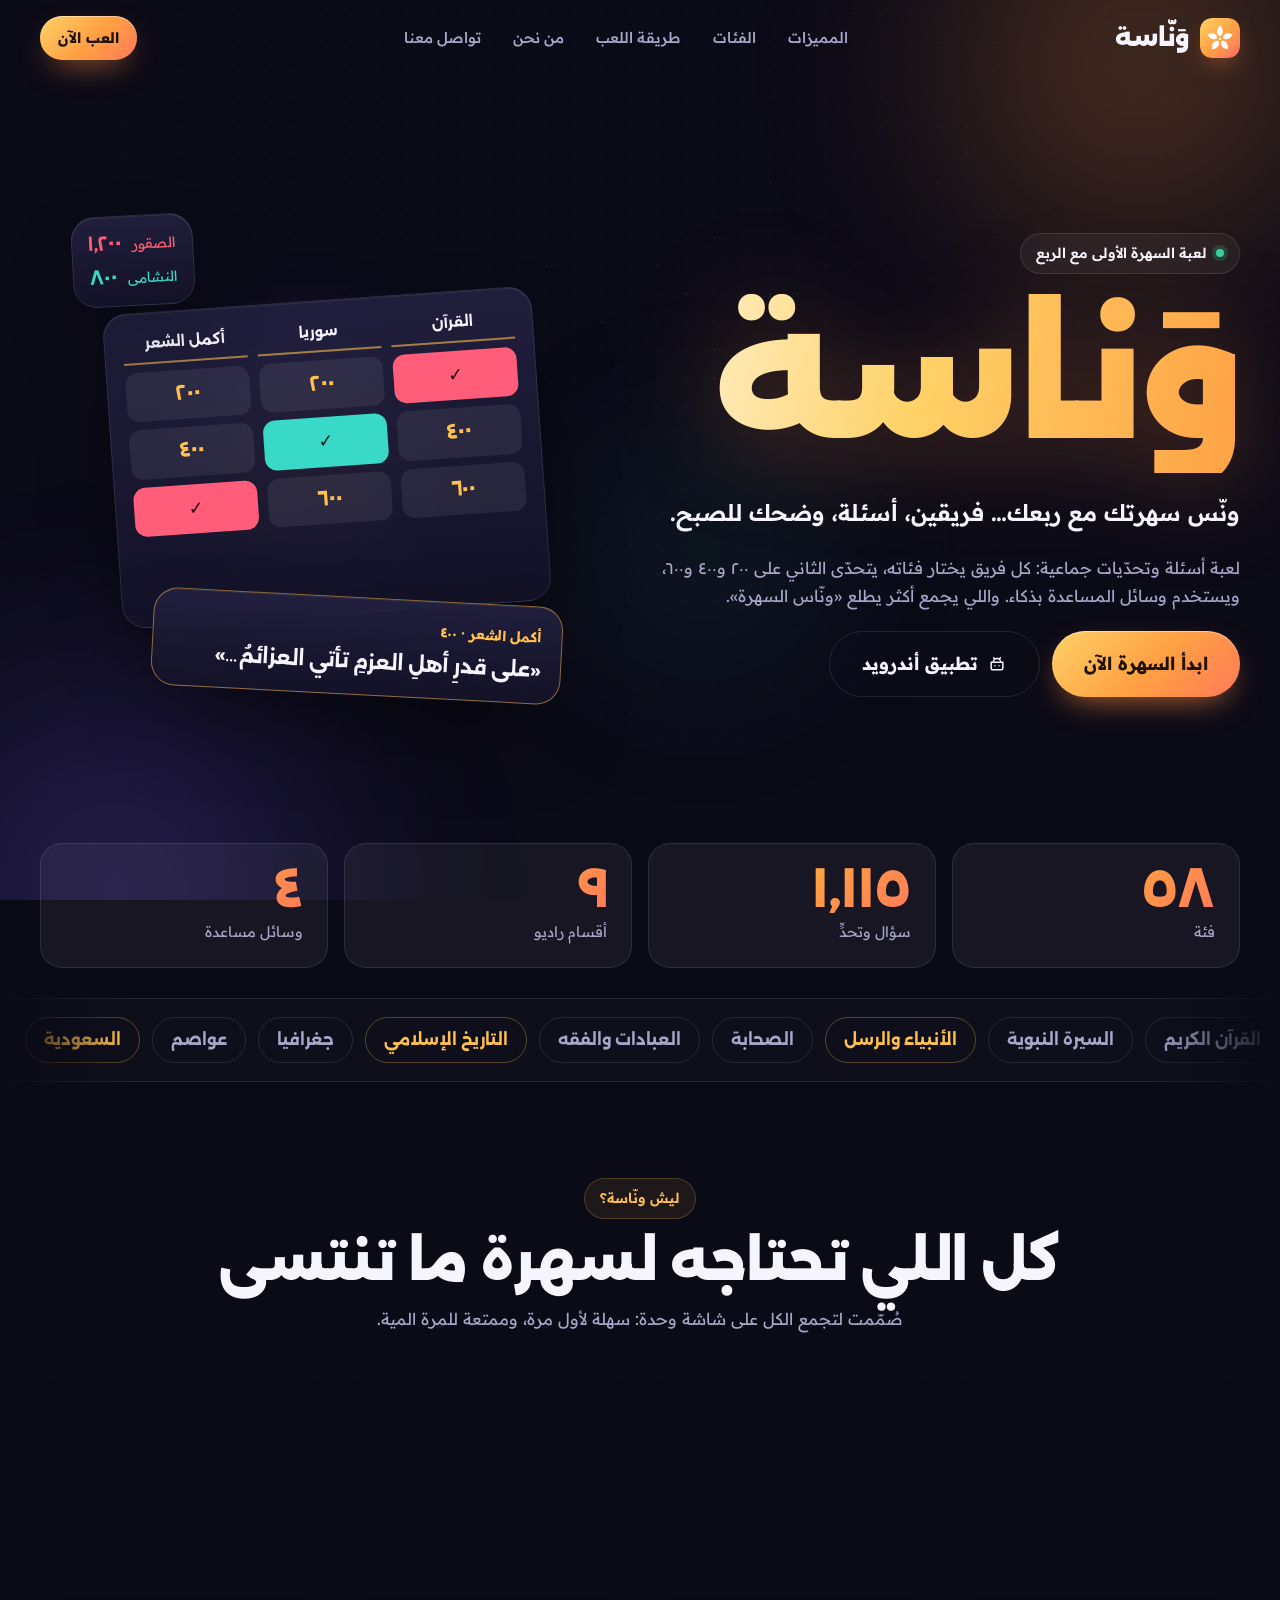
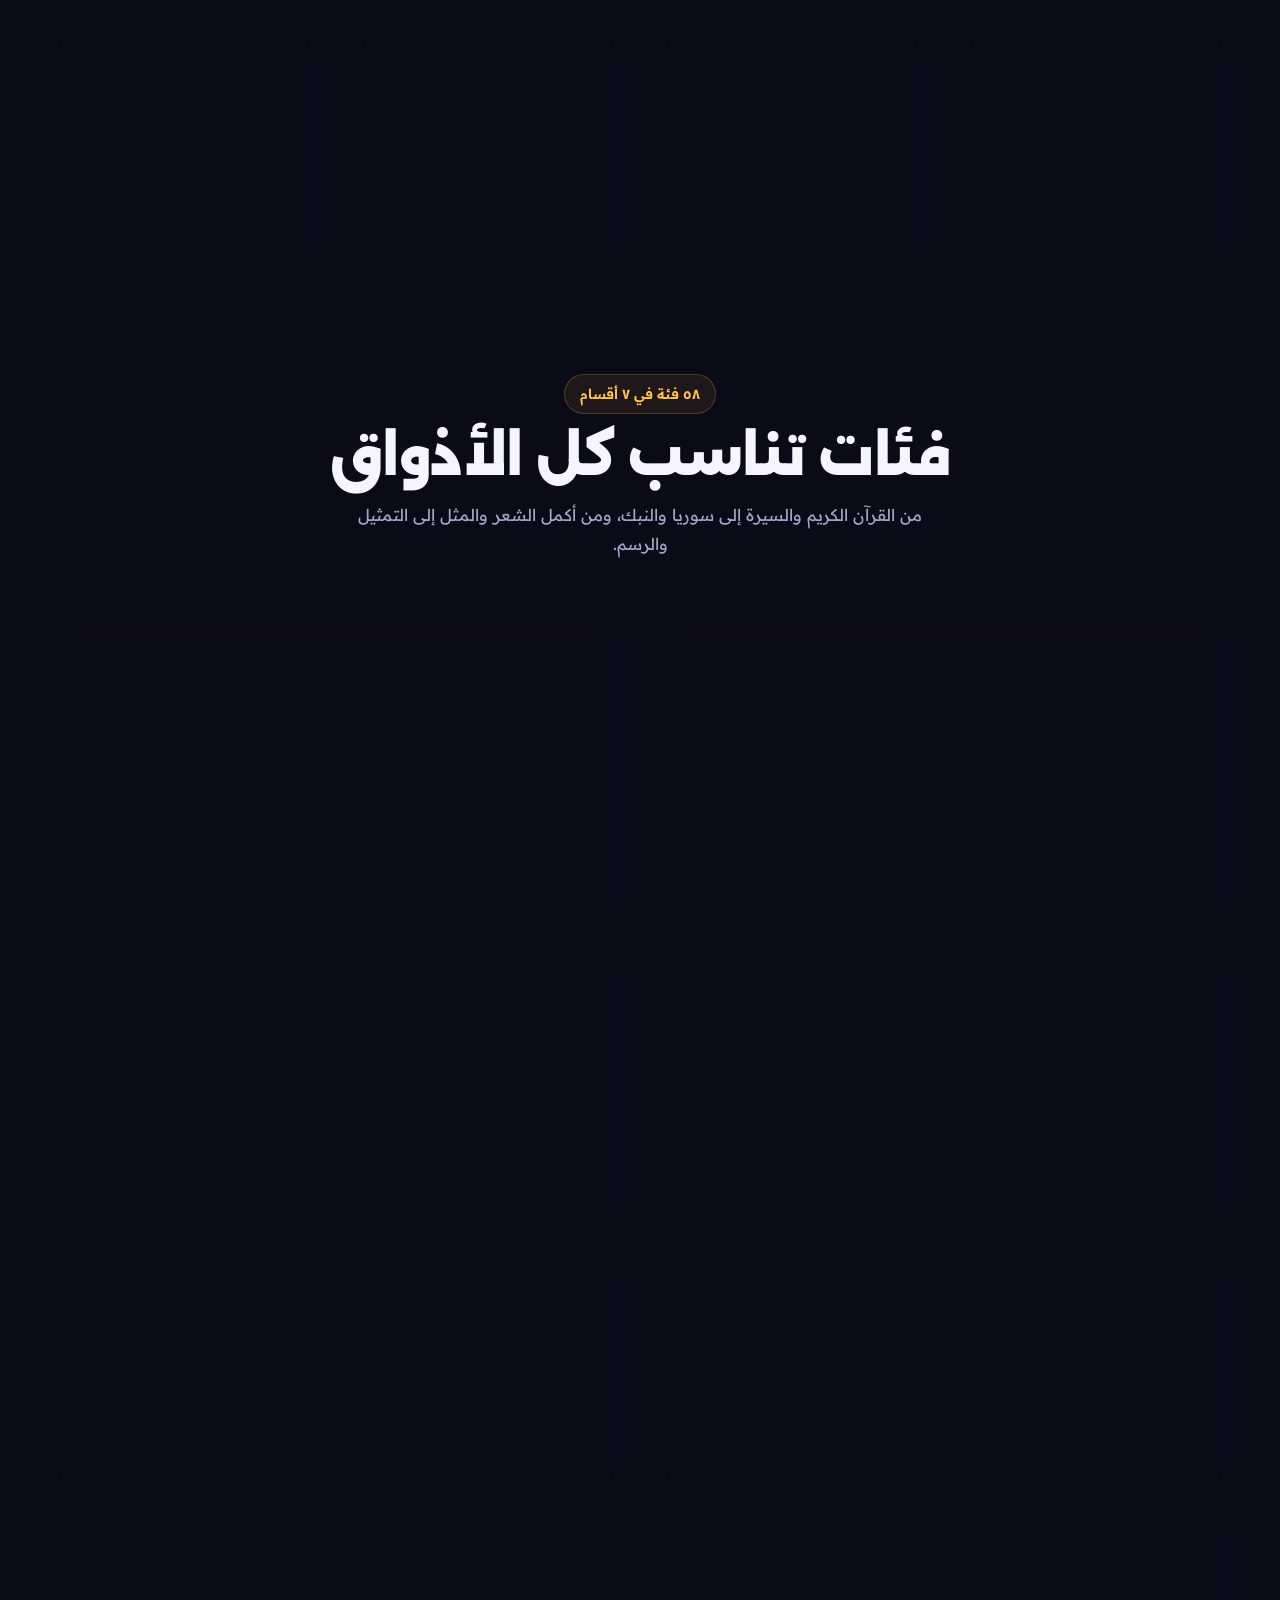
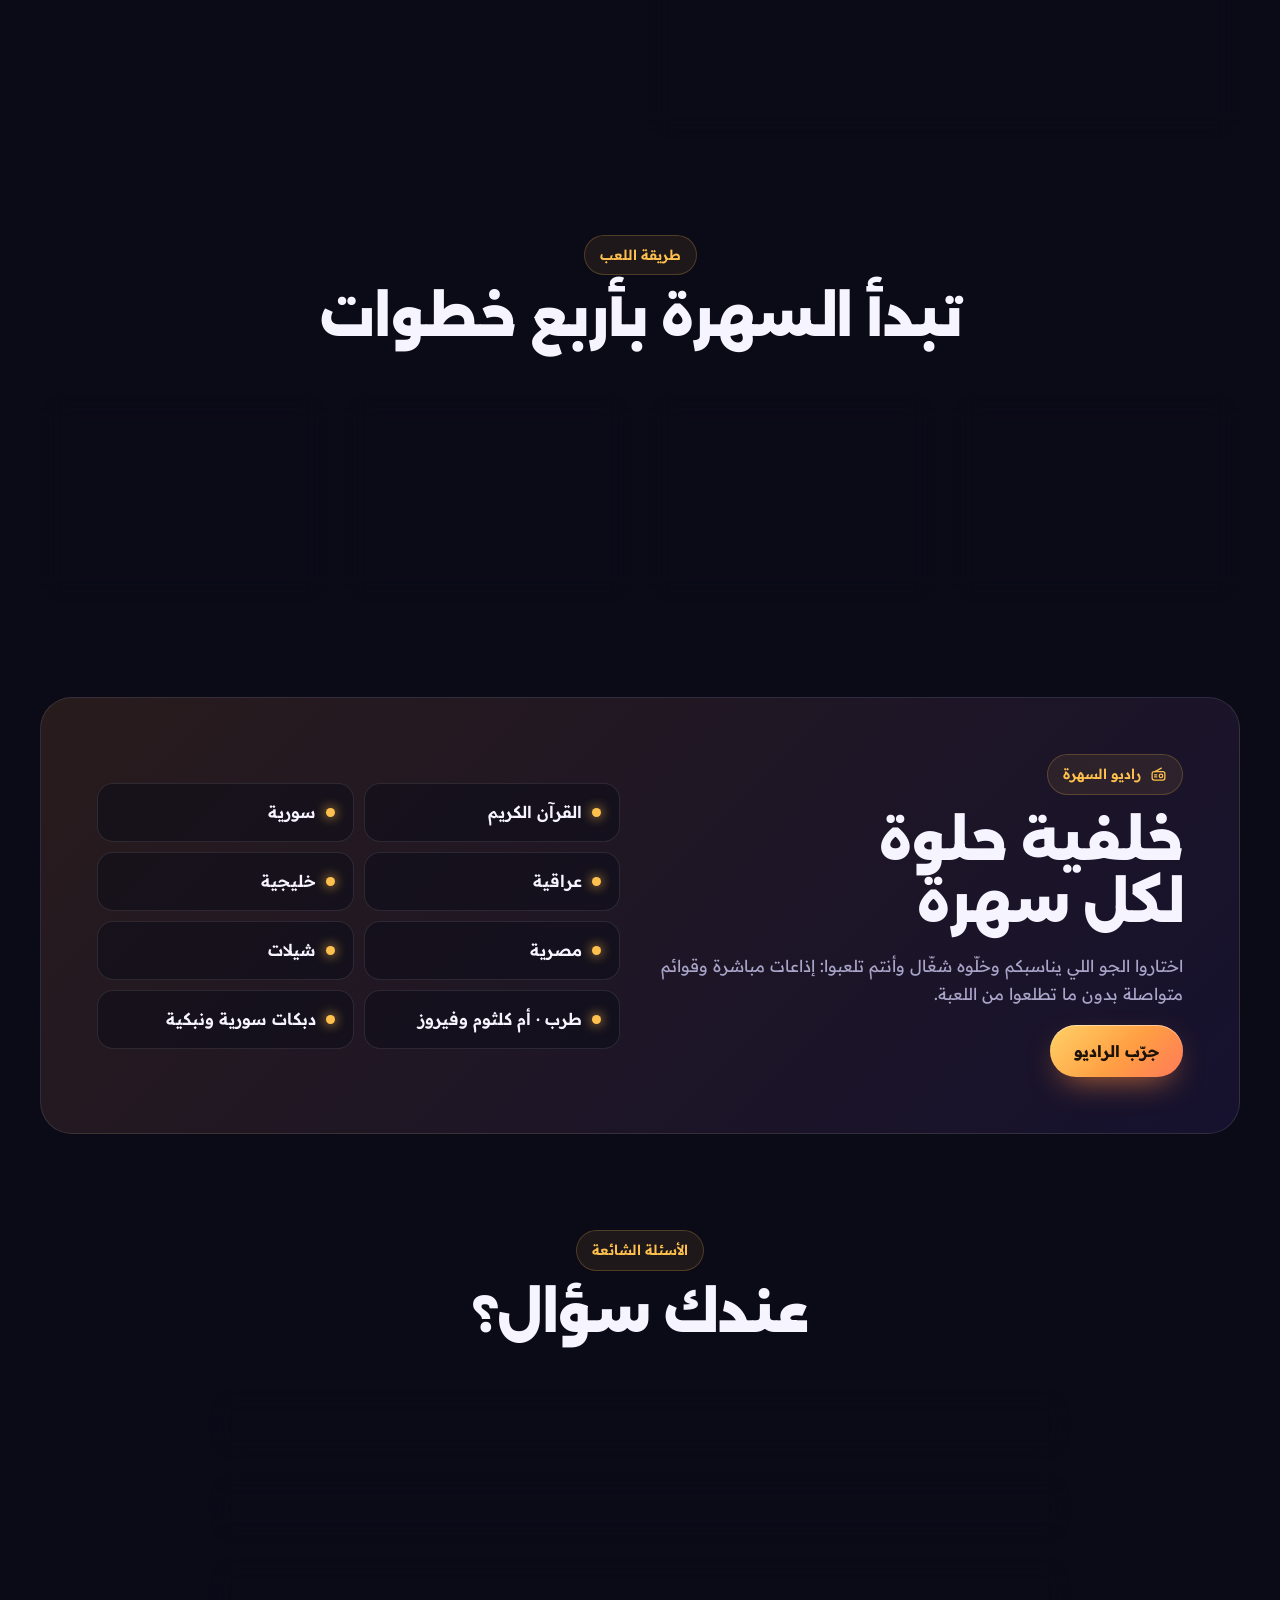
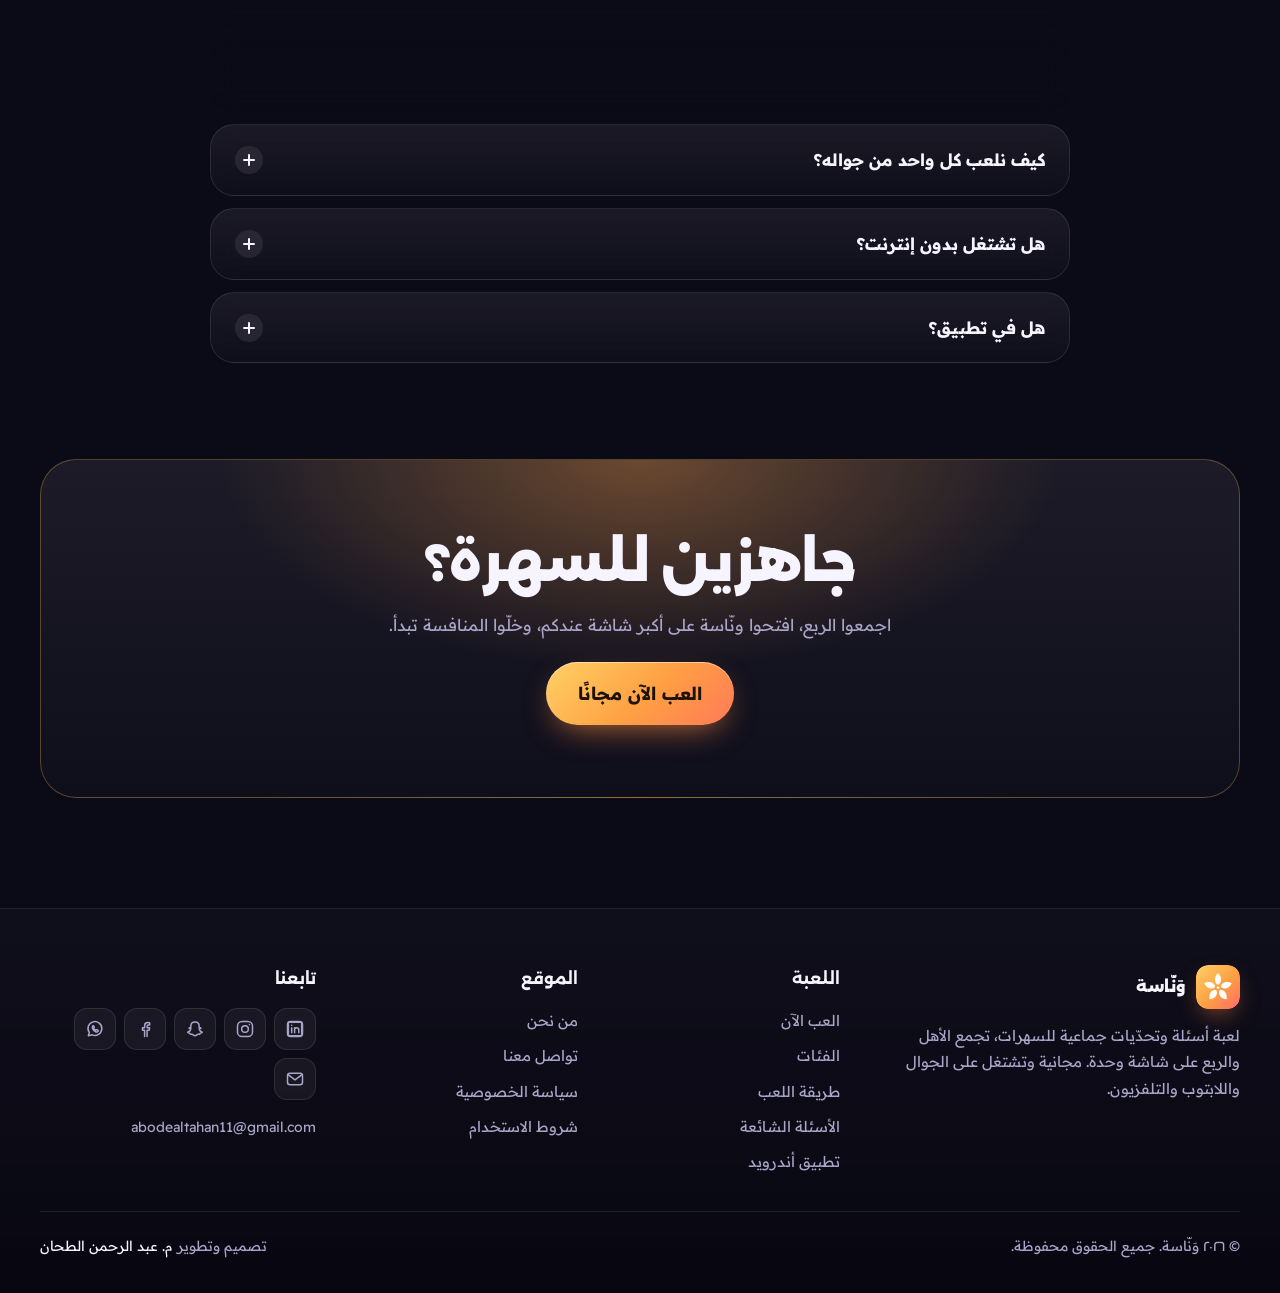
==== index.html @ 2a1fe3f7 "وَنّاسة: غرف اللعب من الجوالات وإزالة سطر «صُنعت في» Co-Authored-By: Claude Opus 5.5 <noreply@anthro" ====
<!doctype html>
<html lang="ar" dir="rtl">
<head>
<meta charset="utf-8">
<meta name="viewport" content="width=device-width,initial-scale=1,viewport-fit=cover">
<title>وَنّاسة | لعبة أسئلة السهرة بين فريقين</title>
<meta name="description" content="ونّاسة لعبة أسئلة وتحدّيات جماعية للسهرات: ٥٨ فئة و١٬١٢٢ سؤال في الدين والثقافة وسوريا والعلوم، مع تمثيل ورسم وراديو السهرة. مجانية وبدون تسجيل.">
<link rel="canonical" href="https://abodetahan.github.io/wanasa/">
<meta name="theme-color" content="#0b0a17">
<meta name="author" content="م. عبد الرحمن الطحان">
<link rel="icon" href="assets/logo.svg" type="image/svg+xml">
<link rel="apple-touch-icon" href="assets/apple-touch-icon.png">
<link rel="manifest" href="manifest.webmanifest">
<meta property="og:type" content="website">
<meta property="og:site_name" content="وَنّاسة">
<meta property="og:locale" content="ar_AR">
<meta property="og:title" content="وَنّاسة | لعبة أسئلة السهرة بين فريقين">
<meta property="og:description" content="ونّاسة لعبة أسئلة وتحدّيات جماعية للسهرات: ٥٨ فئة و١٬١٢٢ سؤال في الدين والثقافة وسوريا والعلوم، مع تمثيل ورسم وراديو السهرة. مجانية وبدون تسجيل.">
<meta property="og:url" content="https://abodetahan.github.io/wanasa/">
<meta property="og:image" content="https://abodetahan.github.io/wanasa/assets/og-image.png">
<meta property="og:image:width" content="1200"><meta property="og:image:height" content="630">
<meta name="twitter:card" content="summary_large_image">
<link rel="preconnect" href="https://fonts.googleapis.com">
<link rel="preconnect" href="https://fonts.gstatic.com" crossorigin>
<link rel="stylesheet" href="https://fonts.googleapis.com/css2?family=Alexandria:wght@500;700;800;900&family=Readex+Pro:wght@300;400;500;600;700&display=swap">
<link rel="stylesheet" href="assets/site.css">
<script type="application/ld+json">{"@context": "https://schema.org", "@graph": [{"@type": "WebSite", "@id": "https://abodetahan.github.io/wanasa/#site", "name": "وَنّاسة", "alternateName": ["ونّاسة", "ونانسة", "Wanasa"], "url": "https://abodetahan.github.io/wanasa/", "inLanguage": "ar"}, {"@type": "Person", "@id": "https://abodetahan.github.io/wanasa/#founder", "name": "عبد الرحمن الطحان", "jobTitle": "مصمم ومطوّر", "homeLocation": {"@type": "Place", "name": "النبك، القلمون، سوريا"}, "sameAs": ["https://www.linkedin.com/in/abdulrahman-tahan-618ba6396", "https://www.instagram.com/a.al.ta", "https://www.snapchat.com/add/t7a_n", "https://www.facebook.com/share/1JiypZWpch/"]}, {"@type": "VideoGame", "name": "وَنّاسة", "url": "https://abodetahan.github.io/wanasa/play.html", "author": {"@id": "https://abodetahan.github.io/wanasa/#founder"}, "description": "لعبة أسئلة وأجوبة جماعية بين فريقين للسهرات، فيها 58 فئة و1122 سؤالًا وتحدّيًا.", "inLanguage": "ar", "genre": ["Trivia", "Party game"], "gamePlatform": ["Web browser", "Android"], "applicationCategory": "Game", "offers": {"@type": "Offer", "price": "0", "priceCurrency": "USD"}}, {"@type": "FAQPage", "mainEntity": [{"@type": "Question", "name": "هل ونّاسة مجانية؟", "acceptedAnswer": {"@type": "Answer", "text": "نعم، مجانية بالكامل وما تحتاج تسجيل. افتح الرابط وابدأ اللعب."}}, {"@type": "Question", "name": "كم شخص يقدر يلعب؟", "acceptedAnswer": {"@type": "Answer", "text": "فريقين بأي عدد من الأشخاص. شاشة وحدة تكفي، والأفضل تلفزيون أو لابتوب يشوفه الكل."}}, {"@type": "Question", "name": "هل الأسئلة تتكرر؟", "acceptedAnswer": {"@type": "Answer", "text": "فيها ١٬١٢٢ سؤال وتحدٍّ في ٥٨ فئة. اللعبة تحفظ الأسئلة اللي انلعبت على جهازك وما ترجعها إلا بعد ما تخلص الفئة."}}, {"@type": "Question", "name": "كم فئة نختار؟", "acceptedAnswer": {"@type": "Answer", "text": "تختاروا فئتين أو ٣ أو ٤ أو ٦، أو تلعبوا بكل الفئات على لوحة وحدة."}}, {"@type": "Question", "name": "كيف نلعب كل واحد من جواله؟", "acceptedAnswer": {"@type": "Answer", "text": "من صفحة اللعبة اضغط «العب من الجوالات»، فيطلعلك كود غرفة ورابط. أصحابك يفتحوا الرابط أو يكتبوا الكود من «ادخل غرفة»، يختاروا فريقهم، ويصير عندهم جرس على الجوال."}}, {"@type": "Question", "name": "هل تشتغل بدون إنترنت؟", "acceptedAnswer": {"@type": "Answer", "text": "بعد أول فتح تشتغل اللعبة بدون إنترنت. الراديو المباشر يحتاج إنترنت."}}, {"@type": "Question", "name": "هل في تطبيق؟", "acceptedAnswer": {"@type": "Answer", "text": "فيه تطبيق أندرويد تحمّله من هنا. على آيفون افتح الموقع من سفاري واختر «إضافة إلى الشاشة الرئيسية»."}}]}]}</script>
</head>
<body>
<div class="bg" aria-hidden="true"><i></i><i></i><i></i></div>
<header class="topbar" id="top">
  <div class="container nav">
    <a class="brand" href="./" aria-label="وَنّاسة، الصفحة الرئيسية"><img src="assets/logo.svg" width="40" height="40" alt=""><span>وَنّاسة</span></a>
    <nav class="menu" id="menu" aria-label="القائمة">
      <a href="./#features">المميزات</a><a href="./#categories">الفئات</a><a href="./#how">طريقة اللعب</a><a href="about.html">من نحن</a><a href="contact.html">تواصل معنا</a>
    </nav>
    <div class="nav-cta"><a class="btn primary sm" href="play.html">العب الآن</a><button class="burger" id="burger" aria-label="القائمة" aria-expanded="false" aria-controls="menu"><i></i><i></i></button></div>
  </div>
</header>

<main>
<section class="container hero">
  <div class="hero-txt">
    <span class="eyebrow live"><i></i>لعبة السهرة الأولى مع الربع</span>
    <h1 class="word">وَنّاسة</h1>
    <p class="lead">ونّس سهرتك مع ربعك… فريقين، أسئلة، وضحك للصبح.</p>
    <p class="sub">لعبة أسئلة وتحدّيات جماعية: كل فريق يختار فئاته، يتحدّى الثاني على ٢٠٠ و٤٠٠ و٦٠٠، ويستخدم وسائل المساعدة بذكاء. واللي يجمع أكثر يطلع «ونّاس السهرة».</p>
    <div class="ctas"><a class="btn primary lg" href="play.html">ابدأ السهرة الآن</a><a class="btn ghost lg" href="https://github.com/AbodeTahan/wanasa/releases/download/app/wanasa.apk"><svg class="ic" viewBox="0 0 24 24" aria-hidden="true"><path d="M5 10h14v7a2 2 0 0 1-2 2H7a2 2 0 0 1-2-2z"/><path d="M7.5 10a4.5 4.5 0 0 1 9 0M8 4.5l1.3 2M16 4.5l-1.3 2M9.5 14v.01M14.5 14v.01"/></svg>تطبيق أندرويد</a></div>
  </div>
  <div class="hero-art" aria-hidden="true">
    <div class="glow"></div>
    <div class="mock board"><div class="mc"><b>القرآن</b><i class="d1">✓</i><i>٤٠٠</i><i>٦٠٠</i></div><div class="mc"><b>سوريا</b><i>٢٠٠</i><i class="d2">✓</i><i class="lv">٦٠٠</i></div><div class="mc"><b>أكمل الشعر</b><i>٢٠٠</i><i>٤٠٠</i><i class="d1">✓</i></div></div>
    <div class="mock q"><small>أكمل الشعر · ٤٠٠</small><strong>«على قدرِ أهلِ العزمِ تأتي العزائمُ…»</strong></div>
    <div class="mock score"><span class="t1">الصقور <b>١٬٢٠٠</b></span><span class="t2">النشامى <b>٨٠٠</b></span></div>
  </div>
</section>

<section class="container stats reveal" aria-label="أرقام اللعبة">
  <div><b data-count="58">٥٨</b><span>فئة</span></div>
  <div><b data-count="1122">١٬١٢٢</b><span>سؤال وتحدٍّ</span></div>
  <div><b data-count="9">٩</b><span>أقسام راديو</span></div>
  <div><b data-count="4">٤</b><span>وسائل مساعدة</span></div>
</section>

<div class="marquee" aria-hidden="true"><div><span>القرآن الكريم</span><span>السيرة النبوية</span><span>الأنبياء والرسل</span><span>الصحابة</span><span>العبادات والفقه</span><span>التاريخ الإسلامي</span><span>جغرافيا</span><span>عواصم</span><span>السعودية</span><span>الخليج والعرب</span><span>لغة عربية</span><span>أكمل المثل</span><span>أكمل الشعر</span><span>ألغاز</span><span>تاريخ العالم</span><span>علوم</span><span>جسم الإنسان</span><span>الفضاء</span><span>تقنية</span><span>حيوانات</span><span>كرة القدم</span><span>أكل وطبخ</span><span>اختراعات وعلماء</span><span>سيارات</span><span>رياضيات سريعة</span><span>سوريا: معالم وجغرافيا</span><span>تاريخ سوريا</span><span>محافظات ومدن سورية</span><span>المطبخ السوري</span><span>عادات وتقاليد شامية</span><span>النبك</span><span>القلمون</span><span>قصص القرآن</span><span>مساجد ومقدسات</span><span>العراق</span><span>مصر</span><span>فلسطين والأردن ولبنان</span><span>أدب وشعر</span><span>معالم العالم</span><span>عملات ولغات</span><span>القرآن الكريم</span><span>السيرة النبوية</span><span>الأنبياء والرسل</span><span>الصحابة</span><span>العبادات والفقه</span><span>التاريخ الإسلامي</span><span>جغرافيا</span><span>عواصم</span><span>السعودية</span><span>الخليج والعرب</span><span>لغة عربية</span><span>أكمل المثل</span><span>أكمل الشعر</span><span>ألغاز</span><span>تاريخ العالم</span><span>علوم</span><span>جسم الإنسان</span><span>الفضاء</span><span>تقنية</span><span>حيوانات</span><span>كرة القدم</span><span>أكل وطبخ</span><span>اختراعات وعلماء</span><span>سيارات</span><span>رياضيات سريعة</span><span>سوريا: معالم وجغرافيا</span><span>تاريخ سوريا</span><span>محافظات ومدن سورية</span><span>المطبخ السوري</span><span>عادات وتقاليد شامية</span><span>النبك</span><span>القلمون</span><span>قصص القرآن</span><span>مساجد ومقدسات</span><span>العراق</span><span>مصر</span><span>فلسطين والأردن ولبنان</span><span>أدب وشعر</span><span>معالم العالم</span><span>عملات ولغات</span></div></div>

<section class="container section" id="features">
  <div class="s-head reveal"><span class="eyebrow">ليش ونّاسة؟</span><h2>كل اللي تحتاجه لسهرة ما تنتسى</h2><p>صُمّمت لتجمع الكل على شاشة وحدة: سهلة لأول مرة، وممتعة للمرة المية.</p></div>
  <div class="feats"><article class="feat card reveal" style="--d:0.00s"><span class="f-ico"><svg class="ic" viewBox="0 0 24 24" aria-hidden="true"><circle cx="8" cy="8" r="3"/><circle cx="16.5" cy="8.5" r="2.5"/><path d="M2.5 19c.6-3.2 3-5 5.5-5s4.9 1.8 5.5 5M13.5 14.6c.9-.4 1.9-.6 3-.6 2.2 0 4.2 1.5 4.7 4.5"/></svg></span><h3>كل واحد من جواله</h3><p>افتحوا غرفة بكود، وكل لاعب يدخل من جواله ويضغط الجرس، وأول واحد يضغط يجاوب.</p></article><article class="feat card reveal" style="--d:0.05s"><span class="f-ico"><svg class="ic" viewBox="0 0 24 24" aria-hidden="true"><circle cx="8" cy="8" r="3"/><circle cx="16.5" cy="8.5" r="2.5"/><path d="M2.5 19c.6-3.2 3-5 5.5-5s4.9 1.8 5.5 5M13.5 14.6c.9-.4 1.9-.6 3-.6 2.2 0 4.2 1.5 4.7 4.5"/></svg></span><h3>فريقين وتحدّي</h3><p>كل فريق يختار فئاته ويتحدّى الثاني على ٢٠٠ و٤٠٠ و٦٠٠ نقطة، والدور يتبدّل تلقائيًا.</p></article><article class="feat card reveal" style="--d:0.10s"><span class="f-ico"><svg class="ic" viewBox="0 0 24 24" aria-hidden="true"><path d="M20 11a8 8 0 1 0-2.3 5.7"/><path d="M20 4v7h-7"/></svg></span><h3>١٬١٢٢ سؤال تتجدّد</h3><p>اللعبة تتذكّر الأسئلة اللي انلعبت وما تعيدها إلا بعد ما تخلص الفئة كلها.</p></article><article class="feat card reveal" style="--d:0.15s"><span class="f-ico"><svg class="ic" viewBox="0 0 24 24" aria-hidden="true"><path d="M12 21a9 9 0 1 0 0-18 9 9 0 0 0 0 18z"/><path d="M8.5 14.5s1.3 2 3.5 2 3.5-2 3.5-2M9 9.5v.01M15 9.5v.01"/></svg></span><h3>تحدّيات تفاعلية</h3><p>تمثيل بدون كلام، رسم على الشاشة، «ممنوع تقول»، دندنة، أعلام وإيموجي.</p></article><article class="feat card reveal" style="--d:0.20s"><span class="f-ico"><svg class="ic" viewBox="0 0 24 24" aria-hidden="true"><rect x="3" y="8" width="18" height="12" rx="3"/><path d="M7 8l9-5"/><circle cx="15.5" cy="14" r="2.5"/><path d="M6.5 12.5h3M6.5 15.5h3"/></svg></span><h3>راديو السهرة</h3><p>قرآن كريم، سوري، عراقي، خليجي، مصري، شيلات، طرب ودبكات، بضغطة وحدة.</p></article><article class="feat card reveal" style="--d:0.25s"><span class="f-ico"><svg class="ic" viewBox="0 0 24 24" aria-hidden="true"><path d="M12 3l2.6 5.6 6.1.7-4.5 4.2 1.2 6L12 16.6 6.6 19.5l1.2-6-4.5-4.2 6.1-.7z"/></svg></span><h3>أربع وسائل مساعدة</h3><p>دبل، الحفرة، جوابين، وتلميح. استخدمها بذكاء لتقلب النتيجة.</p></article><article class="feat card reveal" style="--d:0.30s"><span class="f-ico"><svg class="ic" viewBox="0 0 24 24" aria-hidden="true"><circle cx="12" cy="12" r="9"/><path d="M12 7v5l3.5 2"/></svg></span><h3>سجل السهرات</h3><p>كل لعبة تنحفظ تلقائيًا: الفرق، النتيجة، التاريخ، وترتيب الفرق.</p></article><article class="feat card reveal" style="--d:0.35s"><span class="f-ico"><svg class="ic" viewBox="0 0 24 24" aria-hidden="true"><rect x="2.5" y="4" width="19" height="13" rx="2.5"/><path d="M8 21h8M12 17v4"/></svg></span><h3>على أي شاشة</h3><p>جوال، لابتوب أو تلفزيون، مع ملء الشاشة واختصارات لوحة المفاتيح.</p></article></div>
</section>

<section class="container section" id="categories">
  <div class="s-head reveal"><span class="eyebrow">٥٨ فئة في ٧ أقسام</span><h2>فئات تناسب كل الأذواق</h2><p>من القرآن الكريم والسيرة إلى سوريا والنبك، ومن أكمل الشعر والمثل إلى التمثيل والرسم.</p></div>
  <div class="cats"><article class="cat-group card reveal"><header><h3>دين</h3><span class="pill">٨ فئة</span></header><p>القرآن وقصصه، السيرة والأنبياء والصحابة، العبادات والمساجد</p><ul class="tags"><li>القرآن الكريم</li><li>السيرة النبوية</li><li>الأنبياء والرسل</li><li>الصحابة</li><li>العبادات والفقه</li><li>التاريخ الإسلامي</li><li>قصص القرآن</li><li>مساجد ومقدسات</li></ul></article>
<article class="cat-group card reveal"><header><h3>ثقافة</h3><span class="pill">١٦ فئة</span></header><p>جغرافيا وعواصم، أدب وشعر وأمثال، العراق ومصر والخليج والشام</p><ul class="tags"><li>جغرافيا</li><li>عواصم</li><li>السعودية</li><li>الخليج والعرب</li><li>لغة عربية</li><li class="hot">أكمل المثل<b>مطوّرة</b></li><li class="hot">أكمل الشعر<b>جديد</b></li><li>ألغاز</li><li>تاريخ العالم</li><li>العراق</li><li>مصر</li><li>فلسطين والأردن ولبنان</li><li>أدب وشعر</li><li>معالم العالم</li><li>عملات ولغات</li><li>معلومات عامة</li></ul></article>
<article class="cat-group card reveal"><header><h3>سوريا</h3><span class="pill">١٠ فئة</span></header><p>سوريا ومحافظاتها، دمشق وحلب، الدراما والأعلام، والنبك والقلمون</p><ul class="tags"><li>سوريا: معالم وجغرافيا</li><li>تاريخ سوريا</li><li>محافظات ومدن سورية</li><li>المطبخ السوري</li><li>عادات وتقاليد شامية</li><li>النبك</li><li>القلمون</li><li>دراما سورية</li><li>أعلام سوريون</li><li>دمشق وحلب</li></ul></article>
<article class="cat-group card reveal"><header><h3>تحدّيات</h3><span class="pill">٦ فئة</span></header><p>تمثيل ورسم على الشاشة، أعلام وإيموجي، «ممنوع تقول» ودندنة</p><ul class="tags"><li class="hot">أعلام الدول<b>صور</b></li><li class="hot">خمّن من الإيموجي<b>صور</b></li><li class="hot">مثّلها بدون كلام<b>تمثيل</b></li><li class="hot">ارسمها<b>رسم</b></li><li class="hot">ممنوع تقول<b>وصف</b></li><li class="hot">دندنها<b>لحن</b></li></ul></article>
<article class="cat-group card reveal"><header><h3>علوم</h3><span class="pill">٧ فئة</span></header><p>علوم وطب وجسم الإنسان، الفضاء والطبيعة والتقنية والحيوانات</p><ul class="tags"><li>علوم</li><li>جسم الإنسان</li><li>الفضاء</li><li>تقنية</li><li>حيوانات</li><li>طب وصحة</li><li>طبيعة وبيئة</li></ul></article>
<article class="cat-group card reveal"><header><h3>فن وترفيه</h3><span class="pill">٤ فئة</span></header><p>كرتون وسبيستون، أفلام ومسلسلات، طرب وألعاب فيديو</p><ul class="tags"><li>كرتون وسبيستون</li><li>أفلام ومسلسلات</li><li>طرب وأغاني</li><li>ألعاب فيديو</li></ul></article>
<article class="cat-group card reveal"><header><h3>منوعات</h3><span class="pill">٧ فئة</span></header><p>كرة القدم والرياضات، أكل وسيارات وماركات واختراعات</p><ul class="tags"><li>كرة القدم</li><li>أكل وطبخ</li><li>اختراعات وعلماء</li><li>سيارات</li><li>رياضيات سريعة</li><li>رياضات وأولمبياد</li><li>ماركات وشركات</li></ul></article>
</div>
</section>

<section class="container section" id="how">
  <div class="s-head reveal"><span class="eyebrow">طريقة اللعب</span><h2>تبدأ السهرة بأربع خطوات</h2></div>
  <ol class="steps">
    <li class="card reveal"><b>١</b><h3>سمّوا الفريقين</h3><p>اكتبوا اسم كل فريق، واختاروا وقت الإجابة.</p></li>
    <li class="card reveal"><b>٢</b><h3>اختاروا الفئات</h3><p>فئتين أو ٣ أو ٤ أو ٦، أو كل الفئات على لوحة وحدة.</p></li>
    <li class="card reveal"><b>٣</b><h3>القرعة واللعب</h3><p>قرعة متحركة تحدد مين يبدأ، وبعدها كل فريق يختار سؤاله.</p></li>
    <li class="card reveal"><b>٤</b><h3>ونّاس السهرة</h3><p>اللي يجمع نقاط أكثر يفوز، والنتيجة تنحفظ بسجل السهرات.</p></li>
  </ol>
</section>

<section class="container section split reveal" id="radio">
  <div><span class="eyebrow"><svg class="ic" viewBox="0 0 24 24" aria-hidden="true"><rect x="3" y="8" width="18" height="12" rx="3"/><path d="M7 8l9-5"/><circle cx="15.5" cy="14" r="2.5"/><path d="M6.5 12.5h3M6.5 15.5h3"/></svg>راديو السهرة</span><h2>خلفية حلوة لكل سهرة</h2><p>اختاروا الجو اللي يناسبكم وخلّوه شغّال وأنتم تلعبوا: إذاعات مباشرة وقوائم متواصلة بدون ما تطلعوا من اللعبة.</p><a class="btn primary" href="play.html">جرّب الراديو</a></div>
  <ul class="radio-list"><li>القرآن الكريم</li><li>سورية</li><li>عراقية</li><li>خليجية</li><li>مصرية</li><li>شيلات</li><li>طرب · أم كلثوم وفيروز</li><li>دبكات سورية ونبكية</li></ul>
</section>

<section class="container section" id="faq">
  <div class="s-head reveal"><span class="eyebrow">الأسئلة الشائعة</span><h2>عندك سؤال؟</h2></div>
  <div class="faqs"><details class="faq card reveal"><summary>هل ونّاسة مجانية؟<i></i></summary><div>نعم، مجانية بالكامل وما تحتاج تسجيل. افتح الرابط وابدأ اللعب.</div></details><details class="faq card reveal"><summary>كم شخص يقدر يلعب؟<i></i></summary><div>فريقين بأي عدد من الأشخاص. شاشة وحدة تكفي، والأفضل تلفزيون أو لابتوب يشوفه الكل.</div></details><details class="faq card reveal"><summary>هل الأسئلة تتكرر؟<i></i></summary><div>فيها ١٬١٢٢ سؤال وتحدٍّ في ٥٨ فئة. اللعبة تحفظ الأسئلة اللي انلعبت على جهازك وما ترجعها إلا بعد ما تخلص الفئة.</div></details><details class="faq card reveal"><summary>كم فئة نختار؟<i></i></summary><div>تختاروا فئتين أو ٣ أو ٤ أو ٦، أو تلعبوا بكل الفئات على لوحة وحدة.</div></details><details class="faq card reveal"><summary>كيف نلعب كل واحد من جواله؟<i></i></summary><div>من صفحة اللعبة اضغط «العب من الجوالات»، فيطلعلك كود غرفة ورابط. أصحابك يفتحوا الرابط أو يكتبوا الكود من «ادخل غرفة»، يختاروا فريقهم، ويصير عندهم جرس على الجوال.</div></details><details class="faq card reveal"><summary>هل تشتغل بدون إنترنت؟<i></i></summary><div>بعد أول فتح تشتغل اللعبة بدون إنترنت. الراديو المباشر يحتاج إنترنت.</div></details><details class="faq card reveal"><summary>هل في تطبيق؟<i></i></summary><div>فيه تطبيق أندرويد تحمّله من <a href="https://github.com/AbodeTahan/wanasa/releases/download/app/wanasa.apk">هنا</a>. على آيفون افتح الموقع من سفاري واختر «إضافة إلى الشاشة الرئيسية».</div></details></div>
</section>

<section class="container section">
  <div class="cta-band reveal"><h2>جاهزين للسهرة؟</h2><p>اجمعوا الربع، افتحوا ونّاسة على أكبر شاشة عندكم، وخلّوا المنافسة تبدأ.</p><a class="btn primary lg" href="play.html">العب الآن مجانًا</a></div>
</section>
</main>

<footer class="footer">
  <div class="container">
    <div class="f-grid">
      <div class="f-about">
        <a class="brand" href="./"><img src="assets/logo.svg" width="44" height="44" alt=""><span>وَنّاسة</span></a>
        <p>لعبة أسئلة وتحدّيات جماعية للسهرات، تجمع الأهل والربع على شاشة وحدة. مجانية وتشتغل على الجوال واللابتوب والتلفزيون.</p>
      </div>
      <div><h4>اللعبة</h4><a href="play.html">العب الآن</a><a href="./#categories">الفئات</a><a href="./#how">طريقة اللعب</a><a href="./#faq">الأسئلة الشائعة</a><a href="https://github.com/AbodeTahan/wanasa/releases/download/app/wanasa.apk">تطبيق أندرويد</a></div>
      <div><h4>الموقع</h4><a href="about.html">من نحن</a><a href="contact.html">تواصل معنا</a><a href="privacy.html">سياسة الخصوصية</a><a href="terms.html">شروط الاستخدام</a></div>
      <div><h4>تابعنا</h4><div class="socials"><a class="soc soc-linkedin" href="https://www.linkedin.com/in/abdulrahman-tahan-618ba6396" target="_blank" rel="noopener" aria-label="لينكدإن" title="لينكدإن"><svg class="si" viewBox="0 0 24 24" aria-hidden="true"><path d="M4 4h16v16H4z" fill="none"/><rect x="3" y="3" width="18" height="18" rx="4"/><path d="M8 10.5v6M8 7.5v.01M11.5 16.5v-6M11.5 13a2.5 2.5 0 0 1 5 0v3.5"/></svg></a><a class="soc soc-instagram" href="https://www.instagram.com/a.al.ta" target="_blank" rel="noopener" aria-label="إنستغرام" title="إنستغرام"><svg class="si" viewBox="0 0 24 24" aria-hidden="true"><rect x="3" y="3" width="18" height="18" rx="5.5"/><circle cx="12" cy="12" r="4"/><path d="M17.3 6.7v.01"/></svg></a><a class="soc soc-snapchat" href="https://www.snapchat.com/add/t7a_n" target="_blank" rel="noopener" aria-label="سناب شات" title="سناب شات"><svg class="si" viewBox="0 0 24 24" aria-hidden="true"><path d="M12 3.5c3 0 5 2.2 5 5v2.4l1.5-.5c.6 0 .9.6.4.9l-1.8 1c.5 1.7 1.8 2.9 3.3 3.3.4.1.4.6 0 .8-.9.4-1.8.6-2.3.8-.2.5 0 1.1-.6 1.2-.8.1-1.6-.3-2.6.2-.8.4-1.5 1.4-2.9 1.4s-2.1-1-2.9-1.4c-1-.5-1.8-.1-2.6-.2-.6-.1-.4-.7-.6-1.2-.5-.2-1.4-.4-2.3-.8-.4-.2-.4-.7 0-.8 1.5-.4 2.8-1.6 3.3-3.3l-1.8-1c-.5-.3-.2-.9.4-.9l1.5.5V8.5c0-2.8 2-5 5-5z"/></svg></a><a class="soc soc-facebook" href="https://www.facebook.com/share/1JiypZWpch/" target="_blank" rel="noopener" aria-label="فيسبوك" title="فيسبوك"><svg class="si" viewBox="0 0 24 24" aria-hidden="true"><path d="M14.5 21v-7.5h2.6l.4-3h-3V8.6c0-.9.3-1.5 1.5-1.5h1.6V4.4c-.3 0-1.2-.1-2.3-.1-2.3 0-3.8 1.4-3.8 3.9v2.3H9v3h2.5V21"/></svg></a><a class="soc soc-wa" href="https://wa.me/966598716166" target="_blank" rel="noopener" aria-label="واتساب" title="واتساب"><svg class="si" viewBox="0 0 24 24" aria-hidden="true"><path d="M4 20l1.2-3.7A8.3 8.3 0 1 1 8.6 19z"/><path d="M9.2 8.3c.3-.4.7-.4 1-.1l.9 1.6c.1.3 0 .6-.2.8l-.5.5c.4 1 1.3 1.9 2.4 2.4l.5-.5c.2-.2.5-.3.8-.2l1.6.9c.3.2.3.6 0 1-.6.8-1.6 1.1-2.5.8-2.1-.7-3.6-2.2-4.3-4.3-.3-.9 0-1.9.3-2.9z"/></svg></a><a class="soc soc-mail" href="mailto:abodealtahan11@gmail.com" aria-label="البريد الإلكتروني" title="البريد الإلكتروني"><svg class="si" viewBox="0 0 24 24" aria-hidden="true"><rect x="3" y="5" width="18" height="14" rx="3"/><path d="M4 7l8 6 8-6"/></svg></a></div><a class="f-mail" href="mailto:abodealtahan11@gmail.com">abodealtahan11@gmail.com</a></div>
    </div>
    <div class="f-bottom"><span>© ٢٠٢٦ وَنّاسة. جميع الحقوق محفوظة.</span><span>تصميم وتطوير <a href="about.html#founder">م. عبد الرحمن الطحان</a></span></div>
  </div>
</footer>
<script src="assets/site.js" defer></script>
</body>
</html>
---- assets/site.css ----
/* وَنّاسة · نظام تصميم الموقع */
:root{
  --bg:#0b0a17;--surface:rgba(255,255,255,.05);--surface-2:rgba(255,255,255,.08);--line:rgba(255,255,255,.1);
  --text:#f6f4ff;--muted:#a9a5c8;--gold:#ffc04d;--orange:#ff9f43;--coral:#ff6b6b;--t1:#ff5d7a;--t2:#38d9c6;
  --grad:linear-gradient(135deg,#ffd166,#ff9f43 55%,#ff7a59);
  --display:'Alexandria','Readex Pro',system-ui,sans-serif;--body:'Readex Pro',system-ui,-apple-system,'Segoe UI',Tahoma,sans-serif;
  --ease:cubic-bezier(.2,.8,.2,1);--r:24px;color-scheme:dark}
*{box-sizing:border-box}
html{scroll-behavior:smooth;scroll-padding-top:90px}
html,body{background:var(--bg);color:var(--text);direction:rtl}
body{margin:0;font-family:var(--body);font-size:16.5px;line-height:1.75;overflow-x:hidden;-webkit-font-smoothing:antialiased}
img{max-width:100%;display:block}
a{color:var(--gold)}
::selection{background:rgba(255,192,77,.35);color:#fff}
:focus-visible{outline:3px solid var(--gold);outline-offset:3px;border-radius:8px}
.container{width:min(1200px,100% - 32px);margin-inline:auto}
main{position:relative;z-index:1}

/* background */
.bg{position:fixed;inset:0;z-index:0;pointer-events:none;overflow:hidden}
.bg i{position:absolute;border-radius:50%;filter:blur(80px);opacity:.55;animation:drift 24s ease-in-out infinite alternate}
.bg i:nth-child(1){width:46vmax;height:46vmax;top:-18vmax;right:-12vmax;background:radial-gradient(closest-side,rgba(255,150,60,.55),transparent)}
.bg i:nth-child(2){width:50vmax;height:50vmax;bottom:-24vmax;left:-16vmax;background:radial-gradient(closest-side,rgba(124,92,255,.5),transparent);animation-delay:-8s}
.bg i:nth-child(3){width:30vmax;height:30vmax;top:40%;left:40%;background:radial-gradient(closest-side,rgba(56,217,198,.18),transparent);animation-delay:-14s}
.bg::after{content:"";position:absolute;inset:0;background-image:radial-gradient(rgba(255,255,255,.06) 1px,transparent 1px);background-size:28px 28px;-webkit-mask-image:radial-gradient(ellipse at 50% 0%,#000 25%,transparent 70%);mask-image:radial-gradient(ellipse at 50% 0%,#000 25%,transparent 70%)}
@keyframes drift{to{transform:translate3d(-6%,5%,0) scale(1.08)}}

/* topbar */
.topbar{position:sticky;top:0;z-index:50;transition:background .3s,border-color .3s,backdrop-filter .3s;border-bottom:1px solid transparent}
.topbar.scrolled{background:rgba(11,10,23,.72);backdrop-filter:blur(18px) saturate(140%);-webkit-backdrop-filter:blur(18px) saturate(140%);border-bottom-color:var(--line)}
.nav{display:flex;align-items:center;justify-content:space-between;gap:20px;height:76px}
.brand{display:inline-flex;align-items:center;gap:11px;color:var(--text);text-decoration:none;font-family:var(--display);font-weight:900;font-size:23px}
.brand img{border-radius:12px;box-shadow:0 10px 26px -10px rgba(255,138,61,.8);transition:transform .35s var(--ease)}
.brand:hover img{transform:rotate(-10deg) scale(1.06)}
.menu{display:flex;gap:4px}
.menu a{color:var(--muted);text-decoration:none;font-weight:500;font-size:15px;padding:8px 14px;border-radius:999px;transition:color .2s,background .2s}
.menu a:hover{color:var(--text);background:var(--surface)}
.nav-cta{display:flex;align-items:center;gap:10px}
.burger{display:none;width:44px;height:44px;border-radius:14px;border:1px solid var(--line);background:var(--surface);cursor:pointer;position:relative}
.burger i{position:absolute;left:12px;right:12px;height:2px;border-radius:2px;background:var(--text);transition:transform .3s var(--ease),top .3s}
.burger i:first-child{top:17px}.burger i:last-child{top:25px}
.burger[aria-expanded="true"] i:first-child{top:21px;transform:rotate(45deg)}.burger[aria-expanded="true"] i:last-child{top:21px;transform:rotate(-45deg)}

/* buttons */
.btn{position:relative;overflow:hidden;display:inline-flex;align-items:center;justify-content:center;gap:9px;font-family:var(--body);font-weight:700;font-size:16px;padding:12px 24px;border-radius:999px;text-decoration:none;color:var(--text);background:var(--surface-2);border:1px solid var(--line);cursor:pointer;transition:transform .2s var(--ease),box-shadow .3s,background .2s,border-color .2s}
.btn:hover{transform:translateY(-2px);border-color:rgba(255,255,255,.25)}
.btn.primary{background:var(--grad);color:#1d1206;border:0;box-shadow:0 12px 32px -12px rgba(255,138,61,.8),inset 0 1px 0 rgba(255,255,255,.45)}
.btn.primary:hover{box-shadow:0 18px 44px -12px rgba(255,138,61,1),inset 0 1px 0 rgba(255,255,255,.5)}
.btn.primary::after{content:"";position:absolute;inset:0;background:linear-gradient(105deg,transparent 35%,rgba(255,255,255,.5) 50%,transparent 65%);transform:translateX(120%);animation:gleam 4s ease-in-out infinite}
@keyframes gleam{0%,65%{transform:translateX(120%)}100%{transform:translateX(-120%)}}
.btn.ghost{background:transparent}
.btn.lg{font-size:18px;padding:16px 32px}
.btn.sm{font-size:14.5px;padding:9px 18px}
.btn .ic{width:20px;height:20px}
.ic{width:22px;height:22px;fill:none;stroke:currentColor;stroke-width:1.8;stroke-linecap:round;stroke-linejoin:round;flex:none}
.ripple{position:absolute;border-radius:50%;pointer-events:none;background:rgba(255,255,255,.45);transform:scale(0);animation:ripple .6s ease-out forwards}
@keyframes ripple{to{transform:scale(1);opacity:0}}

/* shared */
.card{position:relative;isolation:isolate;background:linear-gradient(180deg,rgba(255,255,255,.065),rgba(255,255,255,.02));border:1px solid var(--line);border-radius:var(--r);backdrop-filter:blur(14px);-webkit-backdrop-filter:blur(14px)}
.card::before{content:"";position:absolute;inset:0;border-radius:inherit;z-index:-1;pointer-events:none;opacity:0;transition:opacity .35s;background:radial-gradient(320px circle at var(--mx,50%) var(--my,50%),rgba(255,192,77,.12),transparent 65%)}
.card:hover::before{opacity:1}
.eyebrow{display:inline-flex;align-items:center;gap:9px;font-size:14px;font-weight:600;color:var(--gold);padding:7px 15px;border-radius:999px;background:rgba(255,192,77,.08);border:1px solid rgba(255,192,77,.22);width:fit-content}
.eyebrow .ic{width:17px;height:17px}
.eyebrow.live{color:var(--text);background:var(--surface);border-color:var(--line)}
.eyebrow.live i{width:8px;height:8px;border-radius:50%;background:#34d399;box-shadow:0 0 0 4px rgba(52,211,153,.18);animation:pulse 1.6s infinite}
@keyframes pulse{50%{box-shadow:0 0 0 8px rgba(52,211,153,0)}}
.lead{font-size:clamp(19px,2.2vw,23px);font-weight:600;margin:0;text-wrap:balance}
.sub,.muted{color:var(--muted);margin:0}
.made{display:inline-flex;align-items:center;gap:10px;font-size:14px;color:var(--muted);padding:7px 15px 7px 9px;border-radius:999px;background:var(--surface);border:1px solid var(--line);width:fit-content}
.made b{color:var(--text)}
.flag{width:28px;height:19px;border-radius:4px;box-shadow:0 0 0 1px rgba(255,255,255,.2);flex:none}
.pill{font-size:13px;font-weight:700;padding:4px 12px;border-radius:999px;background:var(--surface-2);color:var(--muted)}
.reveal{opacity:0;transform:translateY(26px);transition:opacity .8s var(--ease),transform .8s var(--ease);transition-delay:var(--d,0s)}
.reveal.in{opacity:1;transform:none}

/* hero */
.hero{display:grid;grid-template-columns:1.05fr .95fr;gap:56px;align-items:center;padding:56px 0 40px;min-height:min(760px,calc(100svh - 76px))}
.hero-txt{display:flex;flex-direction:column;gap:20px}
.hero-txt>*{animation:rise .9s var(--ease) both}
.hero-txt>*:nth-child(2){animation-delay:.08s}.hero-txt>*:nth-child(3){animation-delay:.16s}.hero-txt>*:nth-child(4){animation-delay:.24s}.hero-txt>*:nth-child(5){animation-delay:.32s}.hero-txt>*:nth-child(6){animation-delay:.4s}
@keyframes rise{from{opacity:0;transform:translateY(24px);filter:blur(6px)}}
.word{font-family:var(--display);font-weight:900;font-size:clamp(84px,13vw,170px);line-height:1.02;margin:0;padding-bottom:.06em;letter-spacing:-.02em;
  background:linear-gradient(100deg,#fff4d6 0%,#ffd166 22%,#ff9f43 48%,#ff6b6b 72%,#ffd166 100%);background-size:220% 100%;-webkit-background-clip:text;background-clip:text;color:transparent;
  filter:drop-shadow(0 12px 50px rgba(255,138,61,.3));animation:rise .9s var(--ease) .05s both,shine 7s ease-in-out 1.2s infinite}
@keyframes shine{0%,100%{background-position:100% 0}50%{background-position:0 0}}
.ctas{display:flex;flex-wrap:wrap;gap:12px}
.hero-art{position:relative;aspect-ratio:1/1;max-width:500px;width:100%;justify-self:center;perspective:1200px}
.hero-art .glow{position:absolute;inset:8%;border-radius:50%;background:radial-gradient(closest-side,rgba(255,159,67,.45),rgba(124,92,255,.22) 55%,transparent 75%);filter:blur(34px);animation:breathe 6s ease-in-out infinite}
@keyframes breathe{50%{transform:scale(1.1);opacity:.75}}
.mock{position:absolute;background:linear-gradient(180deg,rgba(35,33,64,.92),rgba(20,19,40,.92));border:1px solid var(--line);border-radius:24px;box-shadow:0 40px 90px -30px rgba(0,0,0,.85),inset 0 1px 0 rgba(255,255,255,.08);transition:transform .6s var(--ease)}
.mock.board{inset:17% 4% 20% 10%;padding:18px;display:grid;grid-template-columns:repeat(3,1fr);gap:10px;transform:rotate(-4deg);animation:float 7s ease-in-out infinite}
@keyframes float{50%{translate:0 -10px}}
.mc{display:flex;flex-direction:column;gap:8px}
.mc b{font-family:var(--display);font-size:14px;text-align:center;padding-bottom:6px;border-bottom:2px solid rgba(255,192,77,.6);white-space:nowrap;overflow:hidden;text-overflow:ellipsis}
.mc i{font-style:normal;font-family:var(--display);font-weight:800;text-align:center;font-size:18px;padding:9px 0;border-radius:12px;background:rgba(255,255,255,.07);color:var(--gold)}
.mc i.d1{background:var(--t1);color:#2a0710}.mc i.d2{background:var(--t2);color:#05201d}
.mc i.lv{animation:glow 1.8s ease-in-out infinite}
@keyframes glow{50%{background:var(--gold);color:#1d1206;box-shadow:0 0 28px rgba(255,192,77,.6)}}
.mock.q{inset:auto 0 4% 18%;padding:18px 20px;display:flex;flex-direction:column;gap:6px;border-color:rgba(255,192,77,.5);transform:rotate(3deg);animation:float 6s ease-in-out -2s infinite}
.mock.q small{color:var(--gold);font-weight:700}
.mock.q strong{font-family:var(--display);font-size:clamp(16px,1.6vw,20px);line-height:1.5}
.mock.score{top:0;left:2%;z-index:2;padding:12px 16px;display:flex;flex-direction:column;gap:2px;font-size:14px;transform:rotate(-3deg);animation:float 8s ease-in-out -4s infinite}
.mock.score b{font-family:var(--display);font-size:18px;margin-inline-start:6px}
.mock.score .t1{color:var(--t1)}.mock.score .t2{color:var(--t2)}

/* stats */
.stats{display:grid;grid-template-columns:repeat(4,1fr);gap:16px;padding:6px 0 30px}
.stats div{padding:22px 24px;border-radius:22px;background:var(--surface);border:1px solid var(--line)}
.stats b{display:block;font-family:var(--display);font-weight:900;font-size:clamp(32px,4vw,46px);line-height:1.1;background:var(--grad);-webkit-background-clip:text;background-clip:text;color:transparent}
.stats span{color:var(--muted);font-size:14.5px}

/* marquee */
.marquee{position:relative;z-index:1;overflow:hidden;padding:18px 0;border-block:1px solid var(--line);background:rgba(255,255,255,.02);-webkit-mask-image:linear-gradient(90deg,transparent,#000 10%,#000 90%,transparent);mask-image:linear-gradient(90deg,transparent,#000 10%,#000 90%,transparent)}
.marquee div{display:flex;gap:12px;width:max-content;animation:marq 70s linear infinite}
.marquee span{font-family:var(--display);font-weight:700;font-size:16px;color:var(--muted);padding:8px 18px;border-radius:999px;border:1px solid var(--line);white-space:nowrap}
.marquee span:nth-child(3n){color:var(--gold);border-color:rgba(255,192,77,.3)}
@keyframes marq{to{transform:translateX(50%)}}

/* sections */
.section{padding:96px 0 0}
.s-head{display:flex;flex-direction:column;align-items:center;text-align:center;gap:12px;margin-bottom:44px}
.s-head h2,.split h2,.cta-band h2{font-family:var(--display);font-weight:900;font-size:clamp(32px,4.4vw,52px);line-height:1.2;margin:0;letter-spacing:-.01em;text-wrap:balance}
.s-head p{color:var(--muted);margin:0;max-width:58ch}
.feats{display:grid;grid-template-columns:repeat(4,1fr);gap:16px}
.feat{padding:26px;display:flex;flex-direction:column;gap:10px;transition:transform .4s var(--ease),border-color .3s}
.feat:hover{transform:translateY(-6px);border-color:rgba(255,192,77,.4)}
.feat h3,.cat-group h3,.steps h3{font-family:var(--display);font-weight:800;font-size:20px;margin:4px 0 0}
.feat p,.cat-group p,.steps p{color:var(--muted);margin:0;font-size:15px}
.f-ico{width:50px;height:50px;border-radius:15px;display:grid;place-items:center;flex:none;color:var(--gold);background:linear-gradient(135deg,rgba(255,209,102,.2),rgba(255,107,107,.12));border:1px solid rgba(255,192,77,.28)}
.f-ico.wa{color:#25d366;background:rgba(37,211,102,.12);border-color:rgba(37,211,102,.3)}
.cats{display:grid;grid-template-columns:repeat(2,1fr);gap:16px}
.cat-group{padding:26px;display:flex;flex-direction:column;gap:12px}
.cat-group header{display:flex;align-items:center;justify-content:space-between;gap:10px}
.cat-group h3{font-size:24px;margin:0}
.tags{list-style:none;margin:6px 0 0;padding:0;display:flex;flex-wrap:wrap;gap:8px}
.tags li{font-size:14px;padding:6px 13px;border-radius:999px;background:var(--surface);border:1px solid var(--line);transition:border-color .2s,color .2s}
.tags li:hover{border-color:rgba(255,192,77,.5);color:var(--gold)}
.tags li.hot{border-color:rgba(255,192,77,.45)}
.tags li b{font-size:11px;margin-inline-start:6px;padding:1px 7px;border-radius:999px;background:var(--grad);color:#1d1206}
.steps{list-style:none;margin:0;padding:0;display:grid;grid-template-columns:repeat(4,1fr);gap:16px;counter-reset:s}
.steps li{padding:26px;display:flex;flex-direction:column;gap:8px}
.steps li>b{width:46px;height:46px;border-radius:14px;display:grid;place-items:center;font-family:var(--display);font-size:22px;background:var(--grad);color:#1d1206}
.split{display:grid;grid-template-columns:1fr 1fr;gap:40px;align-items:center;padding:56px;margin-top:96px;border-radius:32px;background:linear-gradient(135deg,rgba(255,159,67,.12),rgba(124,92,255,.1));border:1px solid var(--line)}
.split>div{display:flex;flex-direction:column;gap:16px;align-items:flex-start}
.split p{color:var(--muted);margin:0}
.radio-list{list-style:none;margin:0;padding:0;display:grid;grid-template-columns:1fr 1fr;gap:10px}
.radio-list li{padding:14px 18px;border-radius:16px;background:rgba(11,10,23,.5);border:1px solid var(--line);font-weight:600;display:flex;align-items:center;gap:10px}
.radio-list li::before{content:"";width:9px;height:9px;border-radius:50%;background:var(--gold);box-shadow:0 0 12px var(--gold)}
.faqs{display:grid;gap:12px;max-width:860px;margin-inline:auto}
.faq{padding:0}
.faq summary{list-style:none;cursor:pointer;padding:20px 24px;font-weight:700;font-size:17px;display:flex;align-items:center;justify-content:space-between;gap:12px}
.faq summary::-webkit-details-marker{display:none}
.faq summary i{width:28px;height:28px;border-radius:50%;flex:none;position:relative;background:var(--surface-2)}
.faq summary i::before,.faq summary i::after{content:"";position:absolute;inset:13px 8px;background:var(--text);border-radius:2px;transition:transform .3s var(--ease)}
.faq summary i::after{transform:rotate(90deg)}
.faq[open] summary i::after{transform:rotate(0)}
.faq div{padding:0 24px 20px;color:var(--muted)}
.cta-band{text-align:center;padding:72px 32px;border-radius:36px;display:flex;flex-direction:column;align-items:center;gap:16px;background:radial-gradient(600px 300px at 50% 0%,rgba(255,159,67,.35),transparent 70%),linear-gradient(180deg,rgba(255,255,255,.07),rgba(255,255,255,.02));border:1px solid rgba(255,192,77,.3)}
.cta-band p{color:var(--muted);margin:0 0 6px;max-width:52ch}

/* inner pages */
.page-hero{display:flex;flex-direction:column;align-items:center;text-align:center;gap:14px;padding:72px 0 44px}
.page-hero h1{font-family:var(--display);font-weight:900;font-size:clamp(38px,6vw,68px);line-height:1.15;margin:0;letter-spacing:-.01em;background:linear-gradient(180deg,#fff,#d6d1f5);-webkit-background-clip:text;background-clip:text;color:transparent;text-wrap:balance}
.page-hero .lead{color:var(--muted);font-weight:400;max-width:60ch}
.prose-grid{display:grid;grid-template-columns:1.5fr 1fr;gap:20px;align-items:start}
.prose{padding:36px}
.prose h2{font-family:var(--display);font-weight:800;font-size:24px;margin:28px 0 10px;display:flex;align-items:center;gap:12px}
.prose h2:first-child,.prose section:first-child h2{margin-top:0}
.prose h2 span{width:34px;height:34px;border-radius:11px;display:grid;place-items:center;font-size:16px;background:var(--grad);color:#1d1206;flex:none}
.prose p,.prose li{color:#d9d6ee}
.prose ul{padding-inline-start:20px}
.prose li{margin-bottom:8px}
.checks{list-style:none;padding:0!important}
.checks li{position:relative;padding-inline-start:30px}
.checks li::before{content:"";position:absolute;inset-inline-start:0;top:8px;width:18px;height:18px;border-radius:6px;background:var(--grad);-webkit-mask:url("data:image/svg+xml,%3Csvg xmlns='http://www.w3.org/2000/svg' viewBox='0 0 24 24'%3E%3Cpath d='M5 12l4.5 4.5L19 7' stroke='black' stroke-width='3' fill='none' stroke-linecap='round'/%3E%3C/svg%3E") center/100% no-repeat;mask:url("data:image/svg+xml,%3Csvg xmlns='http://www.w3.org/2000/svg' viewBox='0 0 24 24'%3E%3Cpath d='M5 12l4.5 4.5L19 7' stroke='black' stroke-width='3' fill='none' stroke-linecap='round'/%3E%3C/svg%3E") center/100% no-repeat}
.mini-stats{display:grid;grid-template-columns:repeat(3,1fr);gap:12px}
.mini-stats div{padding:16px;border-radius:18px;background:var(--surface);border:1px solid var(--line);text-align:center}
.mini-stats b{display:block;font-family:var(--display);font-size:30px;background:var(--grad);-webkit-background-clip:text;background-clip:text;color:transparent}
.mini-stats span{color:var(--muted);font-size:14px}
.founder{padding:32px;display:flex;flex-direction:column;align-items:center;text-align:center;gap:10px;position:sticky;top:100px}
.avatar{width:96px;height:96px;border-radius:30px;display:grid;place-items:center;font-family:var(--display);font-weight:900;font-size:44px;background:var(--grad);color:#1d1206;box-shadow:0 20px 50px -18px rgba(255,138,61,.9)}
.founder h2{font-family:var(--display);font-size:24px;margin:6px 0 0}
.founder .role{color:var(--gold);font-weight:600;margin:0}
.founder .loc{display:inline-flex;align-items:center;gap:6px;color:var(--muted);margin:0;font-size:14.5px}
.founder .loc .ic{width:18px;height:18px}
.founder p{margin:0;color:var(--muted)}
.contact-grid{display:grid;grid-template-columns:1fr 1.1fr;gap:20px;align-items:start}
.c-cards{display:grid;grid-template-columns:1fr 1fr;gap:14px}
.c-card{display:flex;align-items:center;gap:14px;padding:20px;text-decoration:none;color:var(--text);transition:transform .35s var(--ease),border-color .3s}
a.c-card:hover{transform:translateY(-4px);border-color:rgba(255,192,77,.45)}
.c-card>span:last-child{display:flex;flex-direction:column;min-width:0}
.c-card small{color:var(--muted);font-size:13px}
.c-card b{font-size:15.5px;overflow-wrap:anywhere}
.c-card.wide,.follow{grid-column:1/-1}
.follow{padding:24px;display:flex;flex-direction:column;gap:10px}
.follow h3{font-family:var(--display);margin:0;font-size:20px}
.follow p{margin:0;color:var(--muted)}
.c-form{padding:32px;display:flex;flex-direction:column;gap:16px}
.c-form h2{font-family:var(--display);font-size:26px;margin:0}
.c-form label{display:flex;flex-direction:column;gap:8px;font-weight:600;font-size:15px}
.c-form input,.c-form select,.c-form textarea{font:inherit;font-weight:400;color:var(--text);background:rgba(0,0,0,.25);border:1px solid var(--line);border-radius:16px;padding:13px 16px;transition:border-color .2s,box-shadow .2s;resize:vertical}
.c-form input:focus,.c-form select:focus,.c-form textarea:focus{outline:none;border-color:rgba(255,192,77,.7);box-shadow:0 0 0 4px rgba(255,192,77,.15)}
.c-form select option{background:#17162d}
.form-note{margin:0;color:var(--gold);min-height:1.5em;font-size:14.5px}
.legal{display:grid;grid-template-columns:260px 1fr;gap:20px;align-items:start}
.toc{padding:22px;position:sticky;top:100px;display:flex;flex-direction:column;gap:2px}
.toc h3{margin:0 0 8px;font-family:var(--display);font-size:16px}
.toc a{color:var(--muted);text-decoration:none;padding:7px 12px;border-radius:12px;font-size:14.5px;transition:background .2s,color .2s}
.toc a:hover,.toc a.on{background:var(--surface);color:var(--text)}
.legal section+section{margin-top:26px;padding-top:26px;border-top:1px solid var(--line)}
.nf{min-height:60vh;display:flex;flex-direction:column;align-items:center;justify-content:center;text-align:center;gap:14px;padding:60px 0}
.nf .big{font-family:var(--display);font-weight:900;font-size:clamp(110px,22vw,220px);line-height:1;background:var(--grad);-webkit-background-clip:text;background-clip:text;color:transparent}
.nf h1{font-family:var(--display);font-size:clamp(28px,4vw,42px);margin:0}
.nf .lead{color:var(--muted);font-weight:400}

/* socials + footer */
.socials{display:flex;flex-wrap:wrap;gap:8px}
.soc{width:42px;height:42px;border-radius:13px;display:grid;place-items:center;background:var(--surface);border:1px solid var(--line);color:var(--text);transition:transform .25s var(--ease),background .25s,border-color .25s,color .25s}
.socials.big .soc{width:48px;height:48px;border-radius:15px}
.soc .si{width:20px;height:20px;fill:none;stroke:currentColor;stroke-width:1.8;stroke-linecap:round;stroke-linejoin:round}
.soc:hover{transform:translateY(-3px);color:#fff;border-color:transparent}
.soc-linkedin:hover{background:#0a66c2}.soc-instagram:hover{background:linear-gradient(45deg,#f9a825,#e1306c,#833ab4)}.soc-snapchat:hover{background:#fffc00;color:#111}.soc-facebook:hover{background:#1877f2}.soc-wa:hover{background:#25d366}.soc-mail:hover{background:#ff9f43;color:#1d1206}
.footer{position:relative;z-index:1;margin-top:110px;border-top:1px solid var(--line);background:linear-gradient(180deg,rgba(255,255,255,.02),rgba(0,0,0,.25))}
.f-grid{display:grid;grid-template-columns:1.6fr 1fr 1fr 1.2fr;gap:32px;padding:56px 0 36px}
.f-grid>div{display:flex;flex-direction:column;gap:9px}
.f-grid h4{margin:0 0 6px;font-family:var(--display);font-size:16px}
.f-grid a{color:var(--muted);text-decoration:none;font-size:15px;transition:color .2s;width:fit-content}
.f-grid a:hover{color:var(--gold)}
.f-about{gap:14px!important}
.f-about p{color:var(--muted);margin:0;font-size:15px;max-width:40ch}
.f-grid .brand{color:var(--text)}
.f-grid .soc{width:42px}
.f-mail{direction:ltr;text-align:right;margin-top:6px;font-size:14px!important}
.f-bottom{display:flex;justify-content:space-between;gap:12px;flex-wrap:wrap;padding:22px 0 34px;border-top:1px solid var(--line);color:var(--muted);font-size:14px}
.f-bottom a{color:var(--text);text-decoration:none}
.f-bottom a:hover{color:var(--gold)}

/* responsive */
@media (max-width:1040px){
  .feats{grid-template-columns:repeat(2,1fr)}.steps{grid-template-columns:repeat(2,1fr)}
  .f-grid{grid-template-columns:1fr 1fr}
  .prose-grid,.contact-grid{grid-template-columns:1fr}.founder{position:static}
  .legal{grid-template-columns:1fr}.toc{position:static;flex-direction:row;flex-wrap:wrap}.toc h3{width:100%}
}
@media (max-width:880px){
  .menu{position:fixed;top:76px;inset-inline:16px;flex-direction:column;padding:12px;border-radius:22px;background:rgba(20,19,40,.96);border:1px solid var(--line);backdrop-filter:blur(18px);opacity:0;transform:translateY(-10px);pointer-events:none;transition:opacity .25s,transform .3s var(--ease)}
  .menu.open{opacity:1;transform:none;pointer-events:auto}
  .menu a{padding:13px 16px;font-size:16px}
  .burger{display:block}
  .hero{grid-template-columns:1fr;padding-top:28px;min-height:0;gap:20px}
  .hero-art{max-width:420px;order:-1}
  .cats{grid-template-columns:1fr}
  .split{grid-template-columns:1fr;padding:32px}
  .stats{grid-template-columns:repeat(2,1fr)}
}
@media (max-width:560px){
  body{font-size:16px}
  .feats,.steps,.c-cards,.radio-list{grid-template-columns:1fr}
  .f-grid{grid-template-columns:1fr}
  .section{padding-top:72px}
  .prose,.c-form,.founder{padding:24px}
  .ctas .btn{flex:1}
  .nav-cta .btn{display:none}
  .mock.score{display:none}
  .mock.board{inset:4% 4% 30% 8%}.mock.q{inset:auto 2% 2% 10%}
}
@media (prefers-reduced-motion:reduce){*,*::before,*::after{animation:none!important;transition:none!important}.reveal{opacity:1;transform:none}}
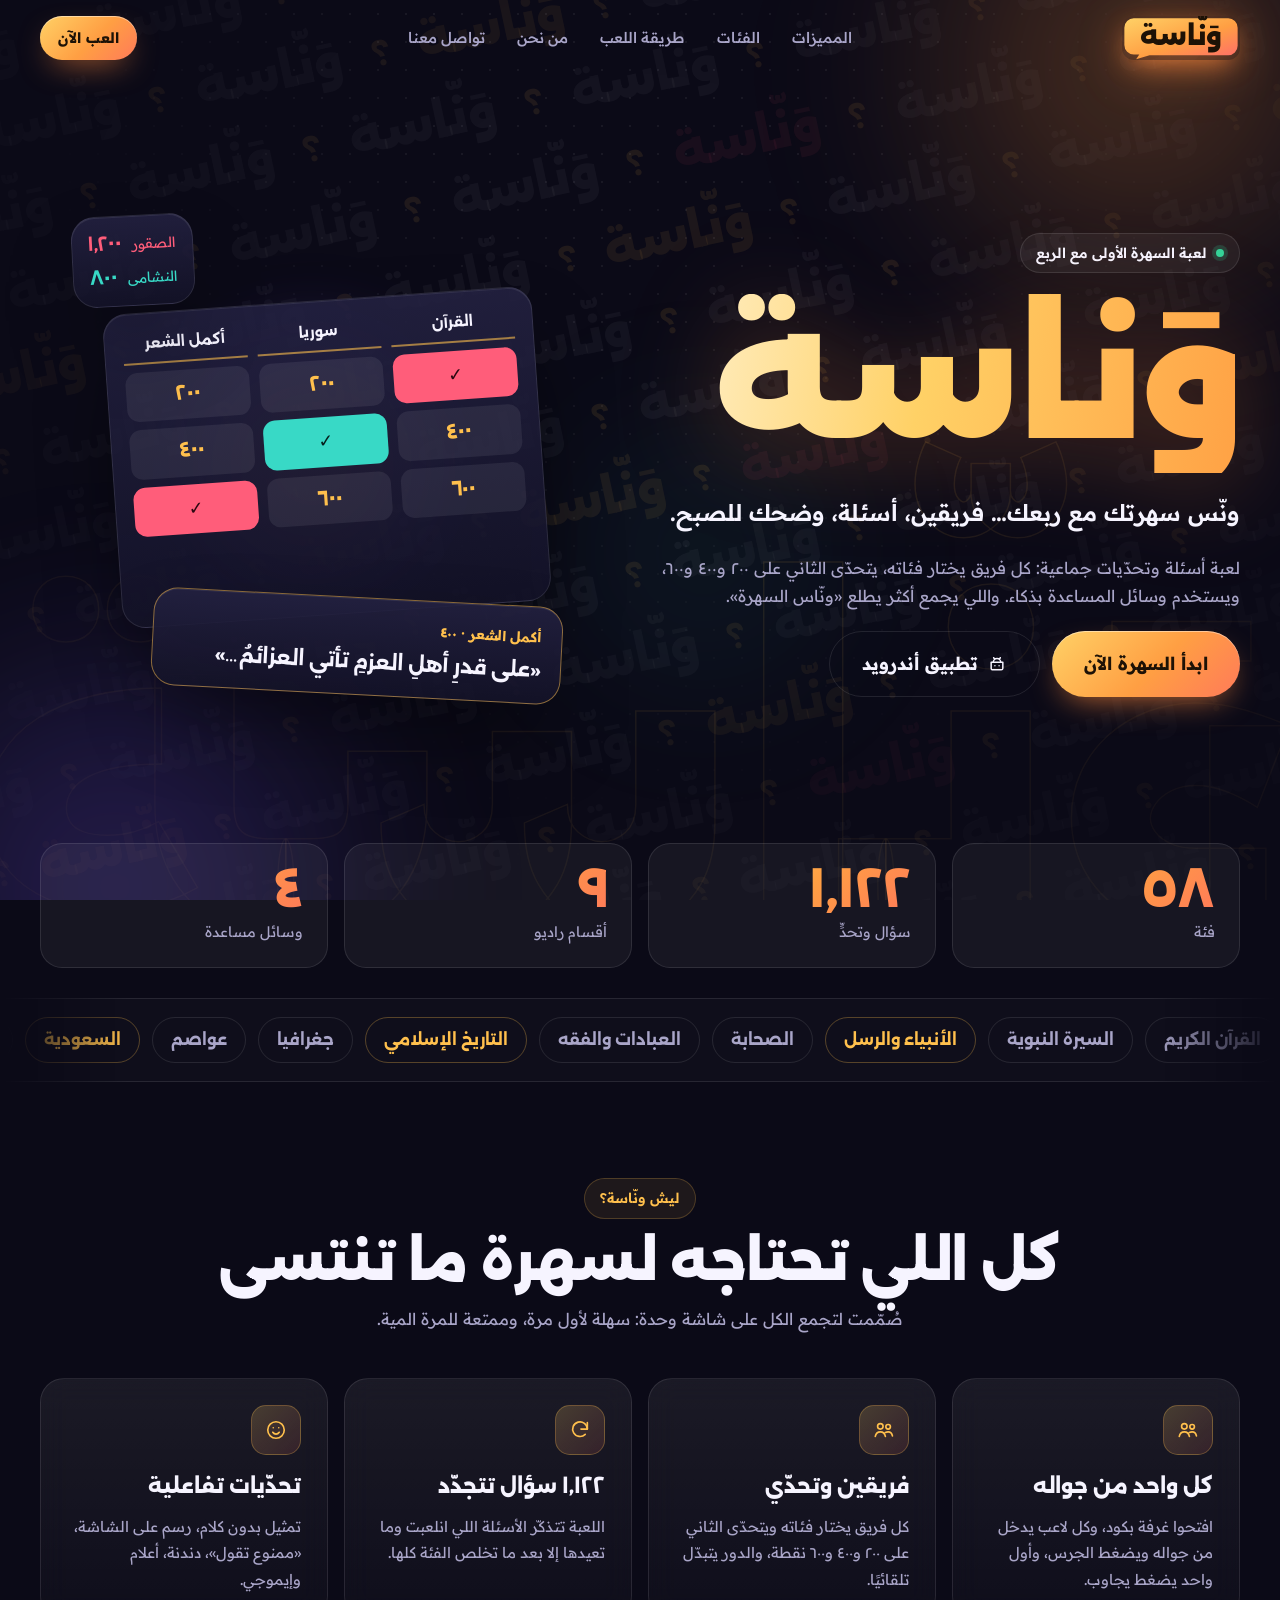
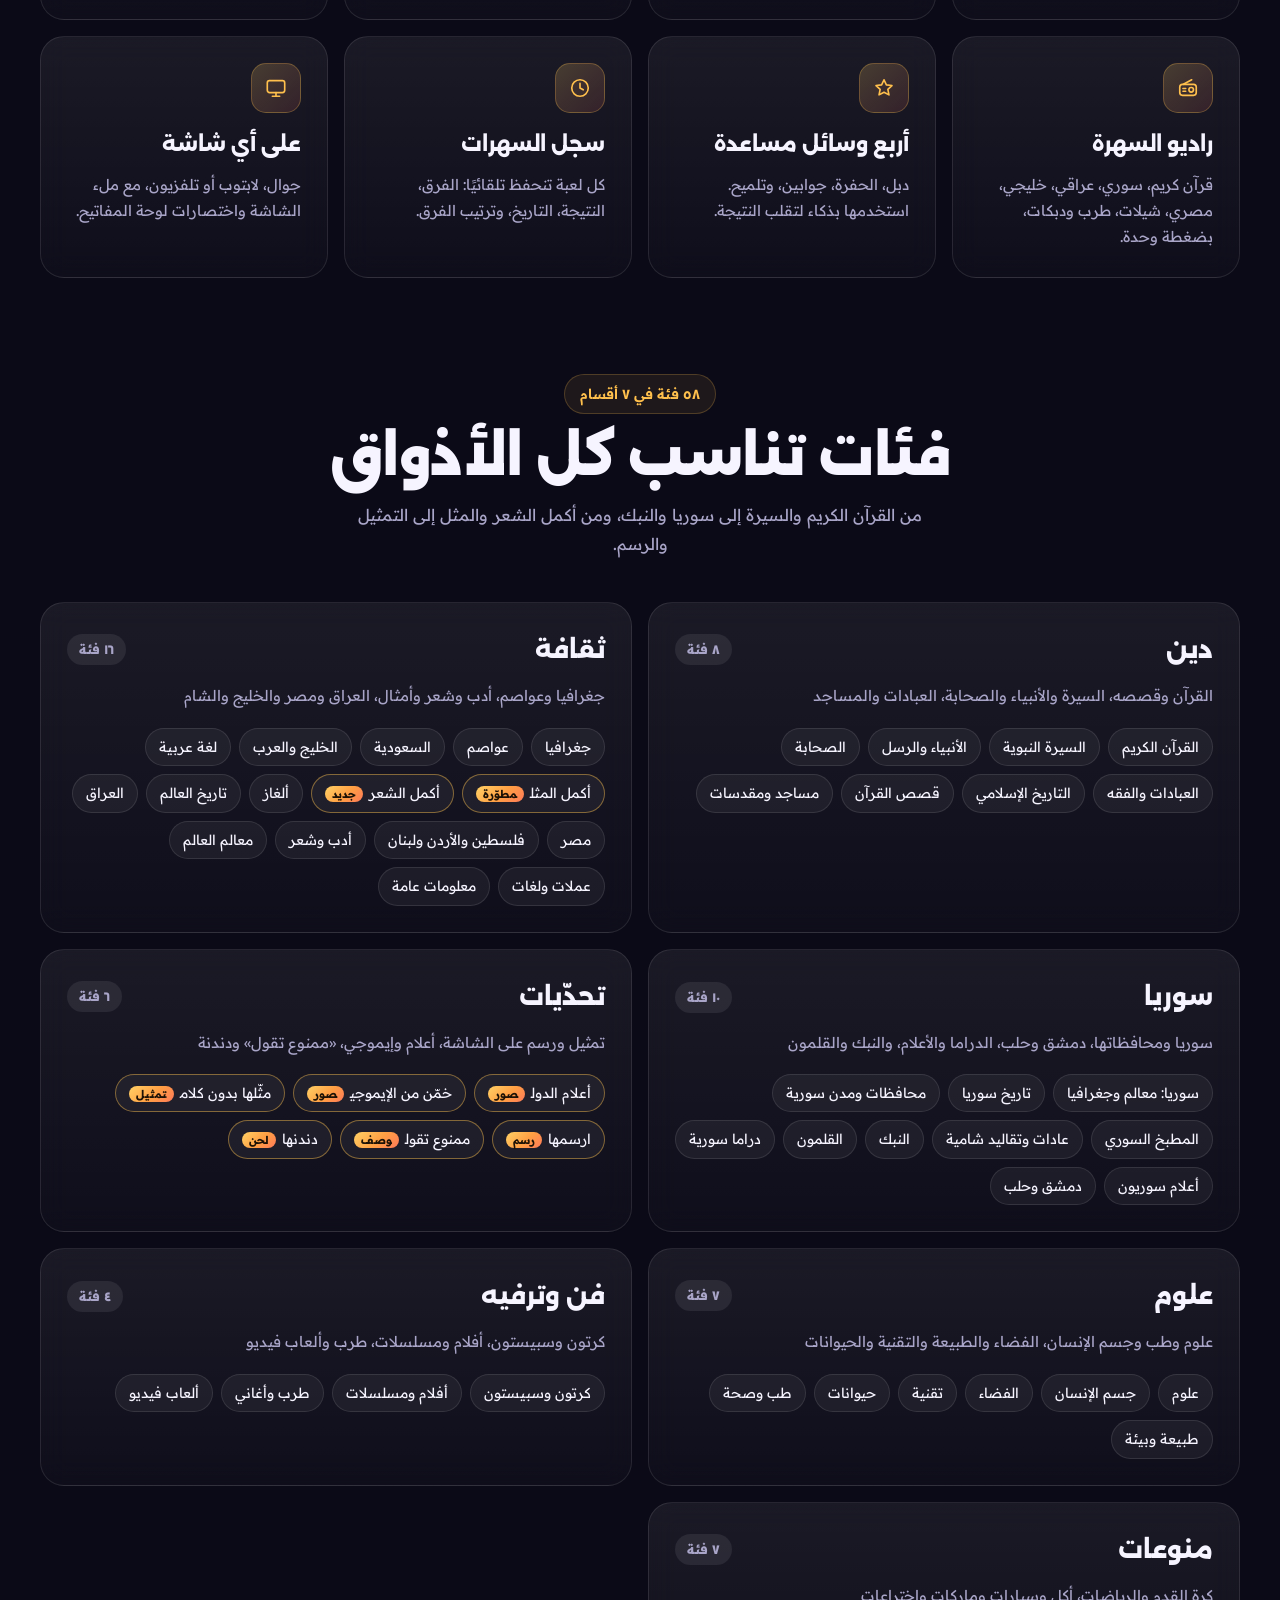
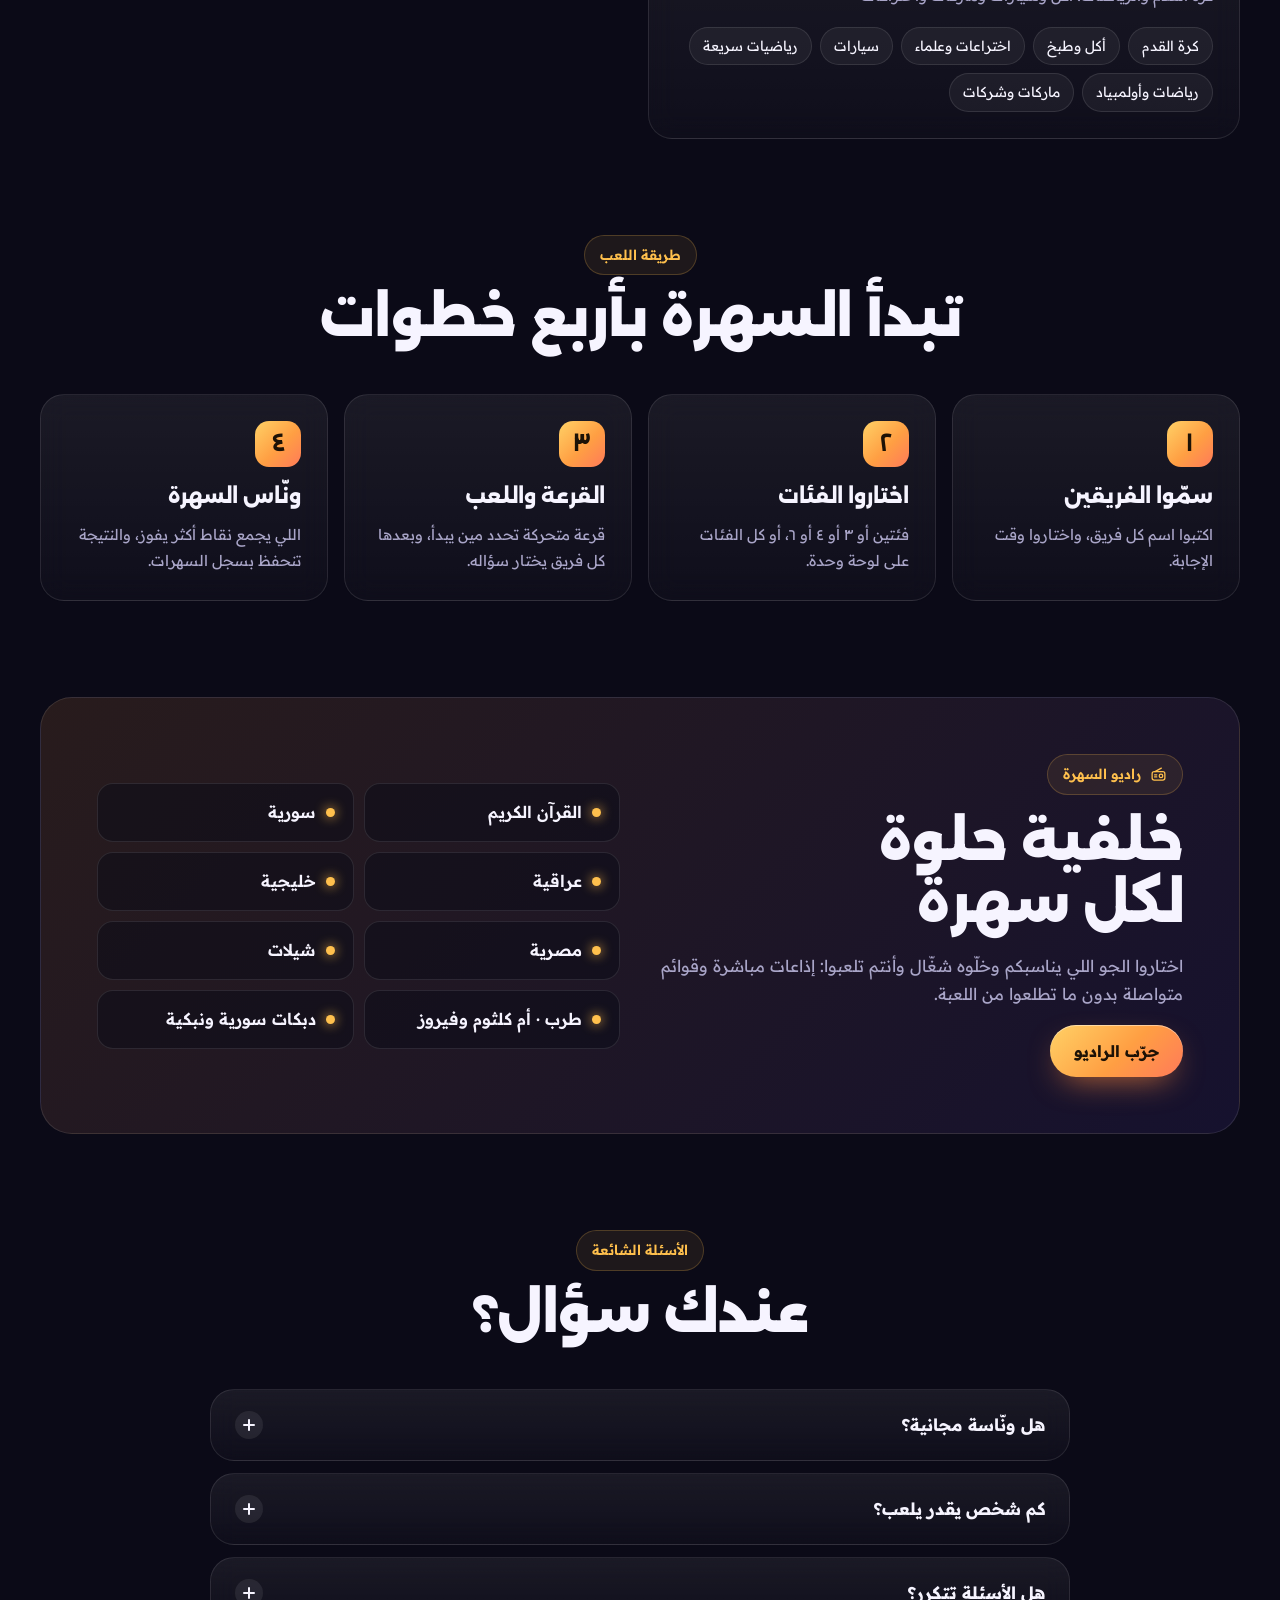
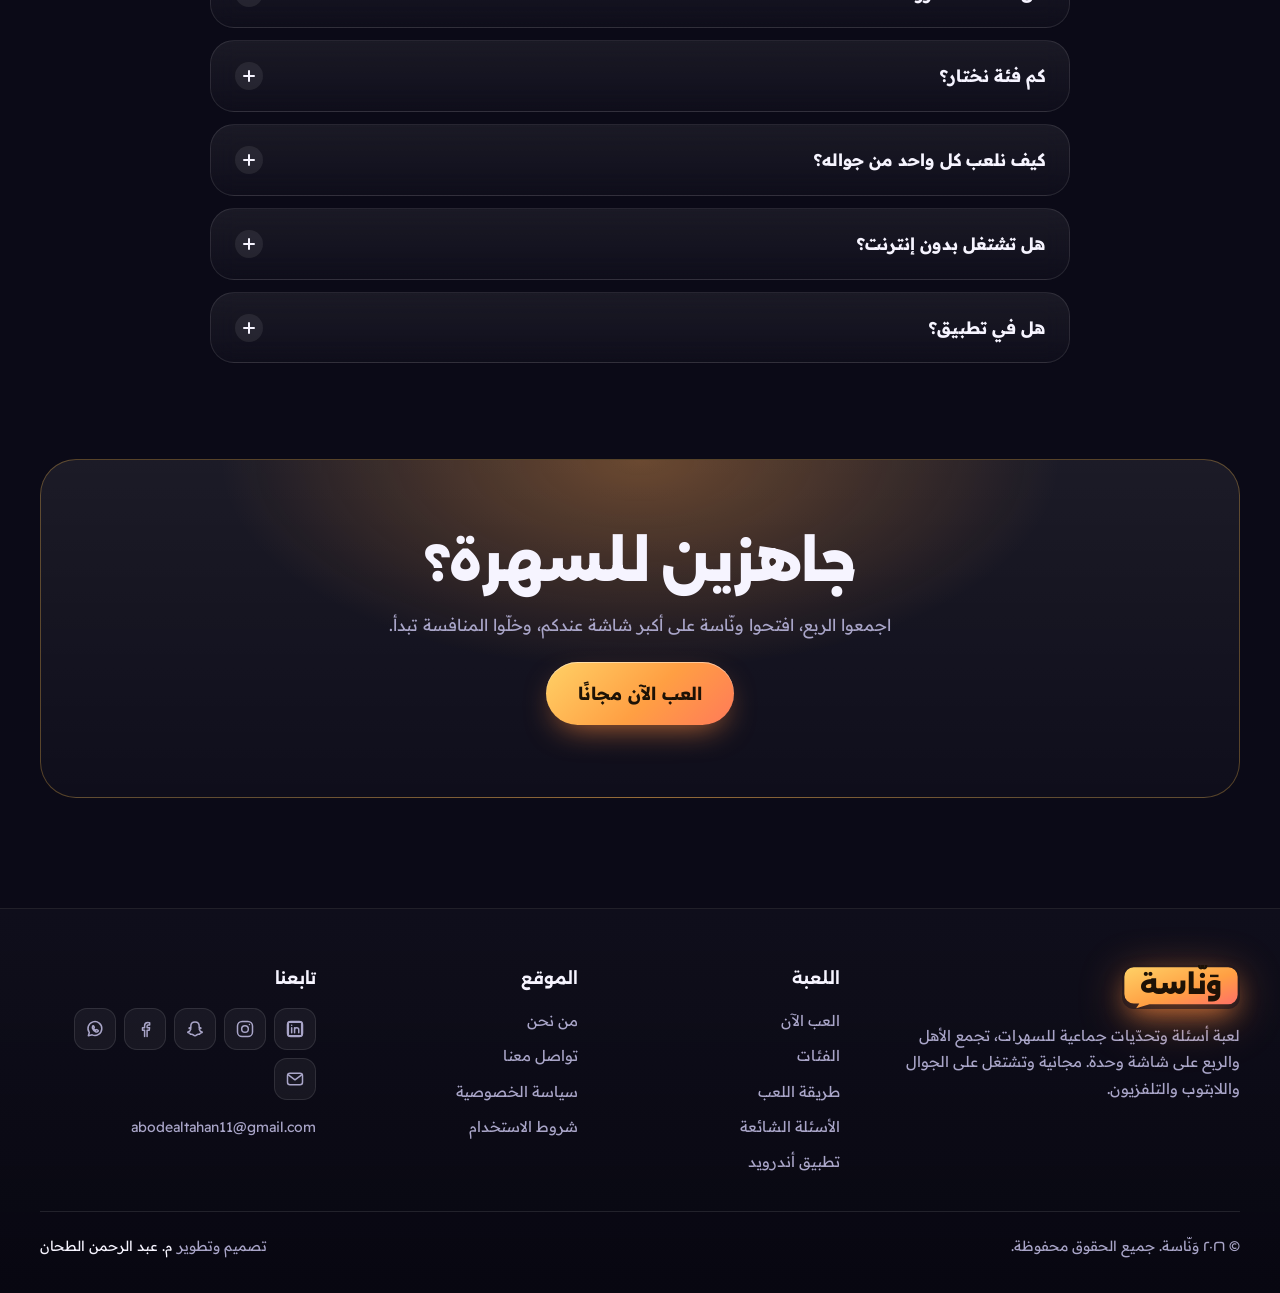
==== commit f17deee1: "شعار وخلفية باسم اللعبة Co-Authored-By: Claude Opus 5.5 <noreply@anthropic.com> Claude-Session: http" ====
--- a/index.html
+++ b/index.html
@@ -30,7 +30,7 @@
 <div class="bg" aria-hidden="true"><i></i><i></i><i></i></div>
 <header class="topbar" id="top">
   <div class="container nav">
-    <a class="brand" href="./" aria-label="وَنّاسة، الصفحة الرئيسية"><img src="assets/logo.svg" width="40" height="40" alt=""><span>وَنّاسة</span></a>
+    <a class="brand" href="./" aria-label="وَنّاسة، الصفحة الرئيسية"><img class="mark-wide" src="assets/logo-wide.svg" width="118" height="44" alt="وَنّاسة"></a>
     <nav class="menu" id="menu" aria-label="القائمة">
       <a href="./#features">المميزات</a><a href="./#categories">الفئات</a><a href="./#how">طريقة اللعب</a><a href="about.html">من نحن</a><a href="contact.html">تواصل معنا</a>
     </nav>
@@ -110,7 +110,7 @@
   <div class="container">
     <div class="f-grid">
       <div class="f-about">
-        <a class="brand" href="./"><img src="assets/logo.svg" width="44" height="44" alt=""><span>وَنّاسة</span></a>
+        <a class="brand" href="./"><img class="mark-wide" src="assets/logo-wide.svg" width="118" height="44" alt="وَنّاسة"></a>
         <p>لعبة أسئلة وتحدّيات جماعية للسهرات، تجمع الأهل والربع على شاشة وحدة. مجانية وتشتغل على الجوال واللابتوب والتلفزيون.</p>
       </div>
       <div><h4>اللعبة</h4><a href="play.html">العب الآن</a><a href="./#categories">الفئات</a><a href="./#how">طريقة اللعب</a><a href="./#faq">الأسئلة الشائعة</a><a href="https://github.com/AbodeTahan/wanasa/releases/download/app/wanasa.apk">تطبيق أندرويد</a></div>
--- a/assets/site.css
+++ b/assets/site.css
@@ -266,3 +266,18 @@
   .mock.board{inset:4% 4% 30% 8%}.mock.q{inset:auto 2% 2% 10%}
 }
 @media (prefers-reduced-motion:reduce){*,*::before,*::after{animation:none!important;transition:none!important}.reveal{opacity:1;transform:none}}
+
+/* الخلفية: اسم اللعبة منسوج بخطوط مائلة تتحرك ببطء، واسم كبير مفرّغ */
+.namebg{position:fixed;inset:0;z-index:0;pointer-events:none;overflow:hidden;-webkit-mask-image:radial-gradient(ellipse at 50% 35%,#000 25%,rgba(0,0,0,.35) 80%);mask-image:radial-gradient(ellipse at 50% 35%,#000 25%,rgba(0,0,0,.35) 80%)}
+.nrows{position:absolute;inset:-40%;transform:rotate(-12deg);display:flex;flex-direction:column;justify-content:center;gap:30px}
+.nr{display:flex;align-items:center;gap:30px;white-space:nowrap;width:max-content;font-family:var(--display);font-weight:900;font-size:46px;line-height:1.1;color:rgba(255,255,255,.04);animation:nslide var(--dur) linear infinite}
+.nr.rev{animation-direction:reverse;margin-inline-start:-140px}
+.nr b{color:rgba(255,192,77,.09);font-size:.8em}
+.nr:nth-child(3n) span:nth-of-type(3n){color:rgba(255,192,77,.075)}
+.nr:nth-child(4n+1) span:nth-of-type(5n){color:rgba(255,93,122,.06)}
+@keyframes nslide{to{transform:translateX(33%)}}
+.nbig{position:absolute;left:50%;bottom:-7vw;transform:translateX(-50%);font-family:var(--display);font-weight:900;font-size:32vw;line-height:1;white-space:nowrap;color:transparent;-webkit-text-stroke:1.5px rgba(255,192,77,.11)}
+@media (max-width:640px){.nr{font-size:30px;gap:20px}.nrows{gap:22px}}
+@media (prefers-reduced-motion:reduce){.nr{animation:none}}
+.mark-wide{height:44px;width:auto;display:block;filter:drop-shadow(0 8px 22px rgba(255,138,61,.45));transition:transform .35s var(--ease)}
+.brand:hover .mark-wide,a:hover>.mark-wide{transform:rotate(-3deg) scale(1.04)}
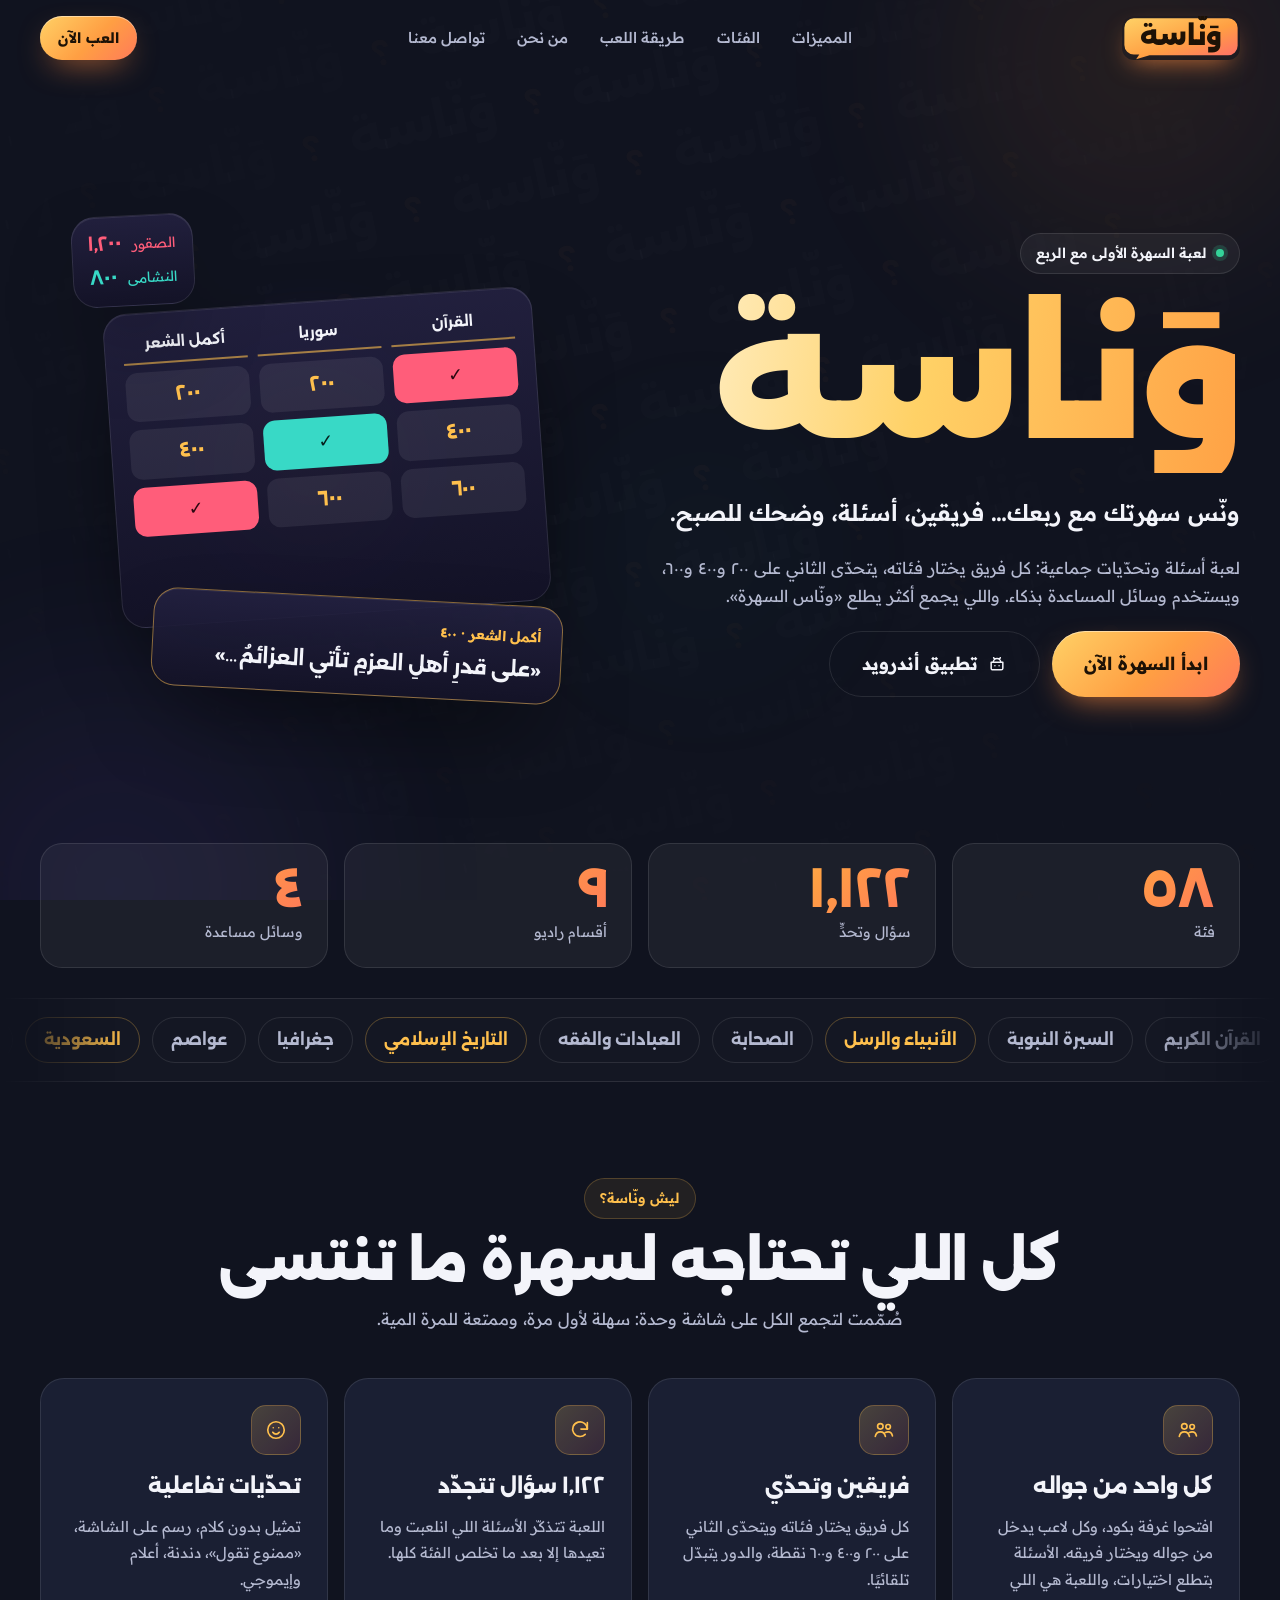
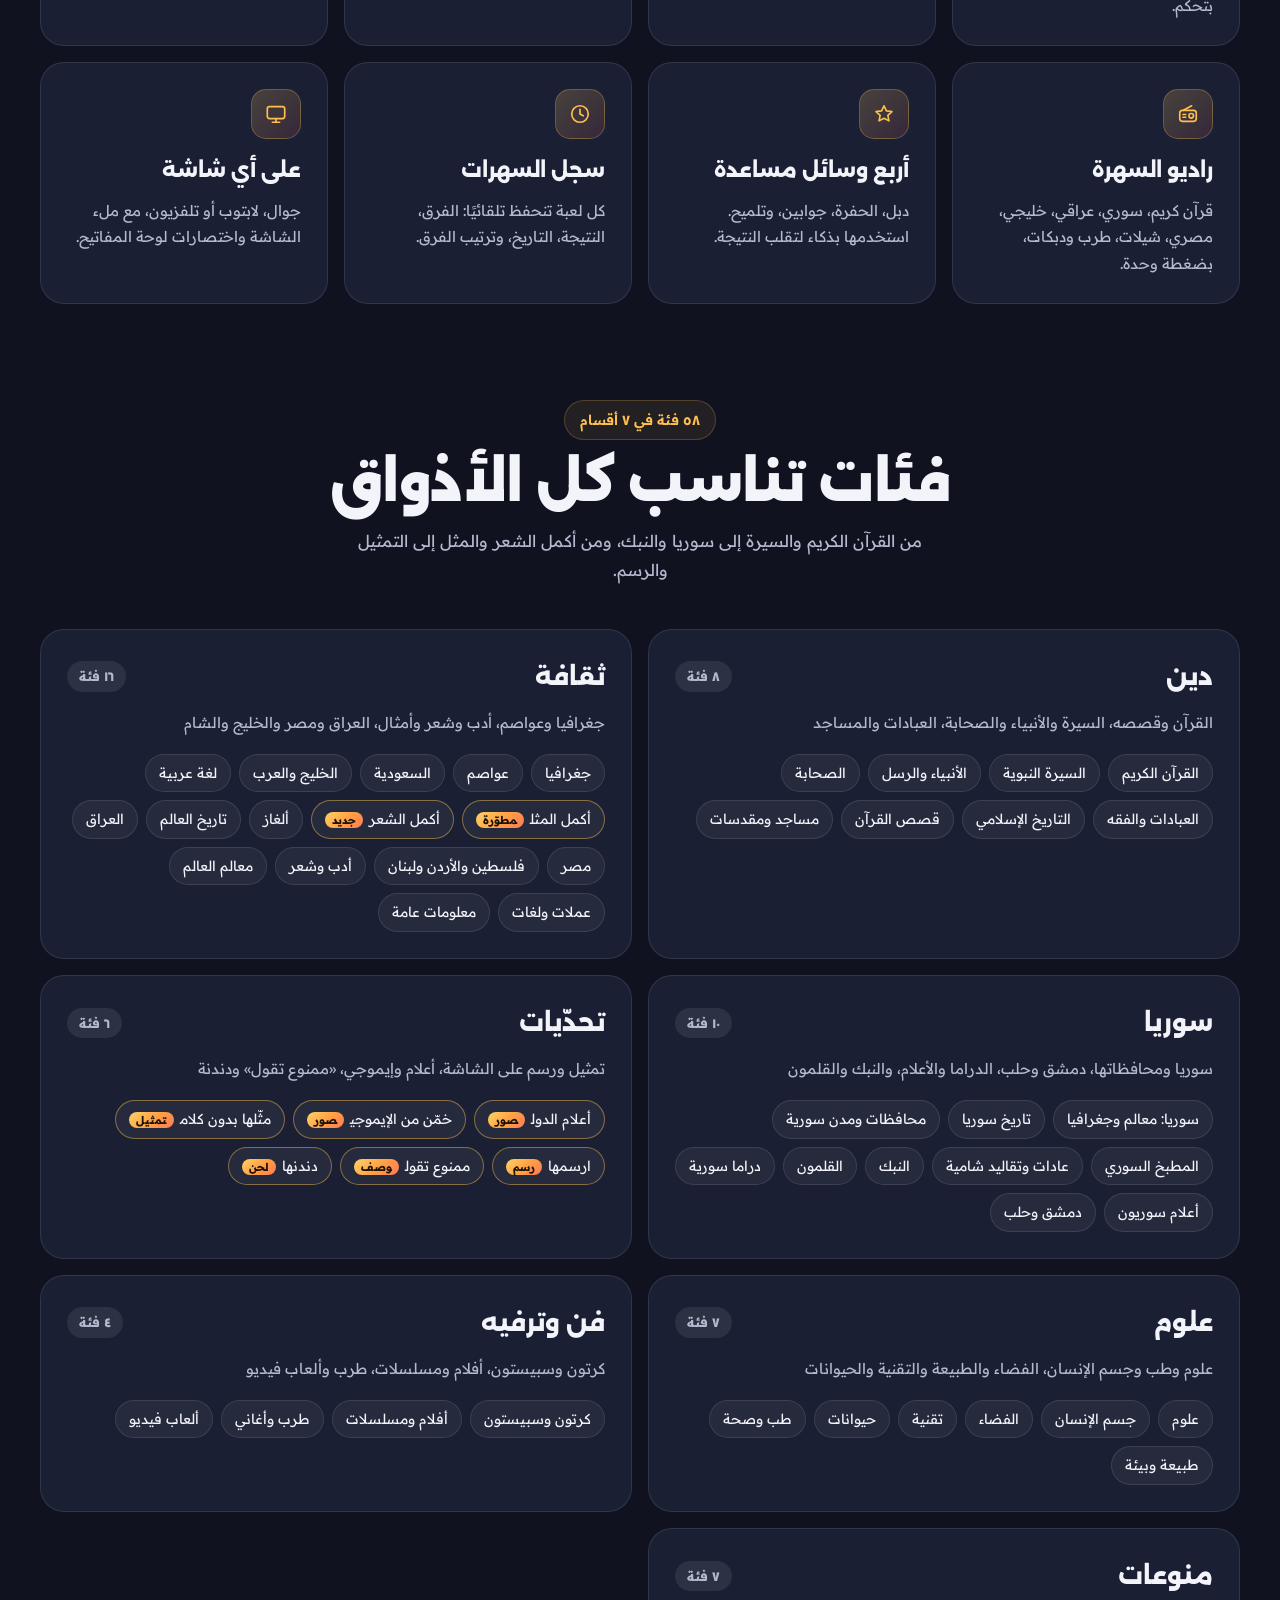
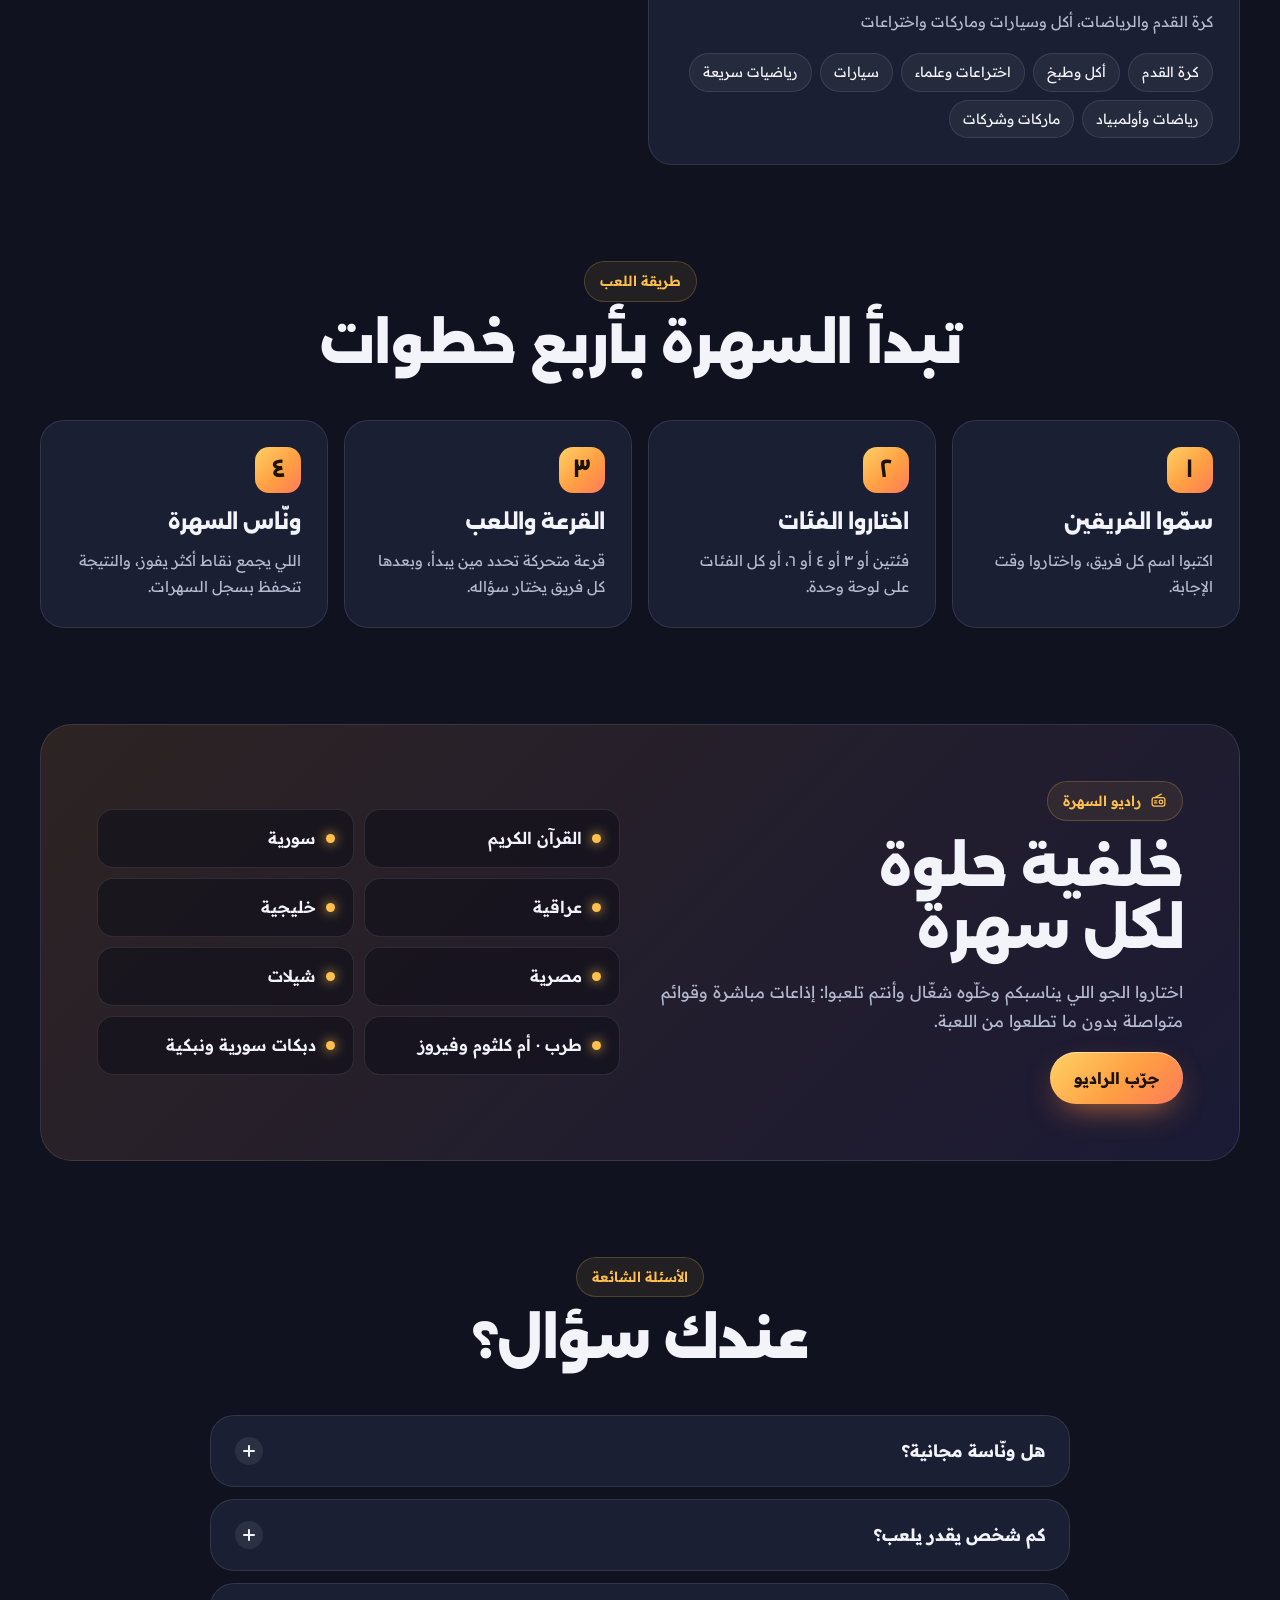
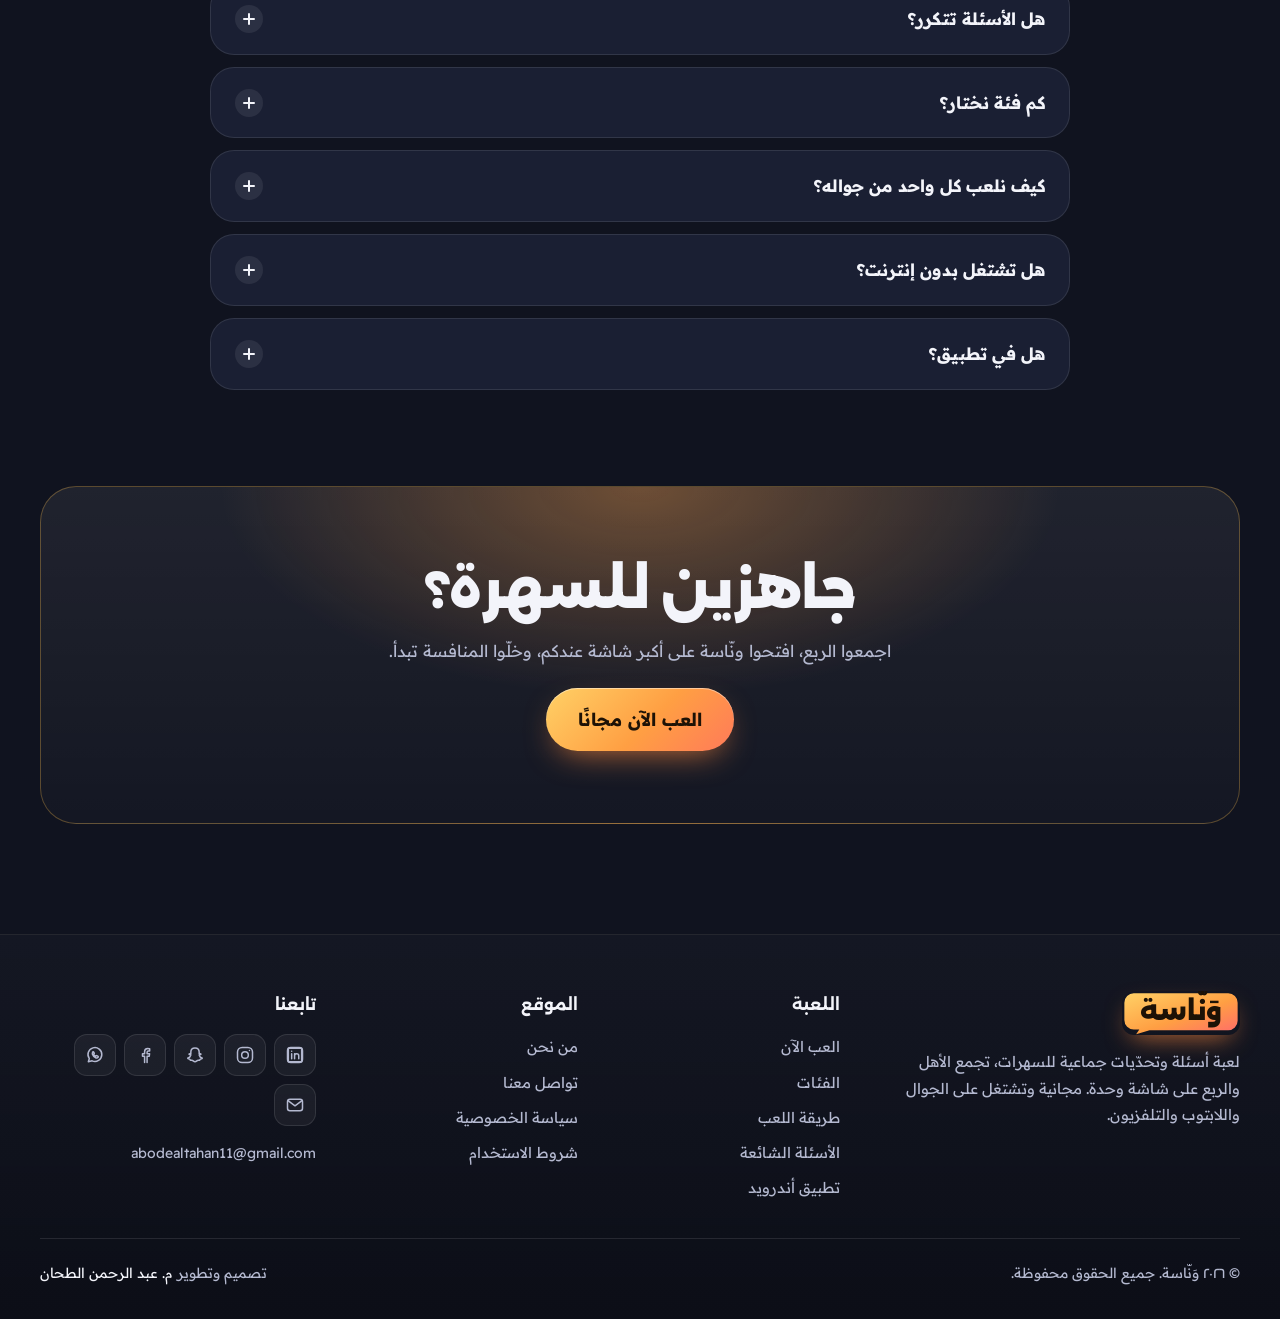
==== commit 8d1aa98f: "غرف لعب جديدة باختيارات وتحكيم تلقائي، تسجيل بالإيميل، وتصميم أهدأ Co-Authored-By: Claude Fable 5.2 " ====
--- a/index.html
+++ b/index.html
@@ -4,9 +4,9 @@
 <meta charset="utf-8">
 <meta name="viewport" content="width=device-width,initial-scale=1,viewport-fit=cover">
 <title>وَنّاسة | لعبة أسئلة السهرة بين فريقين</title>
-<meta name="description" content="ونّاسة لعبة أسئلة وتحدّيات جماعية للسهرات: ٥٨ فئة و١٬١٢٢ سؤال في الدين والثقافة وسوريا والعلوم، مع تمثيل ورسم وراديو السهرة. مجانية وبدون تسجيل.">
+<meta name="description" content="ونّاسة لعبة أسئلة وتحدّيات جماعية للسهرات: ٥٨ فئة و١٬١٢٢ سؤال في الدين والثقافة وسوريا والعلوم، مع تمثيل ورسم وراديو السهرة. مجانية.">
 <link rel="canonical" href="https://abodetahan.github.io/wanasa/">
-<meta name="theme-color" content="#0b0a17">
+<meta name="theme-color" content="#10131f">
 <meta name="author" content="م. عبد الرحمن الطحان">
 <link rel="icon" href="assets/logo.svg" type="image/svg+xml">
 <link rel="apple-touch-icon" href="assets/apple-touch-icon.png">
@@ -15,7 +15,7 @@
 <meta property="og:site_name" content="وَنّاسة">
 <meta property="og:locale" content="ar_AR">
 <meta property="og:title" content="وَنّاسة | لعبة أسئلة السهرة بين فريقين">
-<meta property="og:description" content="ونّاسة لعبة أسئلة وتحدّيات جماعية للسهرات: ٥٨ فئة و١٬١٢٢ سؤال في الدين والثقافة وسوريا والعلوم، مع تمثيل ورسم وراديو السهرة. مجانية وبدون تسجيل.">
+<meta property="og:description" content="ونّاسة لعبة أسئلة وتحدّيات جماعية للسهرات: ٥٨ فئة و١٬١٢٢ سؤال في الدين والثقافة وسوريا والعلوم، مع تمثيل ورسم وراديو السهرة. مجانية.">
 <meta property="og:url" content="https://abodetahan.github.io/wanasa/">
 <meta property="og:image" content="https://abodetahan.github.io/wanasa/assets/og-image.png">
 <meta property="og:image:width" content="1200"><meta property="og:image:height" content="630">
@@ -24,7 +24,7 @@
 <link rel="preconnect" href="https://fonts.gstatic.com" crossorigin>
 <link rel="stylesheet" href="https://fonts.googleapis.com/css2?family=Alexandria:wght@500;700;800;900&family=Readex+Pro:wght@300;400;500;600;700&display=swap">
 <link rel="stylesheet" href="assets/site.css">
-<script type="application/ld+json">{"@context": "https://schema.org", "@graph": [{"@type": "WebSite", "@id": "https://abodetahan.github.io/wanasa/#site", "name": "وَنّاسة", "alternateName": ["ونّاسة", "ونانسة", "Wanasa"], "url": "https://abodetahan.github.io/wanasa/", "inLanguage": "ar"}, {"@type": "Person", "@id": "https://abodetahan.github.io/wanasa/#founder", "name": "عبد الرحمن الطحان", "jobTitle": "مصمم ومطوّر", "homeLocation": {"@type": "Place", "name": "النبك، القلمون، سوريا"}, "sameAs": ["https://www.linkedin.com/in/abdulrahman-tahan-618ba6396", "https://www.instagram.com/a.al.ta", "https://www.snapchat.com/add/t7a_n", "https://www.facebook.com/share/1JiypZWpch/"]}, {"@type": "VideoGame", "name": "وَنّاسة", "url": "https://abodetahan.github.io/wanasa/play.html", "author": {"@id": "https://abodetahan.github.io/wanasa/#founder"}, "description": "لعبة أسئلة وأجوبة جماعية بين فريقين للسهرات، فيها 58 فئة و1122 سؤالًا وتحدّيًا.", "inLanguage": "ar", "genre": ["Trivia", "Party game"], "gamePlatform": ["Web browser", "Android"], "applicationCategory": "Game", "offers": {"@type": "Offer", "price": "0", "priceCurrency": "USD"}}, {"@type": "FAQPage", "mainEntity": [{"@type": "Question", "name": "هل ونّاسة مجانية؟", "acceptedAnswer": {"@type": "Answer", "text": "نعم، مجانية بالكامل وما تحتاج تسجيل. افتح الرابط وابدأ اللعب."}}, {"@type": "Question", "name": "كم شخص يقدر يلعب؟", "acceptedAnswer": {"@type": "Answer", "text": "فريقين بأي عدد من الأشخاص. شاشة وحدة تكفي، والأفضل تلفزيون أو لابتوب يشوفه الكل."}}, {"@type": "Question", "name": "هل الأسئلة تتكرر؟", "acceptedAnswer": {"@type": "Answer", "text": "فيها ١٬١٢٢ سؤال وتحدٍّ في ٥٨ فئة. اللعبة تحفظ الأسئلة اللي انلعبت على جهازك وما ترجعها إلا بعد ما تخلص الفئة."}}, {"@type": "Question", "name": "كم فئة نختار؟", "acceptedAnswer": {"@type": "Answer", "text": "تختاروا فئتين أو ٣ أو ٤ أو ٦، أو تلعبوا بكل الفئات على لوحة وحدة."}}, {"@type": "Question", "name": "كيف نلعب كل واحد من جواله؟", "acceptedAnswer": {"@type": "Answer", "text": "من صفحة اللعبة اضغط «العب من الجوالات»، فيطلعلك كود غرفة ورابط. أصحابك يفتحوا الرابط أو يكتبوا الكود من «ادخل غرفة»، يختاروا فريقهم، ويصير عندهم جرس على الجوال."}}, {"@type": "Question", "name": "هل تشتغل بدون إنترنت؟", "acceptedAnswer": {"@type": "Answer", "text": "بعد أول فتح تشتغل اللعبة بدون إنترنت. الراديو المباشر يحتاج إنترنت."}}, {"@type": "Question", "name": "هل في تطبيق؟", "acceptedAnswer": {"@type": "Answer", "text": "فيه تطبيق أندرويد تحمّله من هنا. على آيفون افتح الموقع من سفاري واختر «إضافة إلى الشاشة الرئيسية»."}}]}]}</script>
+<script type="application/ld+json">{"@context": "https://schema.org", "@graph": [{"@type": "WebSite", "@id": "https://abodetahan.github.io/wanasa/#site", "name": "وَنّاسة", "alternateName": ["ونّاسة", "ونانسة", "Wanasa"], "url": "https://abodetahan.github.io/wanasa/", "inLanguage": "ar"}, {"@type": "Person", "@id": "https://abodetahan.github.io/wanasa/#founder", "name": "عبد الرحمن الطحان", "jobTitle": "مصمم ومطوّر", "homeLocation": {"@type": "Place", "name": "النبك، القلمون، سوريا"}, "sameAs": ["https://www.linkedin.com/in/abdulrahman-tahan-618ba6396", "https://www.instagram.com/a.al.ta", "https://www.snapchat.com/add/t7a_n", "https://www.facebook.com/share/1JiypZWpch/"]}, {"@type": "VideoGame", "name": "وَنّاسة", "url": "https://abodetahan.github.io/wanasa/play.html", "author": {"@id": "https://abodetahan.github.io/wanasa/#founder"}, "description": "لعبة أسئلة وأجوبة جماعية بين فريقين للسهرات، فيها 58 فئة و1122 سؤالًا وتحدّيًا.", "inLanguage": "ar", "genre": ["Trivia", "Party game"], "gamePlatform": ["Web browser", "Android"], "applicationCategory": "Game", "offers": {"@type": "Offer", "price": "0", "priceCurrency": "USD"}}, {"@type": "FAQPage", "mainEntity": [{"@type": "Question", "name": "هل ونّاسة مجانية؟", "acceptedAnswer": {"@type": "Answer", "text": "نعم، مجانية بالكامل. بتسجّل اسمك وإيميلك مرة وحدة على جهازك وبتبدأ اللعب."}}, {"@type": "Question", "name": "كم شخص يقدر يلعب؟", "acceptedAnswer": {"@type": "Answer", "text": "فريقين بأي عدد من الأشخاص. شاشة وحدة تكفي، والأفضل تلفزيون أو لابتوب يشوفه الكل."}}, {"@type": "Question", "name": "هل الأسئلة تتكرر؟", "acceptedAnswer": {"@type": "Answer", "text": "فيها ١٬١٢٢ سؤال وتحدٍّ في ٥٨ فئة. اللعبة تحفظ الأسئلة اللي انلعبت على جهازك وما ترجعها إلا بعد ما تخلص الفئة."}}, {"@type": "Question", "name": "كم فئة نختار؟", "acceptedAnswer": {"@type": "Answer", "text": "تختاروا فئتين أو ٣ أو ٤ أو ٦، أو تلعبوا بكل الفئات على لوحة وحدة."}}, {"@type": "Question", "name": "كيف نلعب كل واحد من جواله؟", "acceptedAnswer": {"@type": "Answer", "text": "من صفحة اللعبة اضغط «أنشئ غرفة»، فيطلعلك كود ورابط دعوة. أصحابك يفتحوا الرابط أو يكتبوا الكود من «ادخل غرفة»، وكل واحد يختار فريقه (لحد ٦ بالفريق). الأسئلة بتطلع اختيارات، واللعبة بتحسب الصح والغلط لحالها."}}, {"@type": "Question", "name": "هل تشتغل بدون إنترنت؟", "acceptedAnswer": {"@type": "Answer", "text": "بعد أول فتح تشتغل اللعبة بدون إنترنت. الراديو المباشر يحتاج إنترنت."}}, {"@type": "Question", "name": "هل في تطبيق؟", "acceptedAnswer": {"@type": "Answer", "text": "فيه تطبيق أندرويد تحمّله من هنا. على آيفون افتح الموقع من سفاري واختر «إضافة إلى الشاشة الرئيسية»."}}]}]}</script>
 </head>
 <body>
 <div class="bg" aria-hidden="true"><i></i><i></i><i></i></div>
@@ -66,7 +66,7 @@
 
 <section class="container section" id="features">
   <div class="s-head reveal"><span class="eyebrow">ليش ونّاسة؟</span><h2>كل اللي تحتاجه لسهرة ما تنتسى</h2><p>صُمّمت لتجمع الكل على شاشة وحدة: سهلة لأول مرة، وممتعة للمرة المية.</p></div>
-  <div class="feats"><article class="feat card reveal" style="--d:0.00s"><span class="f-ico"><svg class="ic" viewBox="0 0 24 24" aria-hidden="true"><circle cx="8" cy="8" r="3"/><circle cx="16.5" cy="8.5" r="2.5"/><path d="M2.5 19c.6-3.2 3-5 5.5-5s4.9 1.8 5.5 5M13.5 14.6c.9-.4 1.9-.6 3-.6 2.2 0 4.2 1.5 4.7 4.5"/></svg></span><h3>كل واحد من جواله</h3><p>افتحوا غرفة بكود، وكل لاعب يدخل من جواله ويضغط الجرس، وأول واحد يضغط يجاوب.</p></article><article class="feat card reveal" style="--d:0.05s"><span class="f-ico"><svg class="ic" viewBox="0 0 24 24" aria-hidden="true"><circle cx="8" cy="8" r="3"/><circle cx="16.5" cy="8.5" r="2.5"/><path d="M2.5 19c.6-3.2 3-5 5.5-5s4.9 1.8 5.5 5M13.5 14.6c.9-.4 1.9-.6 3-.6 2.2 0 4.2 1.5 4.7 4.5"/></svg></span><h3>فريقين وتحدّي</h3><p>كل فريق يختار فئاته ويتحدّى الثاني على ٢٠٠ و٤٠٠ و٦٠٠ نقطة، والدور يتبدّل تلقائيًا.</p></article><article class="feat card reveal" style="--d:0.10s"><span class="f-ico"><svg class="ic" viewBox="0 0 24 24" aria-hidden="true"><path d="M20 11a8 8 0 1 0-2.3 5.7"/><path d="M20 4v7h-7"/></svg></span><h3>١٬١٢٢ سؤال تتجدّد</h3><p>اللعبة تتذكّر الأسئلة اللي انلعبت وما تعيدها إلا بعد ما تخلص الفئة كلها.</p></article><article class="feat card reveal" style="--d:0.15s"><span class="f-ico"><svg class="ic" viewBox="0 0 24 24" aria-hidden="true"><path d="M12 21a9 9 0 1 0 0-18 9 9 0 0 0 0 18z"/><path d="M8.5 14.5s1.3 2 3.5 2 3.5-2 3.5-2M9 9.5v.01M15 9.5v.01"/></svg></span><h3>تحدّيات تفاعلية</h3><p>تمثيل بدون كلام، رسم على الشاشة، «ممنوع تقول»، دندنة، أعلام وإيموجي.</p></article><article class="feat card reveal" style="--d:0.20s"><span class="f-ico"><svg class="ic" viewBox="0 0 24 24" aria-hidden="true"><rect x="3" y="8" width="18" height="12" rx="3"/><path d="M7 8l9-5"/><circle cx="15.5" cy="14" r="2.5"/><path d="M6.5 12.5h3M6.5 15.5h3"/></svg></span><h3>راديو السهرة</h3><p>قرآن كريم، سوري، عراقي، خليجي، مصري، شيلات، طرب ودبكات، بضغطة وحدة.</p></article><article class="feat card reveal" style="--d:0.25s"><span class="f-ico"><svg class="ic" viewBox="0 0 24 24" aria-hidden="true"><path d="M12 3l2.6 5.6 6.1.7-4.5 4.2 1.2 6L12 16.6 6.6 19.5l1.2-6-4.5-4.2 6.1-.7z"/></svg></span><h3>أربع وسائل مساعدة</h3><p>دبل، الحفرة، جوابين، وتلميح. استخدمها بذكاء لتقلب النتيجة.</p></article><article class="feat card reveal" style="--d:0.30s"><span class="f-ico"><svg class="ic" viewBox="0 0 24 24" aria-hidden="true"><circle cx="12" cy="12" r="9"/><path d="M12 7v5l3.5 2"/></svg></span><h3>سجل السهرات</h3><p>كل لعبة تنحفظ تلقائيًا: الفرق، النتيجة، التاريخ، وترتيب الفرق.</p></article><article class="feat card reveal" style="--d:0.35s"><span class="f-ico"><svg class="ic" viewBox="0 0 24 24" aria-hidden="true"><rect x="2.5" y="4" width="19" height="13" rx="2.5"/><path d="M8 21h8M12 17v4"/></svg></span><h3>على أي شاشة</h3><p>جوال، لابتوب أو تلفزيون، مع ملء الشاشة واختصارات لوحة المفاتيح.</p></article></div>
+  <div class="feats"><article class="feat card reveal" style="--d:0.00s"><span class="f-ico"><svg class="ic" viewBox="0 0 24 24" aria-hidden="true"><circle cx="8" cy="8" r="3"/><circle cx="16.5" cy="8.5" r="2.5"/><path d="M2.5 19c.6-3.2 3-5 5.5-5s4.9 1.8 5.5 5M13.5 14.6c.9-.4 1.9-.6 3-.6 2.2 0 4.2 1.5 4.7 4.5"/></svg></span><h3>كل واحد من جواله</h3><p>افتحوا غرفة بكود، وكل لاعب يدخل من جواله ويختار فريقه. الأسئلة بتطلع اختيارات، واللعبة هي اللي بتحكم.</p></article><article class="feat card reveal" style="--d:0.05s"><span class="f-ico"><svg class="ic" viewBox="0 0 24 24" aria-hidden="true"><circle cx="8" cy="8" r="3"/><circle cx="16.5" cy="8.5" r="2.5"/><path d="M2.5 19c.6-3.2 3-5 5.5-5s4.9 1.8 5.5 5M13.5 14.6c.9-.4 1.9-.6 3-.6 2.2 0 4.2 1.5 4.7 4.5"/></svg></span><h3>فريقين وتحدّي</h3><p>كل فريق يختار فئاته ويتحدّى الثاني على ٢٠٠ و٤٠٠ و٦٠٠ نقطة، والدور يتبدّل تلقائيًا.</p></article><article class="feat card reveal" style="--d:0.10s"><span class="f-ico"><svg class="ic" viewBox="0 0 24 24" aria-hidden="true"><path d="M20 11a8 8 0 1 0-2.3 5.7"/><path d="M20 4v7h-7"/></svg></span><h3>١٬١٢٢ سؤال تتجدّد</h3><p>اللعبة تتذكّر الأسئلة اللي انلعبت وما تعيدها إلا بعد ما تخلص الفئة كلها.</p></article><article class="feat card reveal" style="--d:0.15s"><span class="f-ico"><svg class="ic" viewBox="0 0 24 24" aria-hidden="true"><path d="M12 21a9 9 0 1 0 0-18 9 9 0 0 0 0 18z"/><path d="M8.5 14.5s1.3 2 3.5 2 3.5-2 3.5-2M9 9.5v.01M15 9.5v.01"/></svg></span><h3>تحدّيات تفاعلية</h3><p>تمثيل بدون كلام، رسم على الشاشة، «ممنوع تقول»، دندنة، أعلام وإيموجي.</p></article><article class="feat card reveal" style="--d:0.20s"><span class="f-ico"><svg class="ic" viewBox="0 0 24 24" aria-hidden="true"><rect x="3" y="8" width="18" height="12" rx="3"/><path d="M7 8l9-5"/><circle cx="15.5" cy="14" r="2.5"/><path d="M6.5 12.5h3M6.5 15.5h3"/></svg></span><h3>راديو السهرة</h3><p>قرآن كريم، سوري، عراقي، خليجي، مصري، شيلات، طرب ودبكات، بضغطة وحدة.</p></article><article class="feat card reveal" style="--d:0.25s"><span class="f-ico"><svg class="ic" viewBox="0 0 24 24" aria-hidden="true"><path d="M12 3l2.6 5.6 6.1.7-4.5 4.2 1.2 6L12 16.6 6.6 19.5l1.2-6-4.5-4.2 6.1-.7z"/></svg></span><h3>أربع وسائل مساعدة</h3><p>دبل، الحفرة، جوابين، وتلميح. استخدمها بذكاء لتقلب النتيجة.</p></article><article class="feat card reveal" style="--d:0.30s"><span class="f-ico"><svg class="ic" viewBox="0 0 24 24" aria-hidden="true"><circle cx="12" cy="12" r="9"/><path d="M12 7v5l3.5 2"/></svg></span><h3>سجل السهرات</h3><p>كل لعبة تنحفظ تلقائيًا: الفرق، النتيجة، التاريخ، وترتيب الفرق.</p></article><article class="feat card reveal" style="--d:0.35s"><span class="f-ico"><svg class="ic" viewBox="0 0 24 24" aria-hidden="true"><rect x="2.5" y="4" width="19" height="13" rx="2.5"/><path d="M8 21h8M12 17v4"/></svg></span><h3>على أي شاشة</h3><p>جوال، لابتوب أو تلفزيون، مع ملء الشاشة واختصارات لوحة المفاتيح.</p></article></div>
 </section>
 
 <section class="container section" id="categories">
@@ -98,7 +98,7 @@
 
 <section class="container section" id="faq">
   <div class="s-head reveal"><span class="eyebrow">الأسئلة الشائعة</span><h2>عندك سؤال؟</h2></div>
-  <div class="faqs"><details class="faq card reveal"><summary>هل ونّاسة مجانية؟<i></i></summary><div>نعم، مجانية بالكامل وما تحتاج تسجيل. افتح الرابط وابدأ اللعب.</div></details><details class="faq card reveal"><summary>كم شخص يقدر يلعب؟<i></i></summary><div>فريقين بأي عدد من الأشخاص. شاشة وحدة تكفي، والأفضل تلفزيون أو لابتوب يشوفه الكل.</div></details><details class="faq card reveal"><summary>هل الأسئلة تتكرر؟<i></i></summary><div>فيها ١٬١٢٢ سؤال وتحدٍّ في ٥٨ فئة. اللعبة تحفظ الأسئلة اللي انلعبت على جهازك وما ترجعها إلا بعد ما تخلص الفئة.</div></details><details class="faq card reveal"><summary>كم فئة نختار؟<i></i></summary><div>تختاروا فئتين أو ٣ أو ٤ أو ٦، أو تلعبوا بكل الفئات على لوحة وحدة.</div></details><details class="faq card reveal"><summary>كيف نلعب كل واحد من جواله؟<i></i></summary><div>من صفحة اللعبة اضغط «العب من الجوالات»، فيطلعلك كود غرفة ورابط. أصحابك يفتحوا الرابط أو يكتبوا الكود من «ادخل غرفة»، يختاروا فريقهم، ويصير عندهم جرس على الجوال.</div></details><details class="faq card reveal"><summary>هل تشتغل بدون إنترنت؟<i></i></summary><div>بعد أول فتح تشتغل اللعبة بدون إنترنت. الراديو المباشر يحتاج إنترنت.</div></details><details class="faq card reveal"><summary>هل في تطبيق؟<i></i></summary><div>فيه تطبيق أندرويد تحمّله من <a href="https://github.com/AbodeTahan/wanasa/releases/download/app/wanasa.apk">هنا</a>. على آيفون افتح الموقع من سفاري واختر «إضافة إلى الشاشة الرئيسية».</div></details></div>
+  <div class="faqs"><details class="faq card reveal"><summary>هل ونّاسة مجانية؟<i></i></summary><div>نعم، مجانية بالكامل. بتسجّل اسمك وإيميلك مرة وحدة على جهازك وبتبدأ اللعب.</div></details><details class="faq card reveal"><summary>كم شخص يقدر يلعب؟<i></i></summary><div>فريقين بأي عدد من الأشخاص. شاشة وحدة تكفي، والأفضل تلفزيون أو لابتوب يشوفه الكل.</div></details><details class="faq card reveal"><summary>هل الأسئلة تتكرر؟<i></i></summary><div>فيها ١٬١٢٢ سؤال وتحدٍّ في ٥٨ فئة. اللعبة تحفظ الأسئلة اللي انلعبت على جهازك وما ترجعها إلا بعد ما تخلص الفئة.</div></details><details class="faq card reveal"><summary>كم فئة نختار؟<i></i></summary><div>تختاروا فئتين أو ٣ أو ٤ أو ٦، أو تلعبوا بكل الفئات على لوحة وحدة.</div></details><details class="faq card reveal"><summary>كيف نلعب كل واحد من جواله؟<i></i></summary><div>من صفحة اللعبة اضغط «أنشئ غرفة»، فيطلعلك كود ورابط دعوة. أصحابك يفتحوا الرابط أو يكتبوا الكود من «ادخل غرفة»، وكل واحد يختار فريقه (لحد ٦ بالفريق). الأسئلة بتطلع اختيارات، واللعبة بتحسب الصح والغلط لحالها.</div></details><details class="faq card reveal"><summary>هل تشتغل بدون إنترنت؟<i></i></summary><div>بعد أول فتح تشتغل اللعبة بدون إنترنت. الراديو المباشر يحتاج إنترنت.</div></details><details class="faq card reveal"><summary>هل في تطبيق؟<i></i></summary><div>فيه تطبيق أندرويد تحمّله من <a href="https://github.com/AbodeTahan/wanasa/releases/download/app/wanasa.apk">هنا</a>. على آيفون افتح الموقع من سفاري واختر «إضافة إلى الشاشة الرئيسية».</div></details></div>
 </section>
 
 <section class="container section">
--- a/assets/site.css
+++ b/assets/site.css
@@ -281,3 +281,13 @@
 @media (prefers-reduced-motion:reduce){.nr{animation:none}}
 .mark-wide{height:44px;width:auto;display:block;filter:drop-shadow(0 8px 22px rgba(255,138,61,.45));transition:transform .35s var(--ease)}
 .brand:hover .mark-wide,a:hover>.mark-wide{transform:rotate(-3deg) scale(1.04)}
+
+/* v15 calm */
+:root{--bg:#10131f;--text:#f3f4fa;--muted:#b4b9d0}
+.bg i{opacity:.22;animation:none}.bg::after{display:none}
+.namebg{opacity:.55}.nr{animation:none!important;color:rgba(255,255,255,.028)}.nr b{color:rgba(255,184,77,.05)}.nr span{color:inherit!important}.nbig{display:none}
+.card{background:#1a1f33;backdrop-filter:none;-webkit-backdrop-filter:none}.card::before{display:none}
+.word{animation:rise .9s var(--ease) .05s both;filter:none}
+.hero-art .glow{opacity:.5;animation:none}
+.topbar.scrolled{background:rgba(16,19,31,.95);backdrop-filter:none;-webkit-backdrop-filter:none}
+.btn.primary::after{display:none}.mark-wide{filter:none}
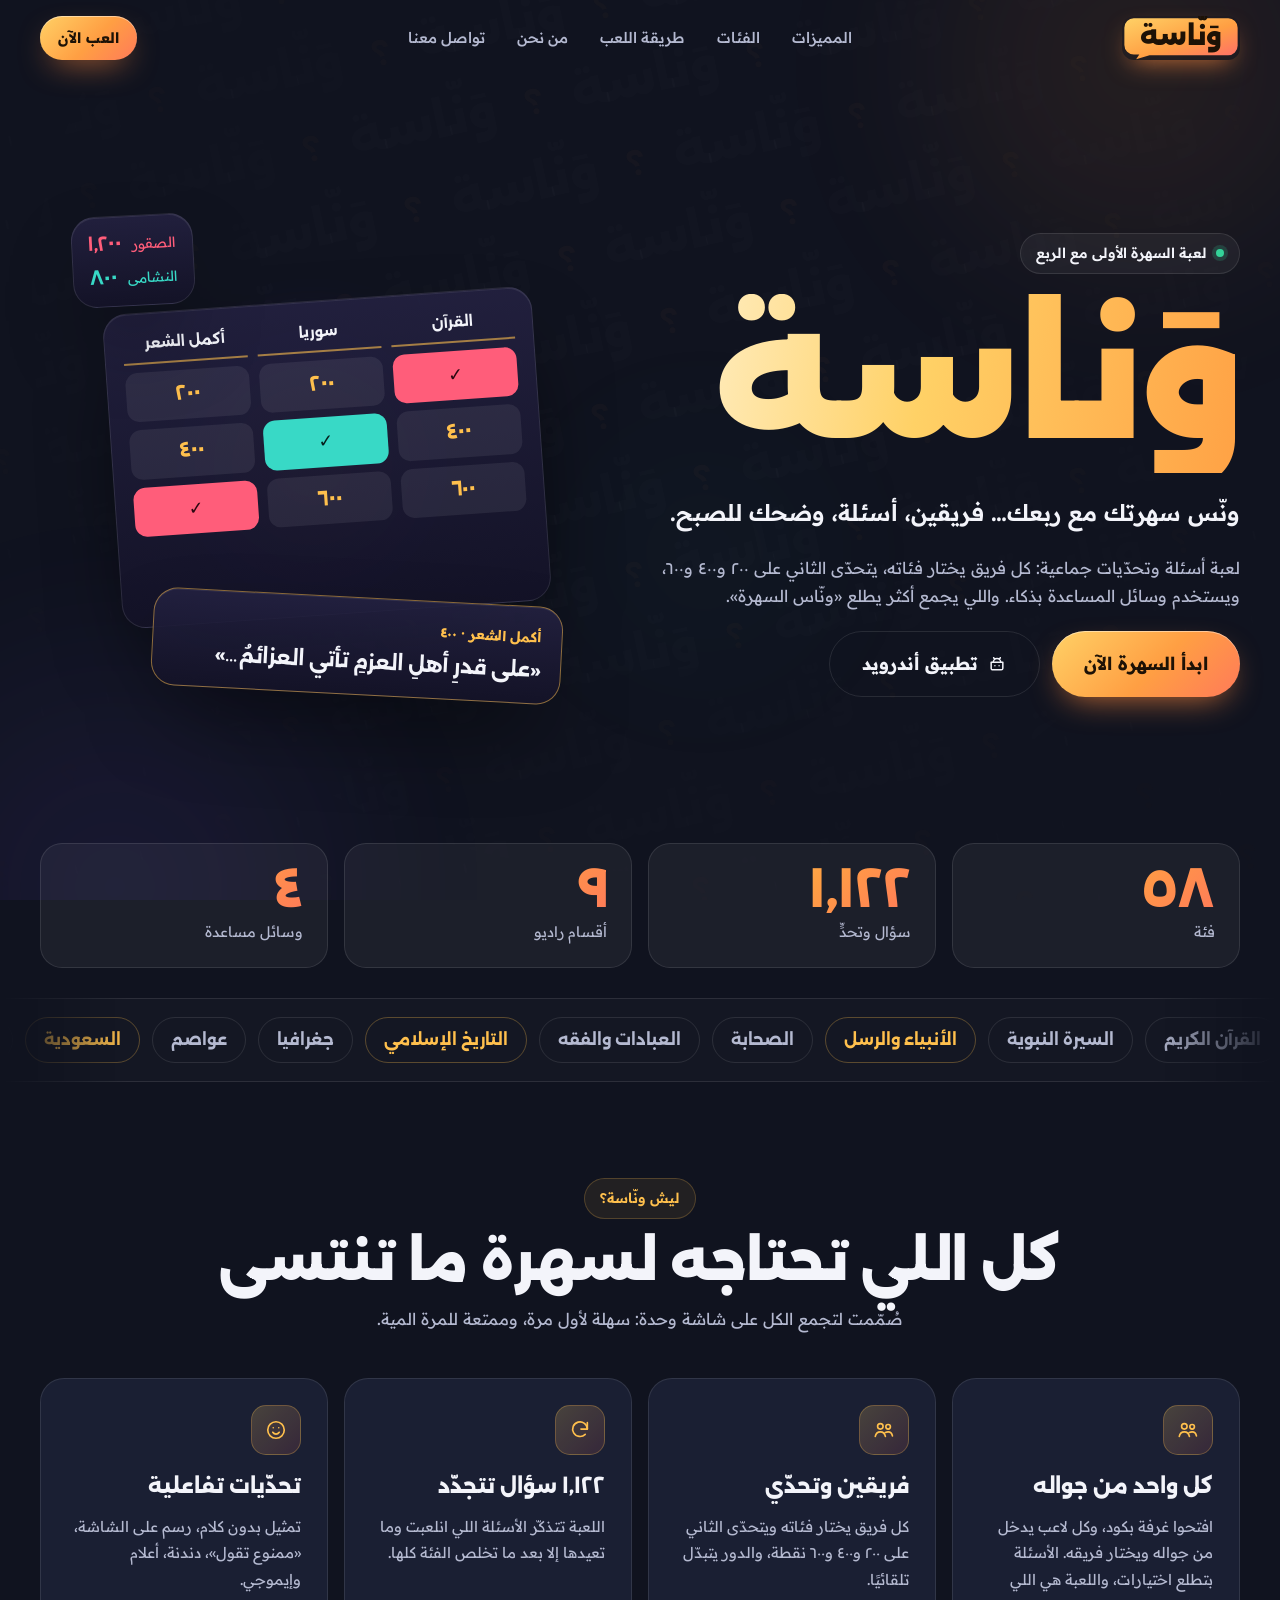
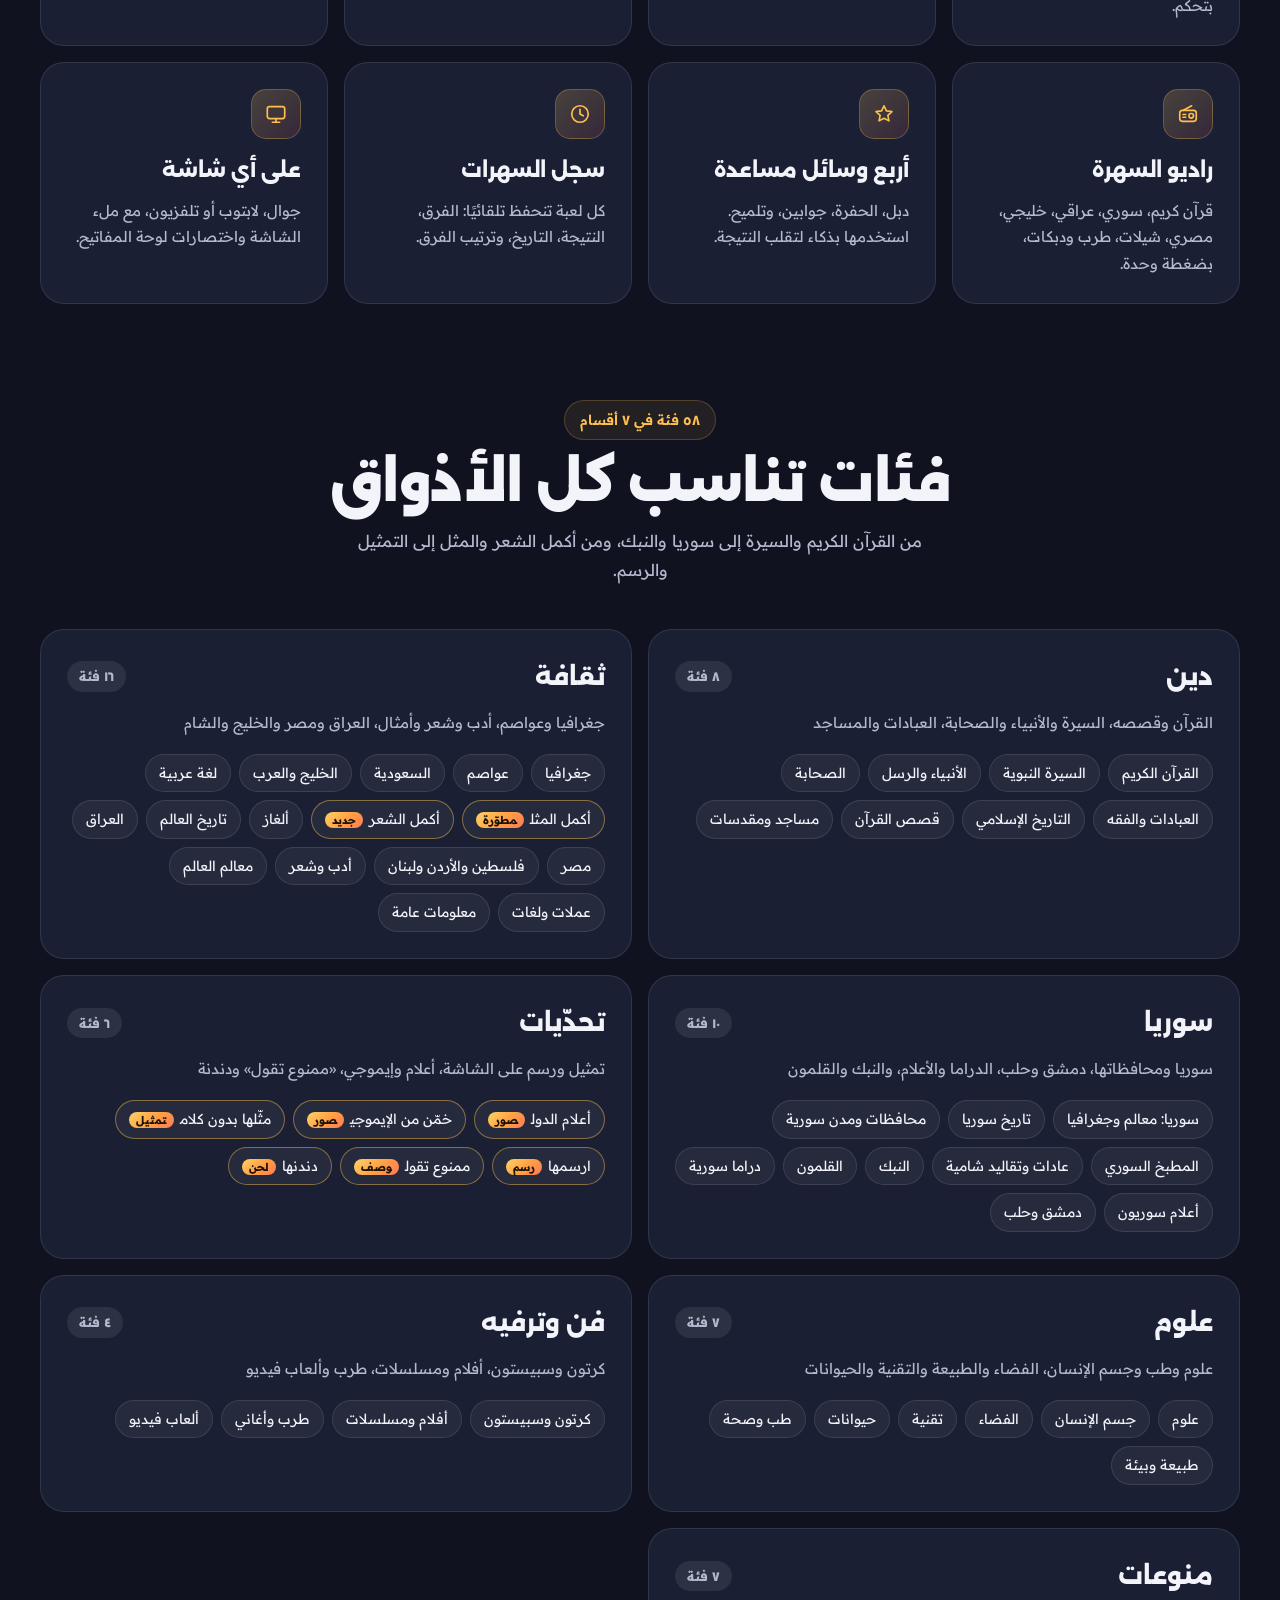
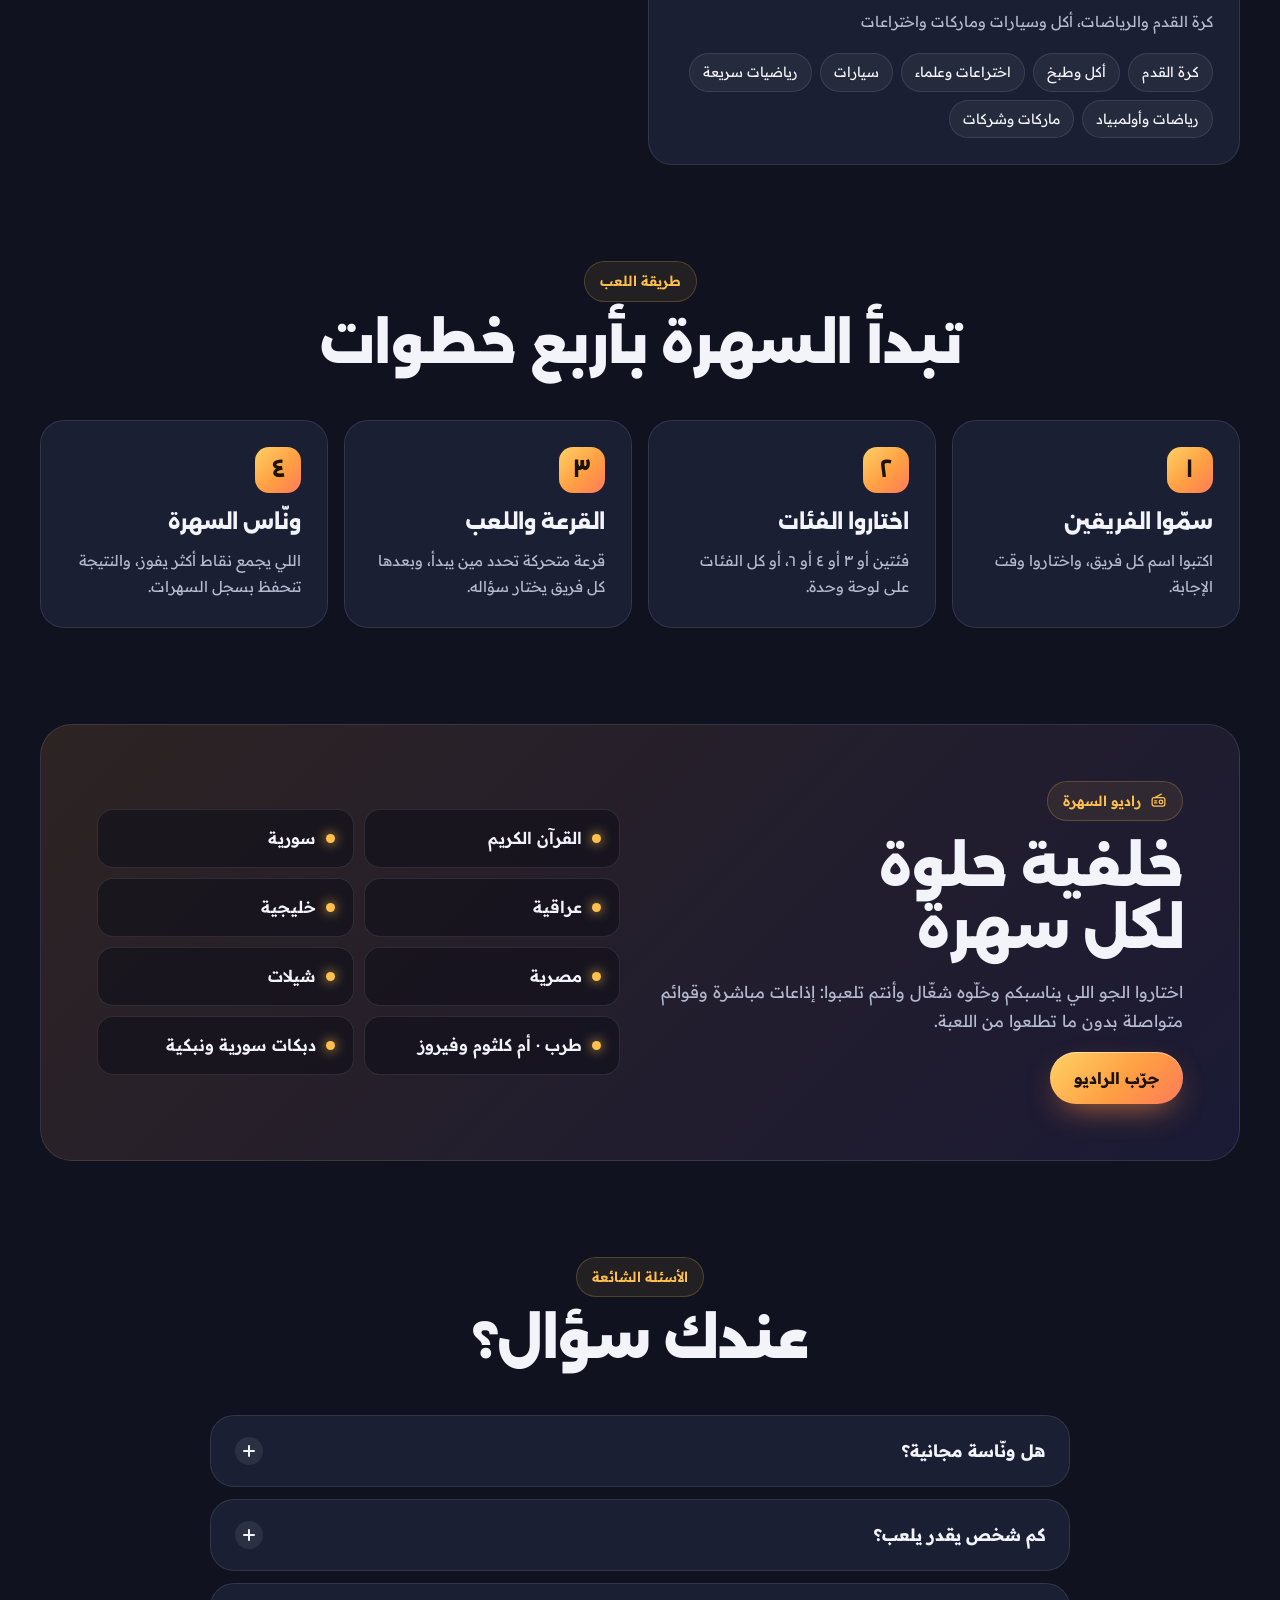
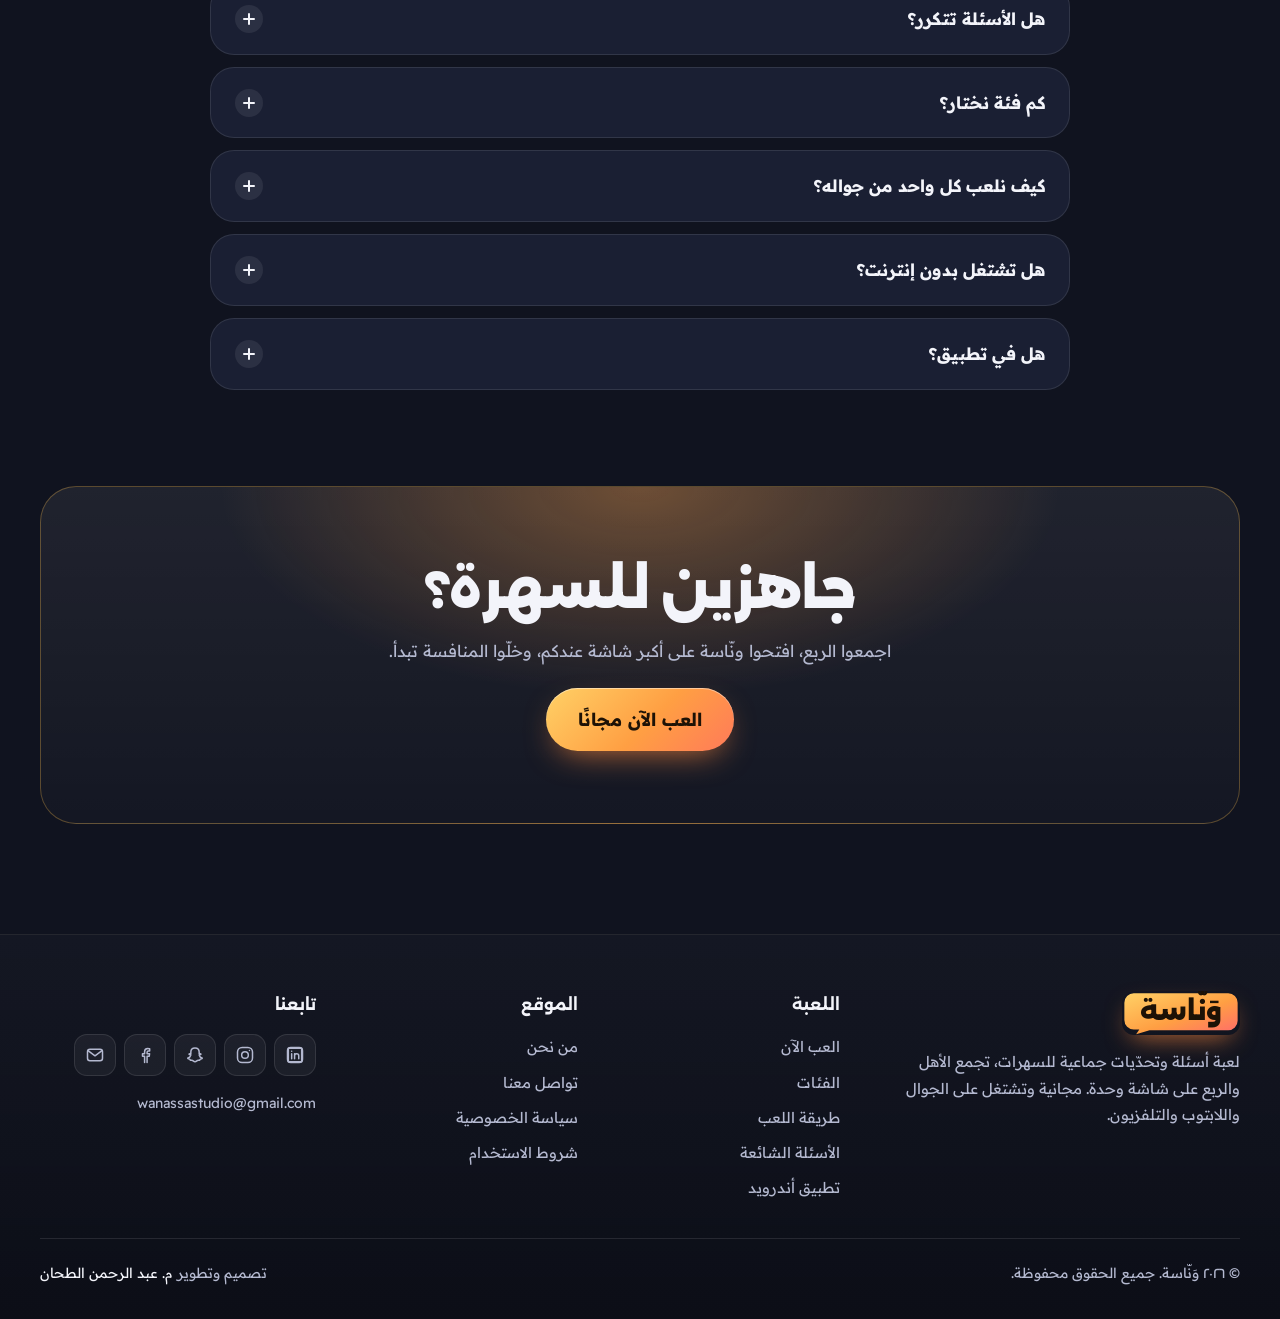
==== commit 1cc02d29: "إيميل الاستوديو بدل الشخصي وإزالة الرقم من الموقع Co-Authored-By: Claude Opus 5.5 <noreply@anthropic" ====
--- a/index.html
+++ b/index.html
@@ -115,7 +115,7 @@
       </div>
       <div><h4>اللعبة</h4><a href="play.html">العب الآن</a><a href="./#categories">الفئات</a><a href="./#how">طريقة اللعب</a><a href="./#faq">الأسئلة الشائعة</a><a href="https://github.com/AbodeTahan/wanasa/releases/download/app/wanasa.apk">تطبيق أندرويد</a></div>
       <div><h4>الموقع</h4><a href="about.html">من نحن</a><a href="contact.html">تواصل معنا</a><a href="privacy.html">سياسة الخصوصية</a><a href="terms.html">شروط الاستخدام</a></div>
-      <div><h4>تابعنا</h4><div class="socials"><a class="soc soc-linkedin" href="https://www.linkedin.com/in/abdulrahman-tahan-618ba6396" target="_blank" rel="noopener" aria-label="لينكدإن" title="لينكدإن"><svg class="si" viewBox="0 0 24 24" aria-hidden="true"><path d="M4 4h16v16H4z" fill="none"/><rect x="3" y="3" width="18" height="18" rx="4"/><path d="M8 10.5v6M8 7.5v.01M11.5 16.5v-6M11.5 13a2.5 2.5 0 0 1 5 0v3.5"/></svg></a><a class="soc soc-instagram" href="https://www.instagram.com/a.al.ta" target="_blank" rel="noopener" aria-label="إنستغرام" title="إنستغرام"><svg class="si" viewBox="0 0 24 24" aria-hidden="true"><rect x="3" y="3" width="18" height="18" rx="5.5"/><circle cx="12" cy="12" r="4"/><path d="M17.3 6.7v.01"/></svg></a><a class="soc soc-snapchat" href="https://www.snapchat.com/add/t7a_n" target="_blank" rel="noopener" aria-label="سناب شات" title="سناب شات"><svg class="si" viewBox="0 0 24 24" aria-hidden="true"><path d="M12 3.5c3 0 5 2.2 5 5v2.4l1.5-.5c.6 0 .9.6.4.9l-1.8 1c.5 1.7 1.8 2.9 3.3 3.3.4.1.4.6 0 .8-.9.4-1.8.6-2.3.8-.2.5 0 1.1-.6 1.2-.8.1-1.6-.3-2.6.2-.8.4-1.5 1.4-2.9 1.4s-2.1-1-2.9-1.4c-1-.5-1.8-.1-2.6-.2-.6-.1-.4-.7-.6-1.2-.5-.2-1.4-.4-2.3-.8-.4-.2-.4-.7 0-.8 1.5-.4 2.8-1.6 3.3-3.3l-1.8-1c-.5-.3-.2-.9.4-.9l1.5.5V8.5c0-2.8 2-5 5-5z"/></svg></a><a class="soc soc-facebook" href="https://www.facebook.com/share/1JiypZWpch/" target="_blank" rel="noopener" aria-label="فيسبوك" title="فيسبوك"><svg class="si" viewBox="0 0 24 24" aria-hidden="true"><path d="M14.5 21v-7.5h2.6l.4-3h-3V8.6c0-.9.3-1.5 1.5-1.5h1.6V4.4c-.3 0-1.2-.1-2.3-.1-2.3 0-3.8 1.4-3.8 3.9v2.3H9v3h2.5V21"/></svg></a><a class="soc soc-wa" href="https://wa.me/966598716166" target="_blank" rel="noopener" aria-label="واتساب" title="واتساب"><svg class="si" viewBox="0 0 24 24" aria-hidden="true"><path d="M4 20l1.2-3.7A8.3 8.3 0 1 1 8.6 19z"/><path d="M9.2 8.3c.3-.4.7-.4 1-.1l.9 1.6c.1.3 0 .6-.2.8l-.5.5c.4 1 1.3 1.9 2.4 2.4l.5-.5c.2-.2.5-.3.8-.2l1.6.9c.3.2.3.6 0 1-.6.8-1.6 1.1-2.5.8-2.1-.7-3.6-2.2-4.3-4.3-.3-.9 0-1.9.3-2.9z"/></svg></a><a class="soc soc-mail" href="mailto:abodealtahan11@gmail.com" aria-label="البريد الإلكتروني" title="البريد الإلكتروني"><svg class="si" viewBox="0 0 24 24" aria-hidden="true"><rect x="3" y="5" width="18" height="14" rx="3"/><path d="M4 7l8 6 8-6"/></svg></a></div><a class="f-mail" href="mailto:abodealtahan11@gmail.com">abodealtahan11@gmail.com</a></div>
+      <div><h4>تابعنا</h4><div class="socials"><a class="soc soc-linkedin" href="https://www.linkedin.com/in/abdulrahman-tahan-618ba6396" target="_blank" rel="noopener" aria-label="لينكدإن" title="لينكدإن"><svg class="si" viewBox="0 0 24 24" aria-hidden="true"><path d="M4 4h16v16H4z" fill="none"/><rect x="3" y="3" width="18" height="18" rx="4"/><path d="M8 10.5v6M8 7.5v.01M11.5 16.5v-6M11.5 13a2.5 2.5 0 0 1 5 0v3.5"/></svg></a><a class="soc soc-instagram" href="https://www.instagram.com/a.al.ta" target="_blank" rel="noopener" aria-label="إنستغرام" title="إنستغرام"><svg class="si" viewBox="0 0 24 24" aria-hidden="true"><rect x="3" y="3" width="18" height="18" rx="5.5"/><circle cx="12" cy="12" r="4"/><path d="M17.3 6.7v.01"/></svg></a><a class="soc soc-snapchat" href="https://www.snapchat.com/add/t7a_n" target="_blank" rel="noopener" aria-label="سناب شات" title="سناب شات"><svg class="si" viewBox="0 0 24 24" aria-hidden="true"><path d="M12 3.5c3 0 5 2.2 5 5v2.4l1.5-.5c.6 0 .9.6.4.9l-1.8 1c.5 1.7 1.8 2.9 3.3 3.3.4.1.4.6 0 .8-.9.4-1.8.6-2.3.8-.2.5 0 1.1-.6 1.2-.8.1-1.6-.3-2.6.2-.8.4-1.5 1.4-2.9 1.4s-2.1-1-2.9-1.4c-1-.5-1.8-.1-2.6-.2-.6-.1-.4-.7-.6-1.2-.5-.2-1.4-.4-2.3-.8-.4-.2-.4-.7 0-.8 1.5-.4 2.8-1.6 3.3-3.3l-1.8-1c-.5-.3-.2-.9.4-.9l1.5.5V8.5c0-2.8 2-5 5-5z"/></svg></a><a class="soc soc-facebook" href="https://www.facebook.com/share/1JiypZWpch/" target="_blank" rel="noopener" aria-label="فيسبوك" title="فيسبوك"><svg class="si" viewBox="0 0 24 24" aria-hidden="true"><path d="M14.5 21v-7.5h2.6l.4-3h-3V8.6c0-.9.3-1.5 1.5-1.5h1.6V4.4c-.3 0-1.2-.1-2.3-.1-2.3 0-3.8 1.4-3.8 3.9v2.3H9v3h2.5V21"/></svg></a><a class="soc soc-mail" href="mailto:wanassastudio@gmail.com" aria-label="البريد الإلكتروني" title="البريد الإلكتروني"><svg class="si" viewBox="0 0 24 24" aria-hidden="true"><rect x="3" y="5" width="18" height="14" rx="3"/><path d="M4 7l8 6 8-6"/></svg></a></div><a class="f-mail" href="mailto:wanassastudio@gmail.com">wanassastudio@gmail.com</a></div>
     </div>
     <div class="f-bottom"><span>© ٢٠٢٦ وَنّاسة. جميع الحقوق محفوظة.</span><span>تصميم وتطوير <a href="about.html#founder">م. عبد الرحمن الطحان</a></span></div>
   </div>
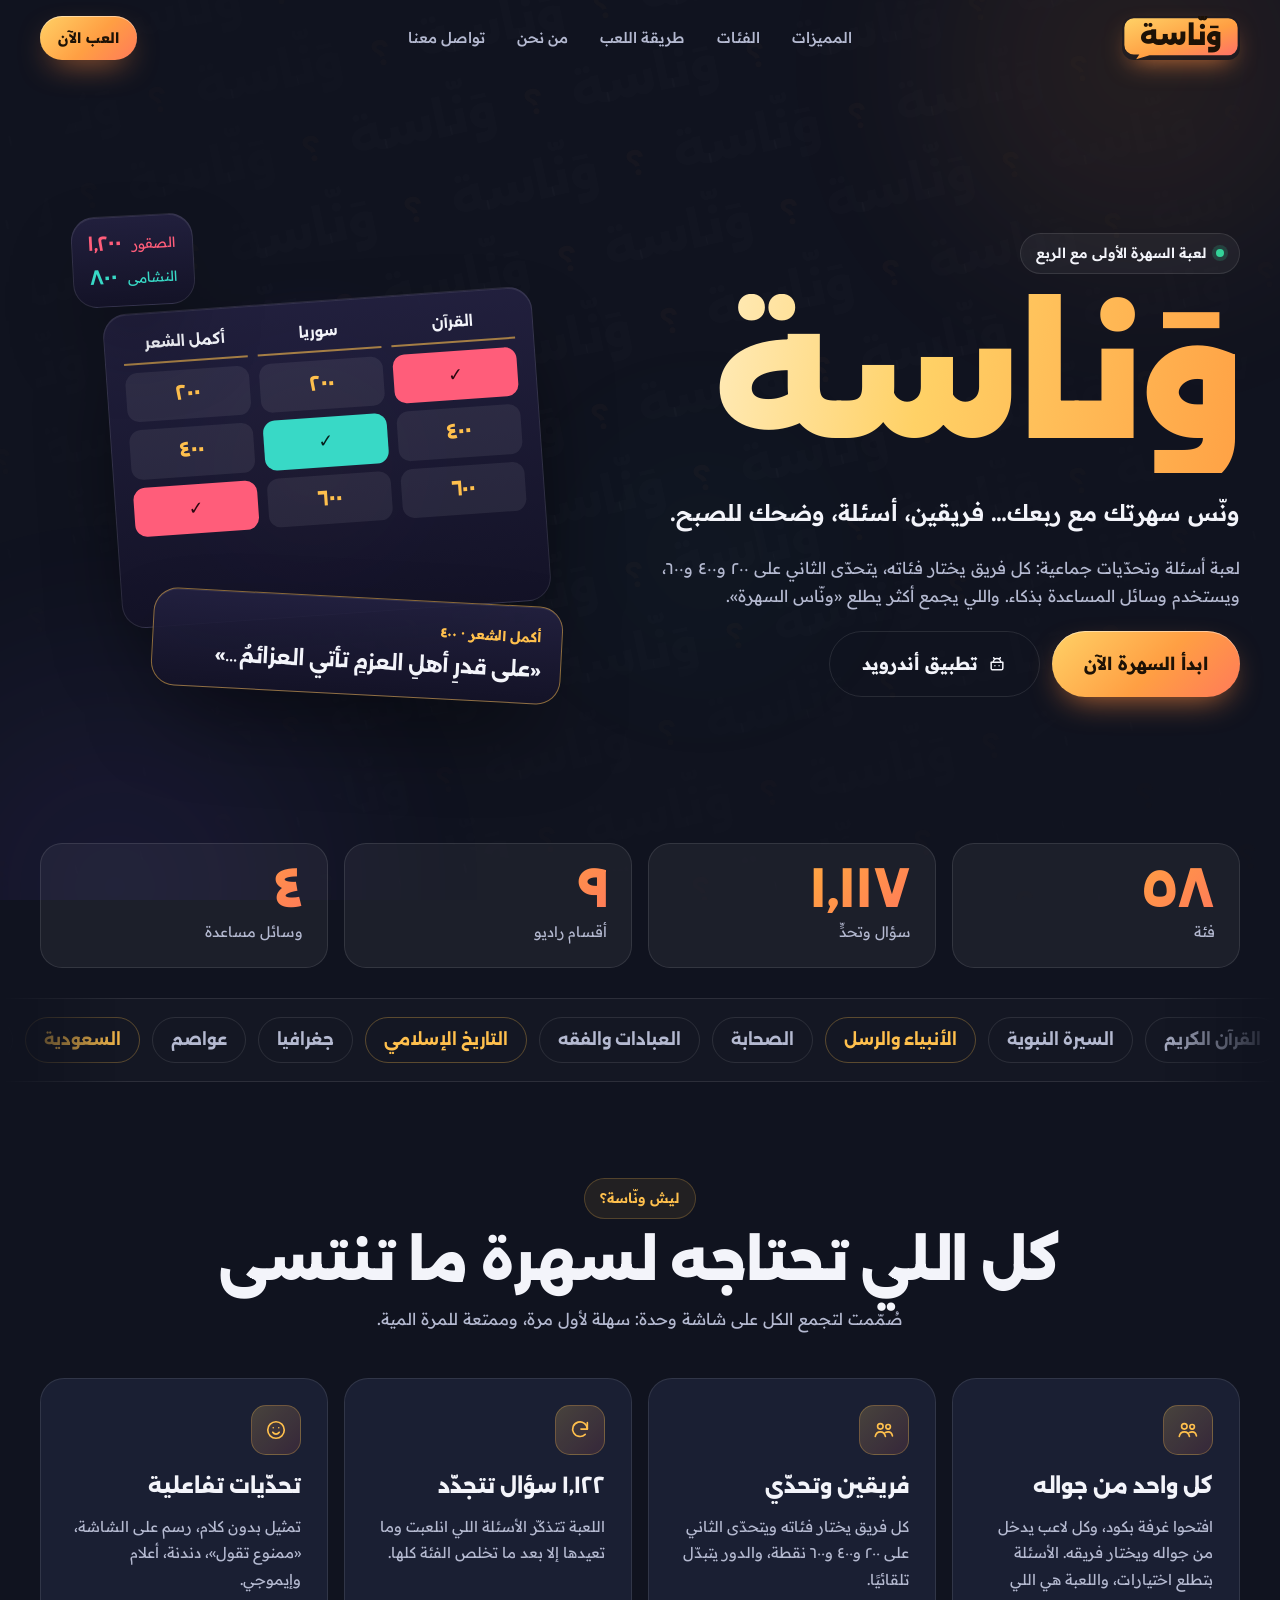
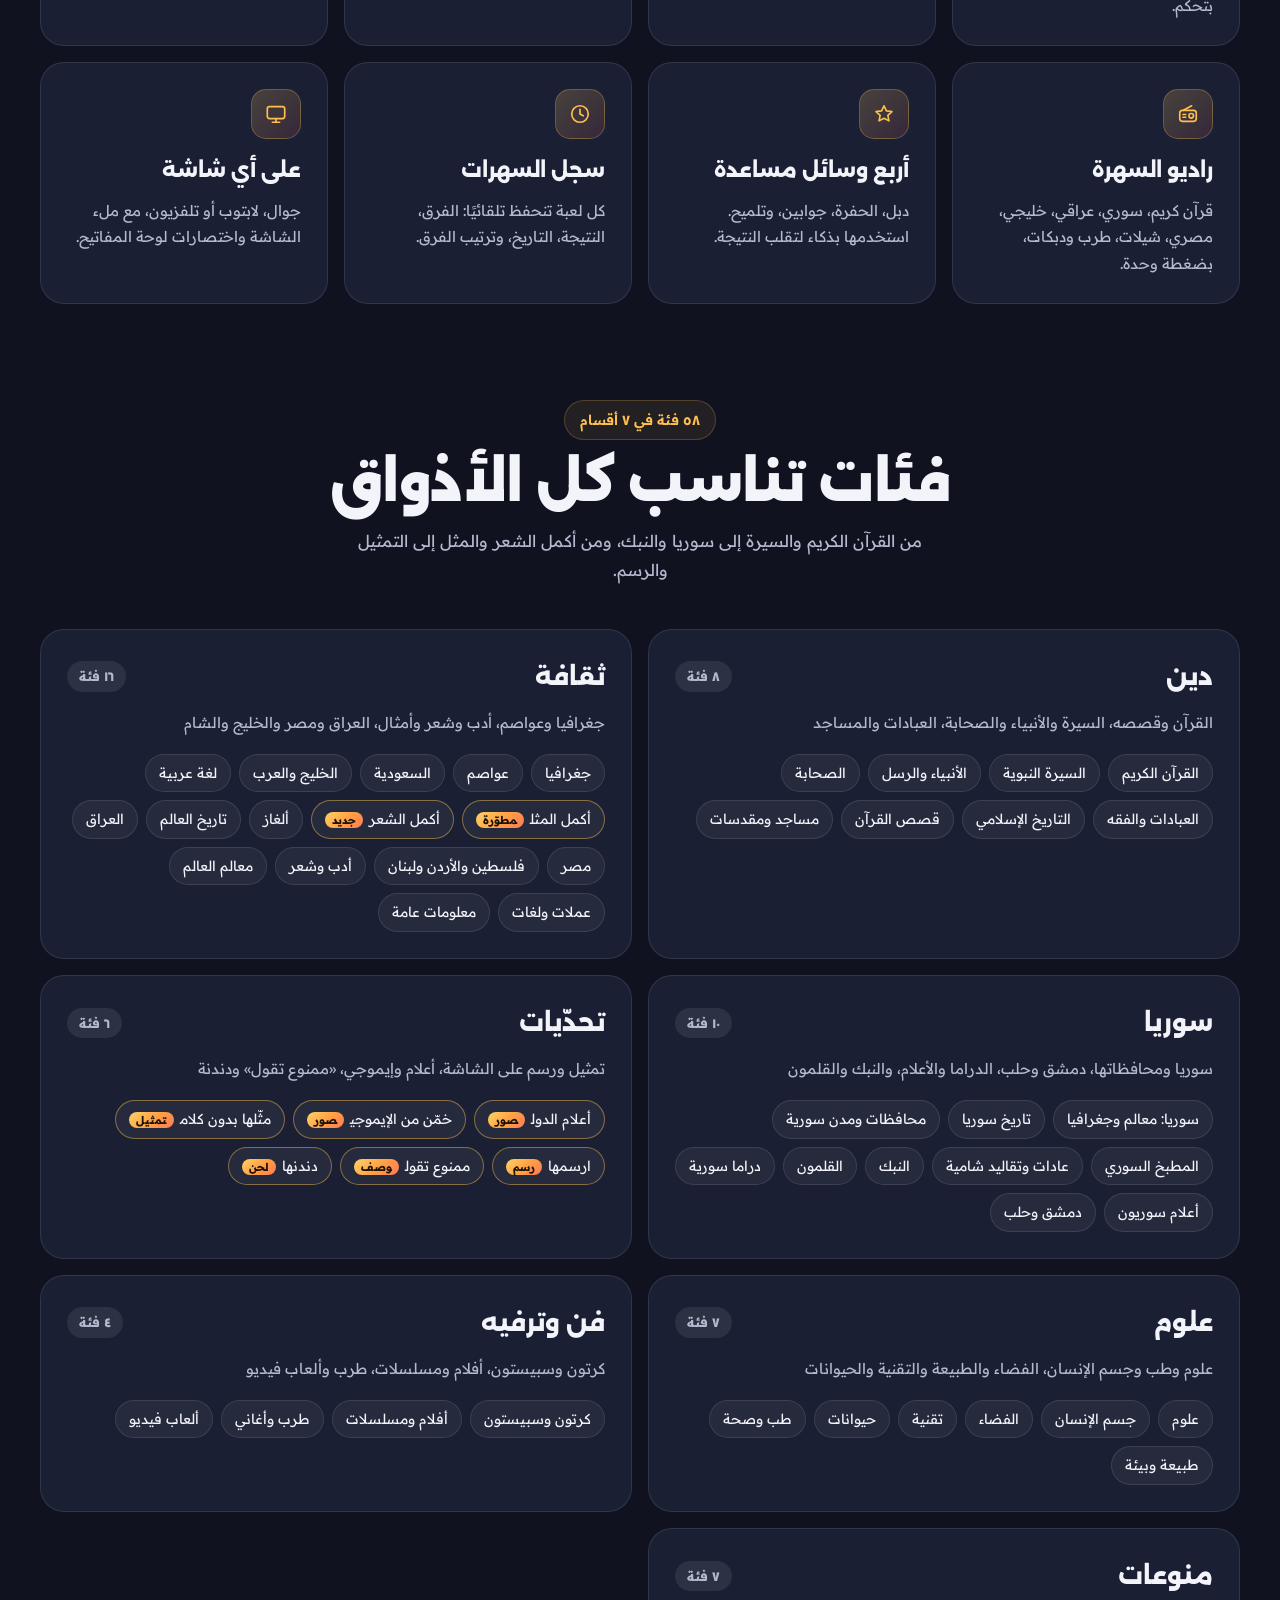
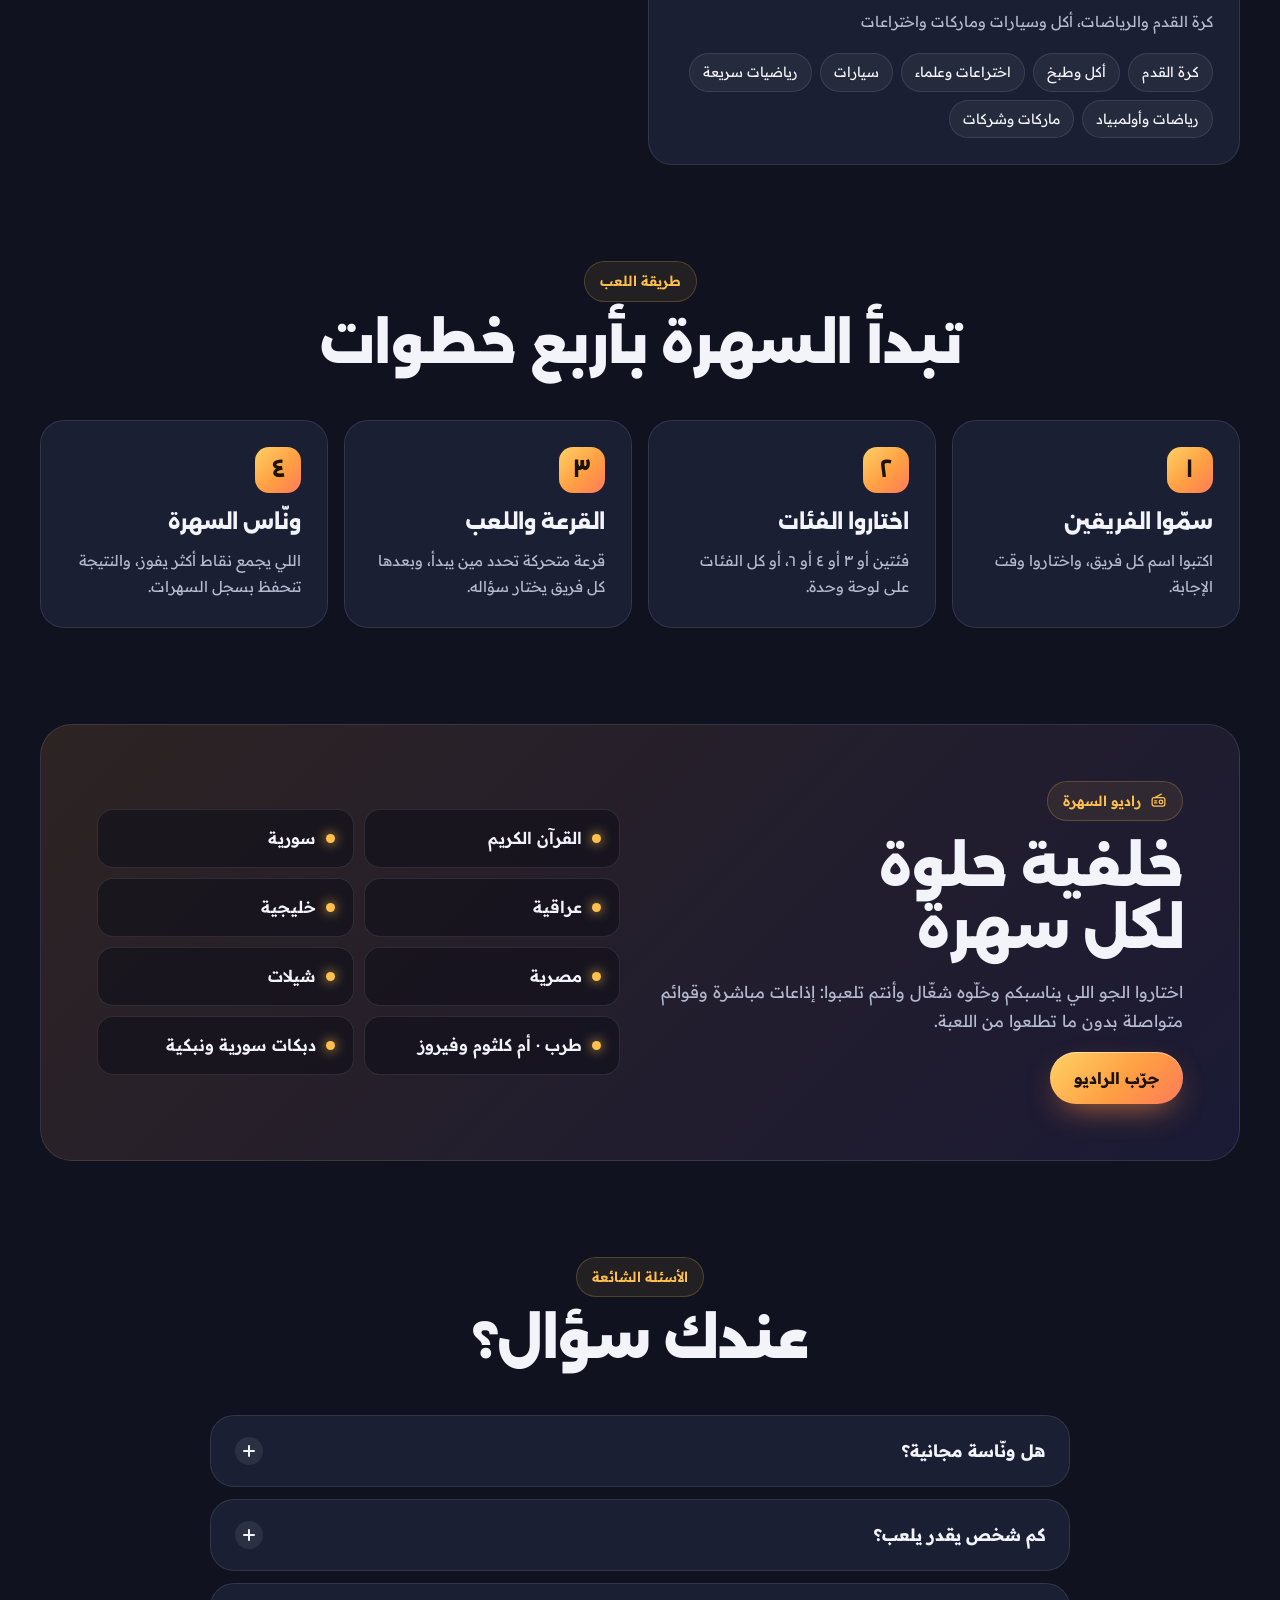
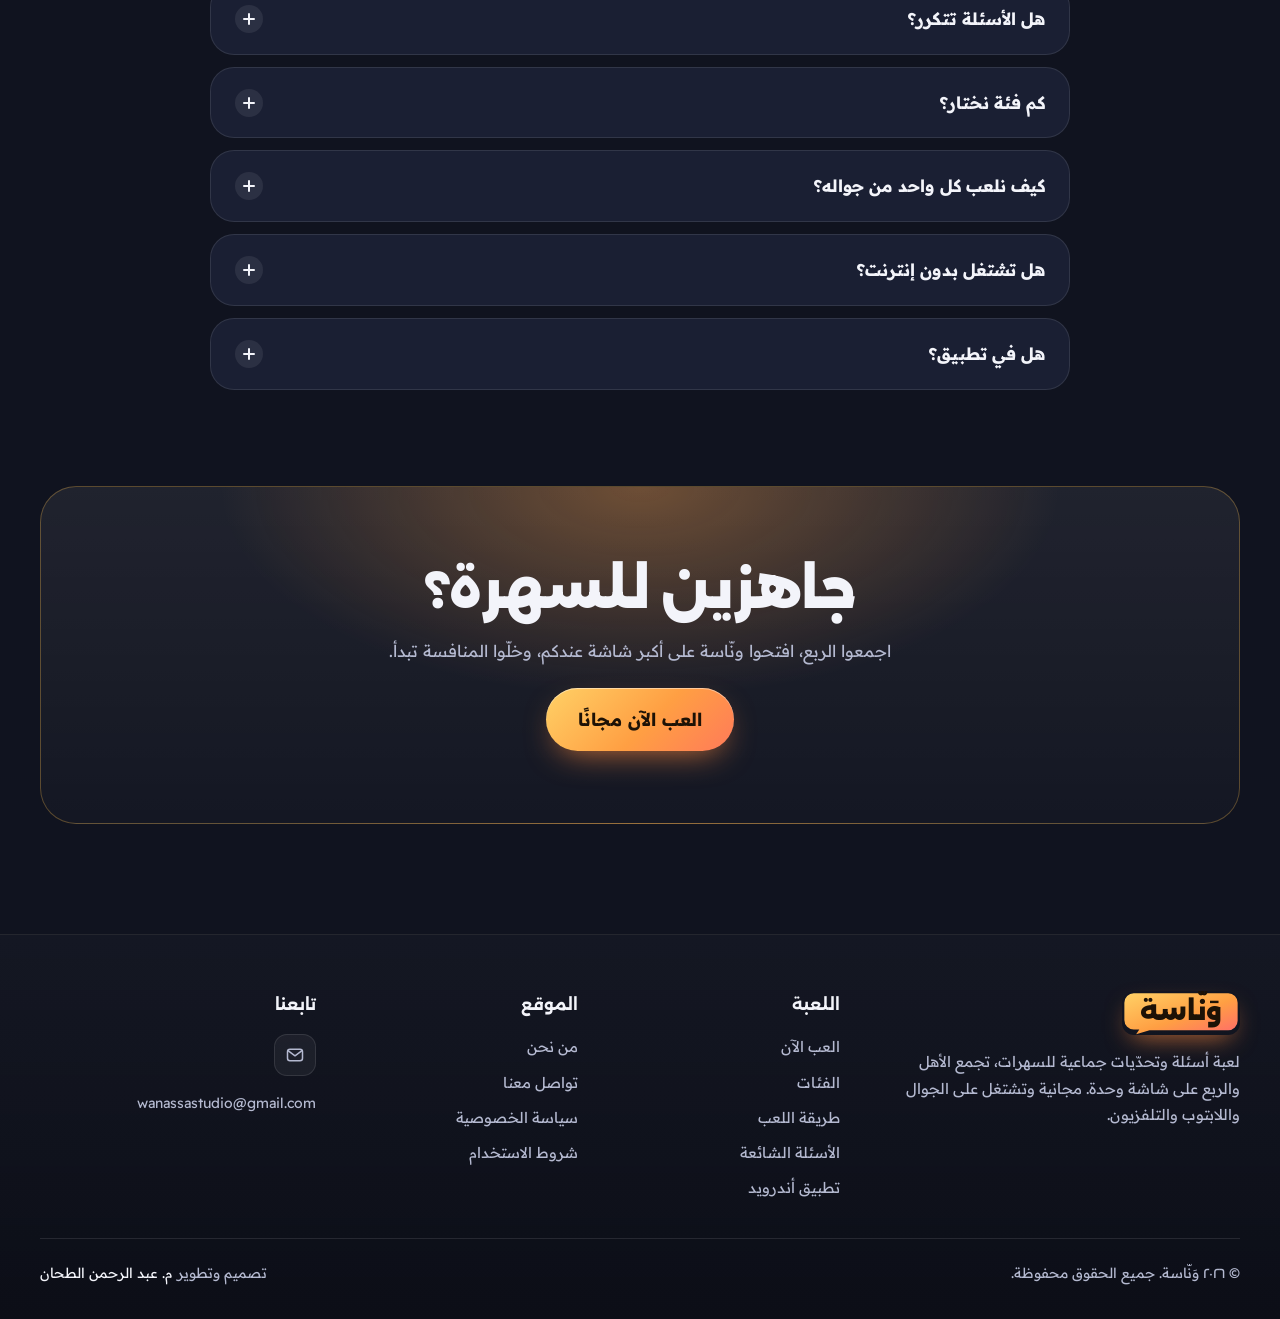
==== commit 6d1b8208: "إزالة حسابات التواصل الشخصية من الموقع Co-Authored-By: Claude Opus 5.5 <noreply@anthropic.com> Claud" ====
--- a/index.html
+++ b/index.html
@@ -24,7 +24,7 @@
 <link rel="preconnect" href="https://fonts.gstatic.com" crossorigin>
 <link rel="stylesheet" href="https://fonts.googleapis.com/css2?family=Alexandria:wght@500;700;800;900&family=Readex+Pro:wght@300;400;500;600;700&display=swap">
 <link rel="stylesheet" href="assets/site.css">
-<script type="application/ld+json">{"@context": "https://schema.org", "@graph": [{"@type": "WebSite", "@id": "https://abodetahan.github.io/wanasa/#site", "name": "وَنّاسة", "alternateName": ["ونّاسة", "ونانسة", "Wanasa"], "url": "https://abodetahan.github.io/wanasa/", "inLanguage": "ar"}, {"@type": "Person", "@id": "https://abodetahan.github.io/wanasa/#founder", "name": "عبد الرحمن الطحان", "jobTitle": "مصمم ومطوّر", "homeLocation": {"@type": "Place", "name": "النبك، القلمون، سوريا"}, "sameAs": ["https://www.linkedin.com/in/abdulrahman-tahan-618ba6396", "https://www.instagram.com/a.al.ta", "https://www.snapchat.com/add/t7a_n", "https://www.facebook.com/share/1JiypZWpch/"]}, {"@type": "VideoGame", "name": "وَنّاسة", "url": "https://abodetahan.github.io/wanasa/play.html", "author": {"@id": "https://abodetahan.github.io/wanasa/#founder"}, "description": "لعبة أسئلة وأجوبة جماعية بين فريقين للسهرات، فيها 58 فئة و1122 سؤالًا وتحدّيًا.", "inLanguage": "ar", "genre": ["Trivia", "Party game"], "gamePlatform": ["Web browser", "Android"], "applicationCategory": "Game", "offers": {"@type": "Offer", "price": "0", "priceCurrency": "USD"}}, {"@type": "FAQPage", "mainEntity": [{"@type": "Question", "name": "هل ونّاسة مجانية؟", "acceptedAnswer": {"@type": "Answer", "text": "نعم، مجانية بالكامل. بتسجّل اسمك وإيميلك مرة وحدة على جهازك وبتبدأ اللعب."}}, {"@type": "Question", "name": "كم شخص يقدر يلعب؟", "acceptedAnswer": {"@type": "Answer", "text": "فريقين بأي عدد من الأشخاص. شاشة وحدة تكفي، والأفضل تلفزيون أو لابتوب يشوفه الكل."}}, {"@type": "Question", "name": "هل الأسئلة تتكرر؟", "acceptedAnswer": {"@type": "Answer", "text": "فيها ١٬١٢٢ سؤال وتحدٍّ في ٥٨ فئة. اللعبة تحفظ الأسئلة اللي انلعبت على جهازك وما ترجعها إلا بعد ما تخلص الفئة."}}, {"@type": "Question", "name": "كم فئة نختار؟", "acceptedAnswer": {"@type": "Answer", "text": "تختاروا فئتين أو ٣ أو ٤ أو ٦، أو تلعبوا بكل الفئات على لوحة وحدة."}}, {"@type": "Question", "name": "كيف نلعب كل واحد من جواله؟", "acceptedAnswer": {"@type": "Answer", "text": "من صفحة اللعبة اضغط «أنشئ غرفة»، فيطلعلك كود ورابط دعوة. أصحابك يفتحوا الرابط أو يكتبوا الكود من «ادخل غرفة»، وكل واحد يختار فريقه (لحد ٦ بالفريق). الأسئلة بتطلع اختيارات، واللعبة بتحسب الصح والغلط لحالها."}}, {"@type": "Question", "name": "هل تشتغل بدون إنترنت؟", "acceptedAnswer": {"@type": "Answer", "text": "بعد أول فتح تشتغل اللعبة بدون إنترنت. الراديو المباشر يحتاج إنترنت."}}, {"@type": "Question", "name": "هل في تطبيق؟", "acceptedAnswer": {"@type": "Answer", "text": "فيه تطبيق أندرويد تحمّله من هنا. على آيفون افتح الموقع من سفاري واختر «إضافة إلى الشاشة الرئيسية»."}}]}]}</script>
+<script type="application/ld+json">{"@context": "https://schema.org", "@graph": [{"@type": "WebSite", "@id": "https://abodetahan.github.io/wanasa/#site", "name": "وَنّاسة", "alternateName": ["ونّاسة", "ونانسة", "Wanasa"], "url": "https://abodetahan.github.io/wanasa/", "inLanguage": "ar"}, {"@type": "Organization", "@id": "https://abodetahan.github.io/wanasa/#founder", "name": "Wanassa Studio · ونّاسة ستوديو", "email": "wanassastudio@gmail.com", "founder": {"@type": "Person", "name": "عبد الرحمن الطحان"}}, {"@type": "VideoGame", "name": "وَنّاسة", "url": "https://abodetahan.github.io/wanasa/play.html", "author": {"@id": "https://abodetahan.github.io/wanasa/#founder"}, "description": "لعبة أسئلة وأجوبة جماعية بين فريقين للسهرات، فيها 58 فئة و1122 سؤالًا وتحدّيًا.", "inLanguage": "ar", "genre": ["Trivia", "Party game"], "gamePlatform": ["Web browser", "Android"], "applicationCategory": "Game", "offers": {"@type": "Offer", "price": "0", "priceCurrency": "USD"}}, {"@type": "FAQPage", "mainEntity": [{"@type": "Question", "name": "هل ونّاسة مجانية؟", "acceptedAnswer": {"@type": "Answer", "text": "نعم، مجانية بالكامل. بتسجّل اسمك وإيميلك مرة وحدة على جهازك وبتبدأ اللعب."}}, {"@type": "Question", "name": "كم شخص يقدر يلعب؟", "acceptedAnswer": {"@type": "Answer", "text": "فريقين بأي عدد من الأشخاص. شاشة وحدة تكفي، والأفضل تلفزيون أو لابتوب يشوفه الكل."}}, {"@type": "Question", "name": "هل الأسئلة تتكرر؟", "acceptedAnswer": {"@type": "Answer", "text": "فيها ١٬١٢٢ سؤال وتحدٍّ في ٥٨ فئة. اللعبة تحفظ الأسئلة اللي انلعبت على جهازك وما ترجعها إلا بعد ما تخلص الفئة."}}, {"@type": "Question", "name": "كم فئة نختار؟", "acceptedAnswer": {"@type": "Answer", "text": "تختاروا فئتين أو ٣ أو ٤ أو ٦، أو تلعبوا بكل الفئات على لوحة وحدة."}}, {"@type": "Question", "name": "كيف نلعب كل واحد من جواله؟", "acceptedAnswer": {"@type": "Answer", "text": "من صفحة اللعبة اضغط «أنشئ غرفة»، فيطلعلك كود ورابط دعوة. أصحابك يفتحوا الرابط أو يكتبوا الكود من «ادخل غرفة»، وكل واحد يختار فريقه (لحد ٦ بالفريق). الأسئلة بتطلع اختيارات، واللعبة بتحسب الصح والغلط لحالها."}}, {"@type": "Question", "name": "هل تشتغل بدون إنترنت؟", "acceptedAnswer": {"@type": "Answer", "text": "بعد أول فتح تشتغل اللعبة بدون إنترنت. الراديو المباشر يحتاج إنترنت."}}, {"@type": "Question", "name": "هل في تطبيق؟", "acceptedAnswer": {"@type": "Answer", "text": "فيه تطبيق أندرويد تحمّله من هنا. على آيفون افتح الموقع من سفاري واختر «إضافة إلى الشاشة الرئيسية»."}}]}]}</script>
 </head>
 <body>
 <div class="bg" aria-hidden="true"><i></i><i></i><i></i></div>
@@ -115,7 +115,7 @@
       </div>
       <div><h4>اللعبة</h4><a href="play.html">العب الآن</a><a href="./#categories">الفئات</a><a href="./#how">طريقة اللعب</a><a href="./#faq">الأسئلة الشائعة</a><a href="https://github.com/AbodeTahan/wanasa/releases/download/app/wanasa.apk">تطبيق أندرويد</a></div>
       <div><h4>الموقع</h4><a href="about.html">من نحن</a><a href="contact.html">تواصل معنا</a><a href="privacy.html">سياسة الخصوصية</a><a href="terms.html">شروط الاستخدام</a></div>
-      <div><h4>تابعنا</h4><div class="socials"><a class="soc soc-linkedin" href="https://www.linkedin.com/in/abdulrahman-tahan-618ba6396" target="_blank" rel="noopener" aria-label="لينكدإن" title="لينكدإن"><svg class="si" viewBox="0 0 24 24" aria-hidden="true"><path d="M4 4h16v16H4z" fill="none"/><rect x="3" y="3" width="18" height="18" rx="4"/><path d="M8 10.5v6M8 7.5v.01M11.5 16.5v-6M11.5 13a2.5 2.5 0 0 1 5 0v3.5"/></svg></a><a class="soc soc-instagram" href="https://www.instagram.com/a.al.ta" target="_blank" rel="noopener" aria-label="إنستغرام" title="إنستغرام"><svg class="si" viewBox="0 0 24 24" aria-hidden="true"><rect x="3" y="3" width="18" height="18" rx="5.5"/><circle cx="12" cy="12" r="4"/><path d="M17.3 6.7v.01"/></svg></a><a class="soc soc-snapchat" href="https://www.snapchat.com/add/t7a_n" target="_blank" rel="noopener" aria-label="سناب شات" title="سناب شات"><svg class="si" viewBox="0 0 24 24" aria-hidden="true"><path d="M12 3.5c3 0 5 2.2 5 5v2.4l1.5-.5c.6 0 .9.6.4.9l-1.8 1c.5 1.7 1.8 2.9 3.3 3.3.4.1.4.6 0 .8-.9.4-1.8.6-2.3.8-.2.5 0 1.1-.6 1.2-.8.1-1.6-.3-2.6.2-.8.4-1.5 1.4-2.9 1.4s-2.1-1-2.9-1.4c-1-.5-1.8-.1-2.6-.2-.6-.1-.4-.7-.6-1.2-.5-.2-1.4-.4-2.3-.8-.4-.2-.4-.7 0-.8 1.5-.4 2.8-1.6 3.3-3.3l-1.8-1c-.5-.3-.2-.9.4-.9l1.5.5V8.5c0-2.8 2-5 5-5z"/></svg></a><a class="soc soc-facebook" href="https://www.facebook.com/share/1JiypZWpch/" target="_blank" rel="noopener" aria-label="فيسبوك" title="فيسبوك"><svg class="si" viewBox="0 0 24 24" aria-hidden="true"><path d="M14.5 21v-7.5h2.6l.4-3h-3V8.6c0-.9.3-1.5 1.5-1.5h1.6V4.4c-.3 0-1.2-.1-2.3-.1-2.3 0-3.8 1.4-3.8 3.9v2.3H9v3h2.5V21"/></svg></a><a class="soc soc-mail" href="mailto:wanassastudio@gmail.com" aria-label="البريد الإلكتروني" title="البريد الإلكتروني"><svg class="si" viewBox="0 0 24 24" aria-hidden="true"><rect x="3" y="5" width="18" height="14" rx="3"/><path d="M4 7l8 6 8-6"/></svg></a></div><a class="f-mail" href="mailto:wanassastudio@gmail.com">wanassastudio@gmail.com</a></div>
+      <div><h4>تابعنا</h4><div class="socials"><a class="soc soc-mail" href="mailto:wanassastudio@gmail.com" aria-label="البريد الإلكتروني" title="البريد الإلكتروني"><svg class="si" viewBox="0 0 24 24" aria-hidden="true"><rect x="3" y="5" width="18" height="14" rx="3"/><path d="M4 7l8 6 8-6"/></svg></a></div><a class="f-mail" href="mailto:wanassastudio@gmail.com">wanassastudio@gmail.com</a></div>
     </div>
     <div class="f-bottom"><span>© ٢٠٢٦ وَنّاسة. جميع الحقوق محفوظة.</span><span>تصميم وتطوير <a href="about.html#founder">م. عبد الرحمن الطحان</a></span></div>
   </div>
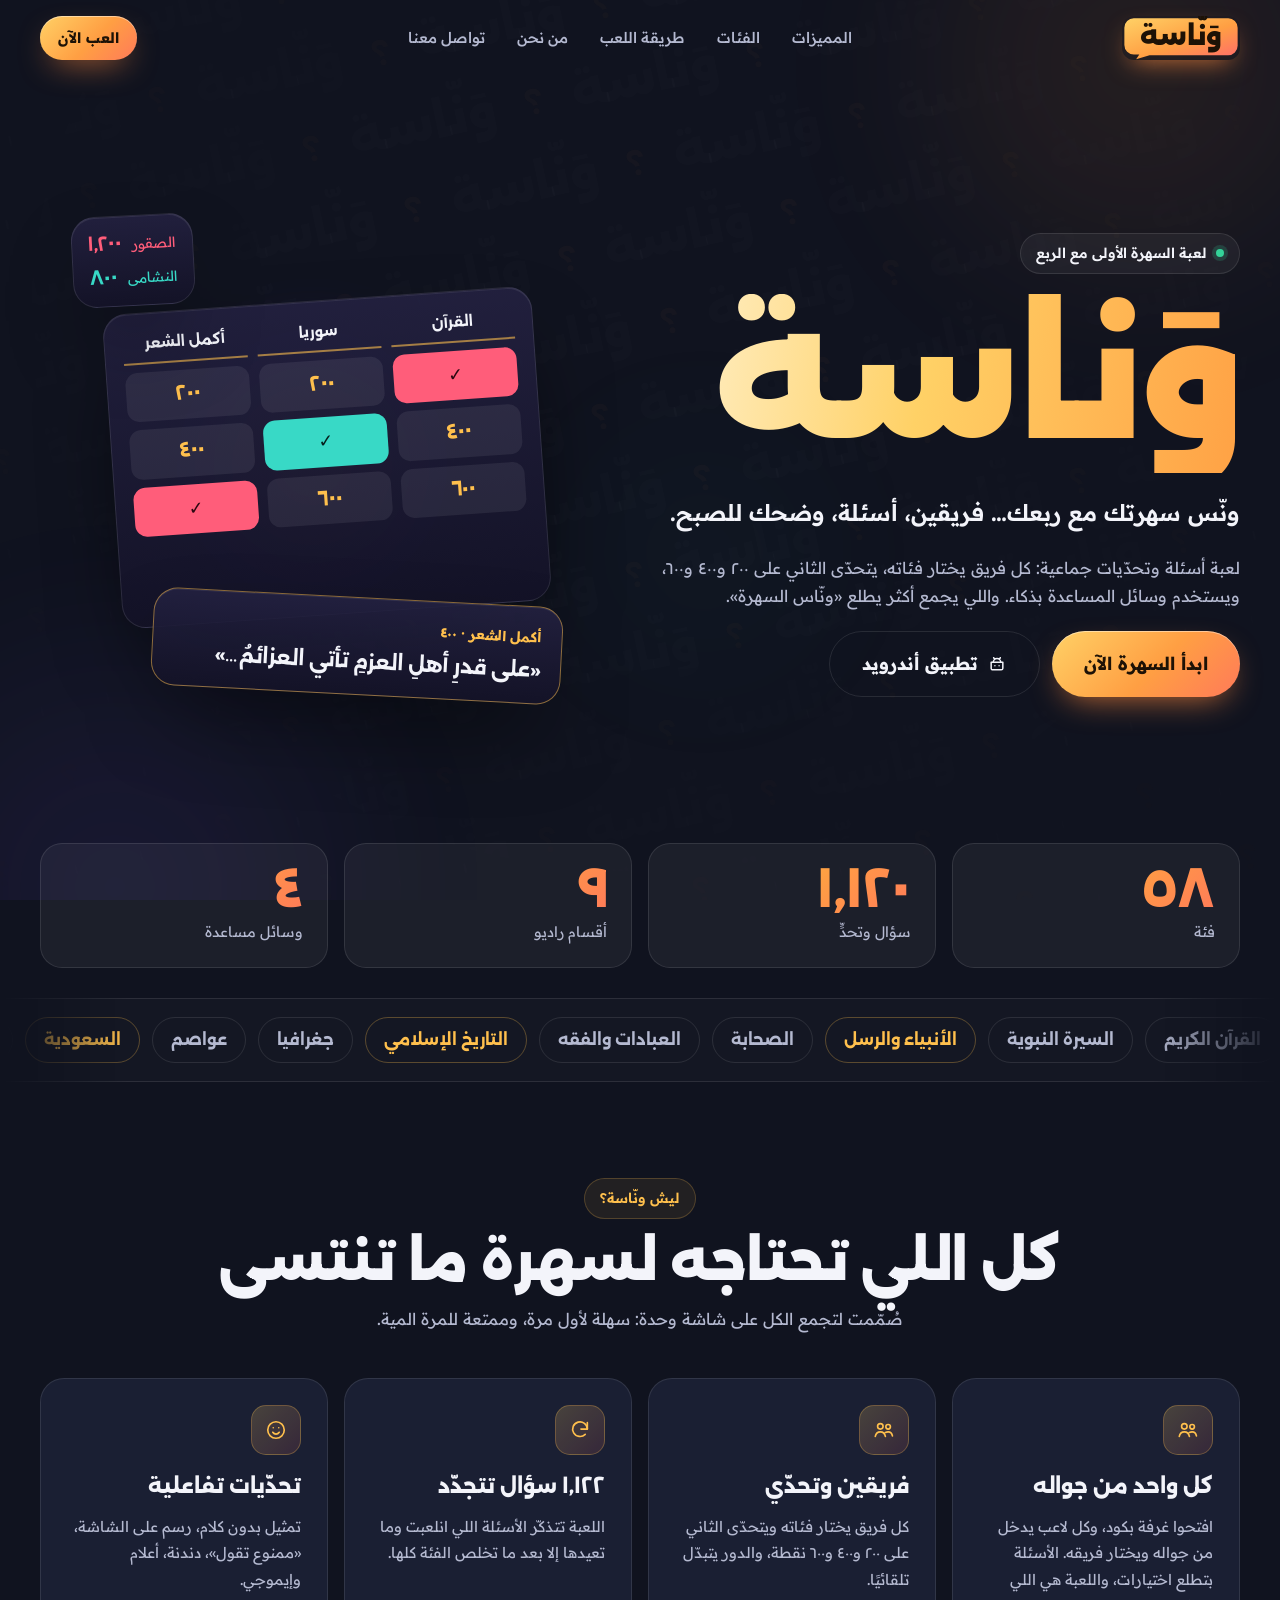
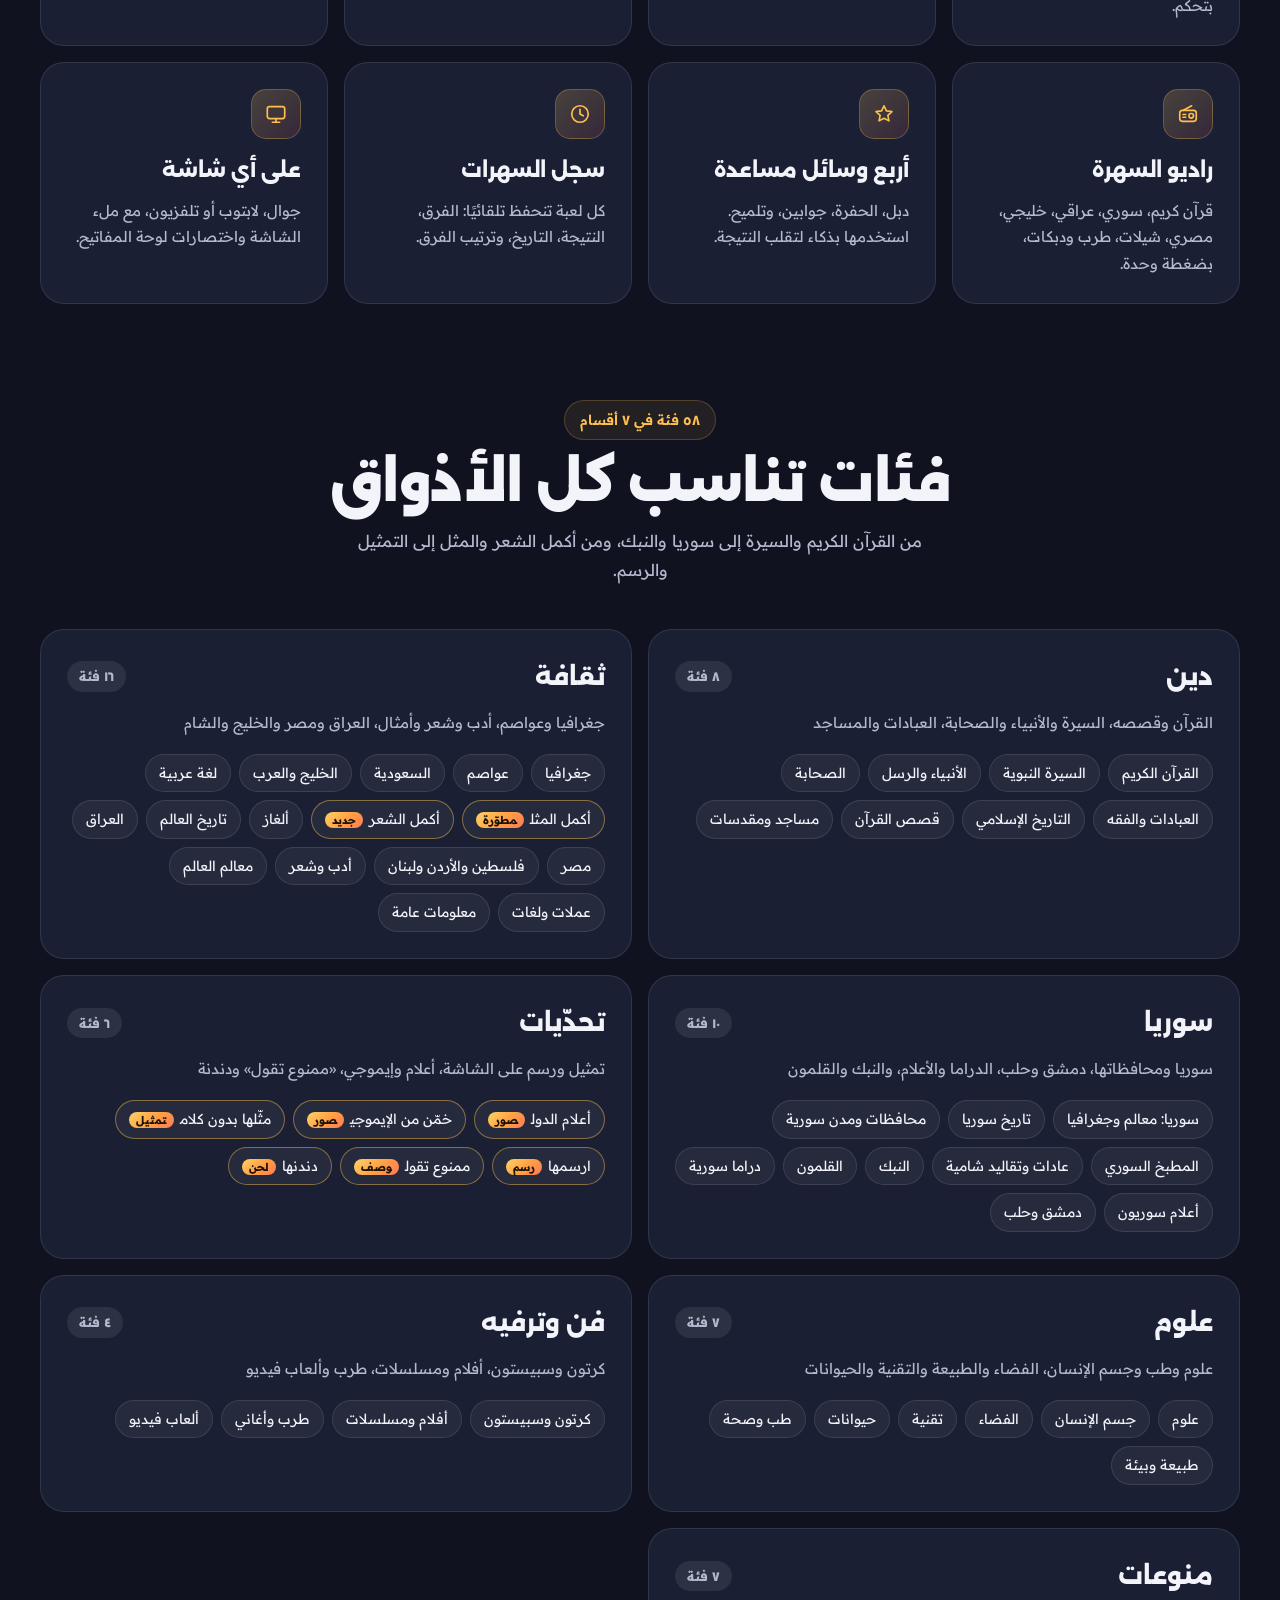
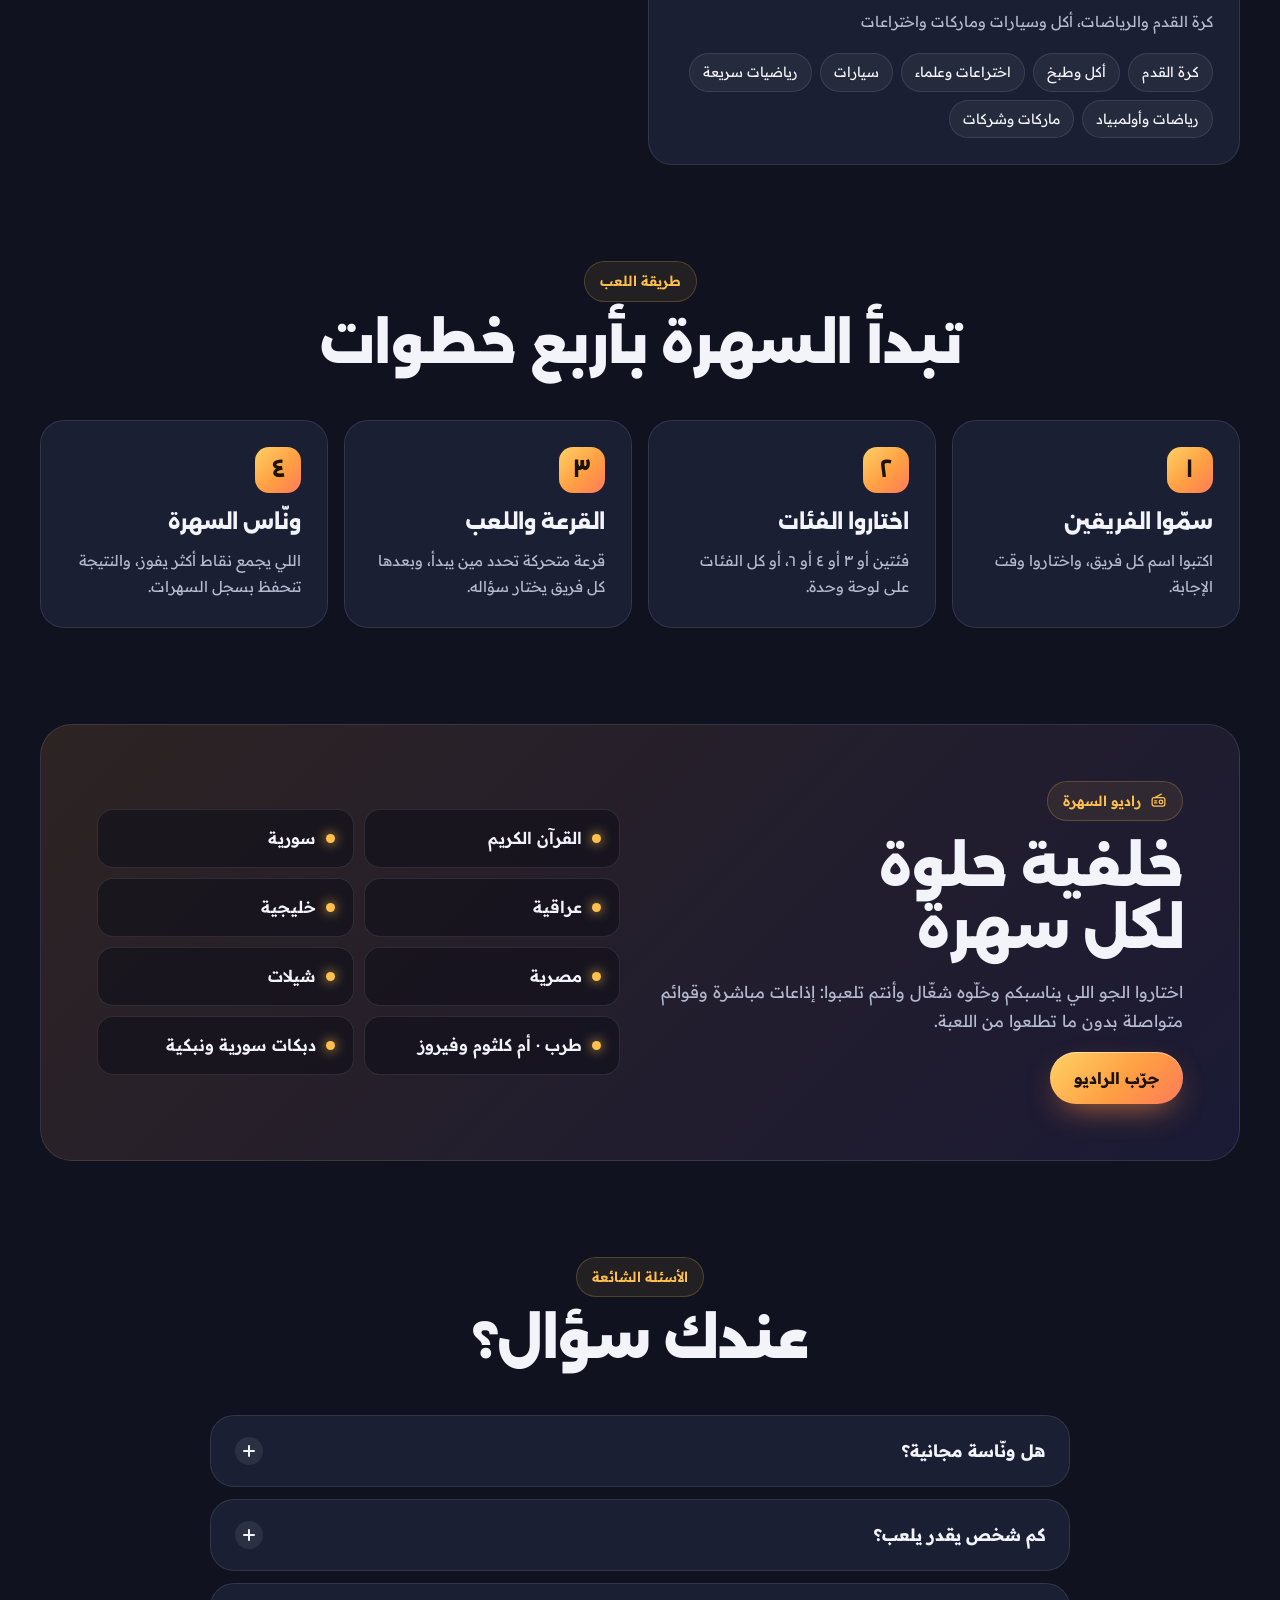
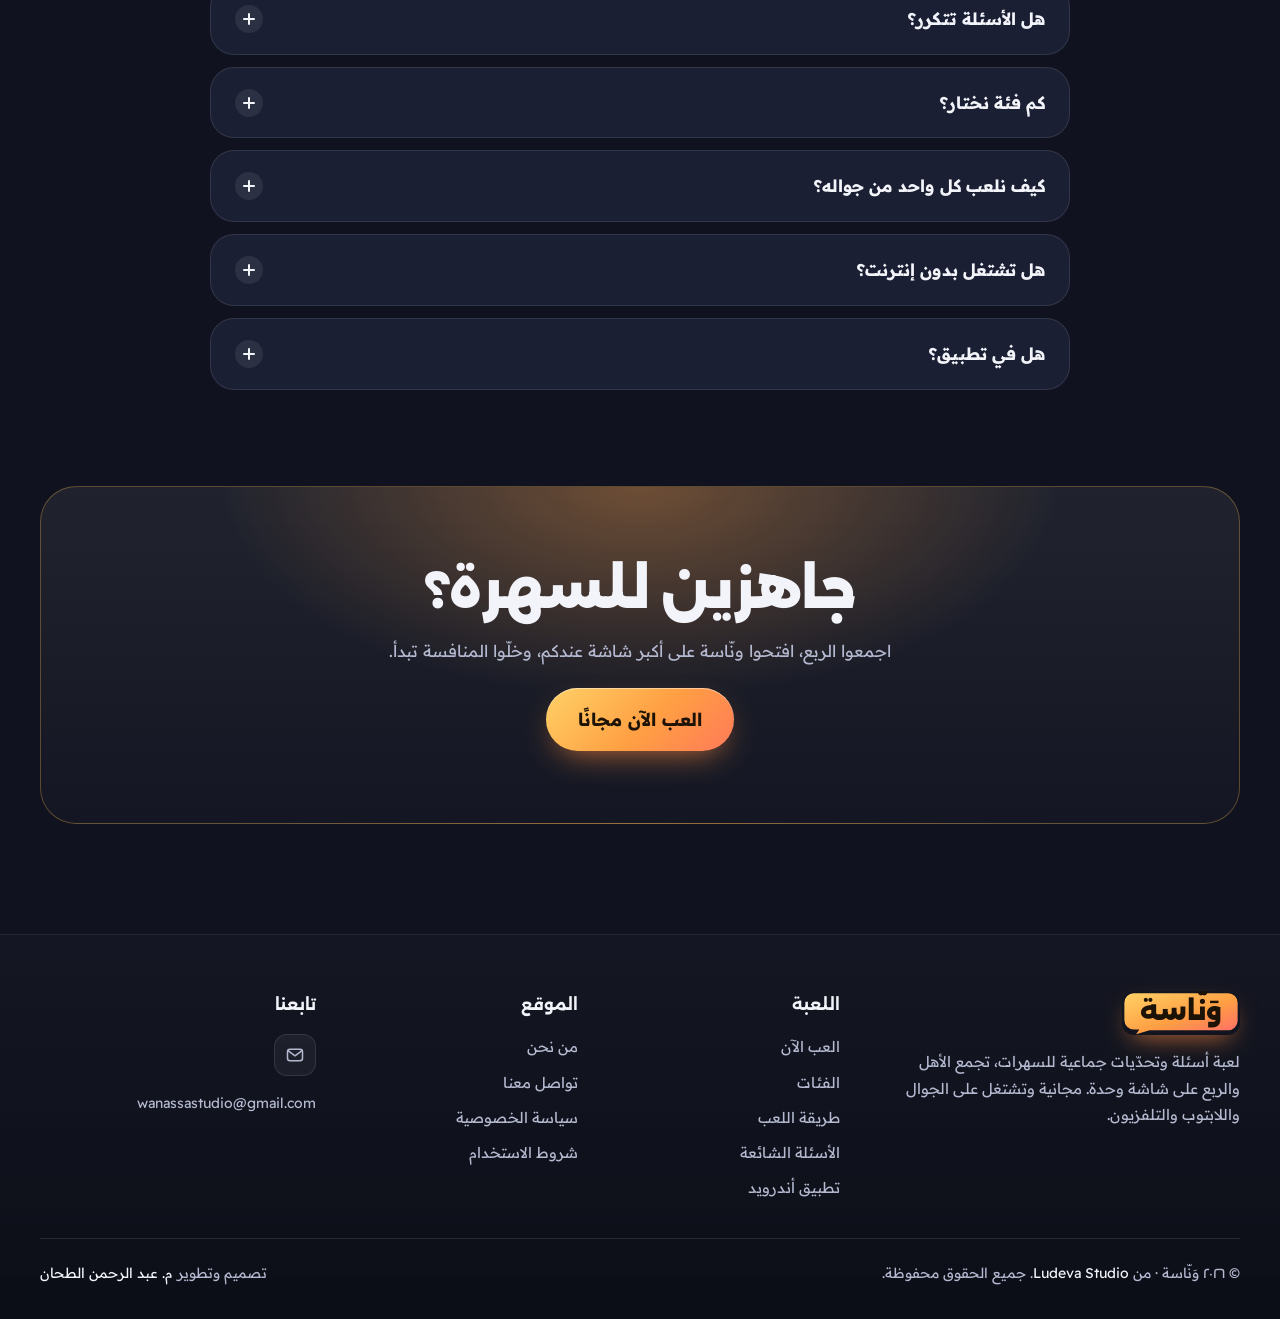
==== commit c94b1837: "فحص شامل: شريط الجوال، منع التمرير الأفقي، سؤال مكرر، حماية لوحة الإدارة، وتوقيع Ludeva Studio Co-Au" ====
--- a/index.html
+++ b/index.html
@@ -117,7 +117,7 @@
       <div><h4>الموقع</h4><a href="about.html">من نحن</a><a href="contact.html">تواصل معنا</a><a href="privacy.html">سياسة الخصوصية</a><a href="terms.html">شروط الاستخدام</a></div>
       <div><h4>تابعنا</h4><div class="socials"><a class="soc soc-mail" href="mailto:wanassastudio@gmail.com" aria-label="البريد الإلكتروني" title="البريد الإلكتروني"><svg class="si" viewBox="0 0 24 24" aria-hidden="true"><rect x="3" y="5" width="18" height="14" rx="3"/><path d="M4 7l8 6 8-6"/></svg></a></div><a class="f-mail" href="mailto:wanassastudio@gmail.com">wanassastudio@gmail.com</a></div>
     </div>
-    <div class="f-bottom"><span>© ٢٠٢٦ وَنّاسة. جميع الحقوق محفوظة.</span><span>تصميم وتطوير <a href="about.html#founder">م. عبد الرحمن الطحان</a></span></div>
+    <div class="f-bottom"><span>© ٢٠٢٦ وَنّاسة · من <a href="about.html">Ludeva Studio</a>. جميع الحقوق محفوظة.</span><span>تصميم وتطوير <a href="about.html#founder">م. عبد الرحمن الطحان</a></span></div>
   </div>
 </footer>
 <script src="assets/site.js" defer></script>
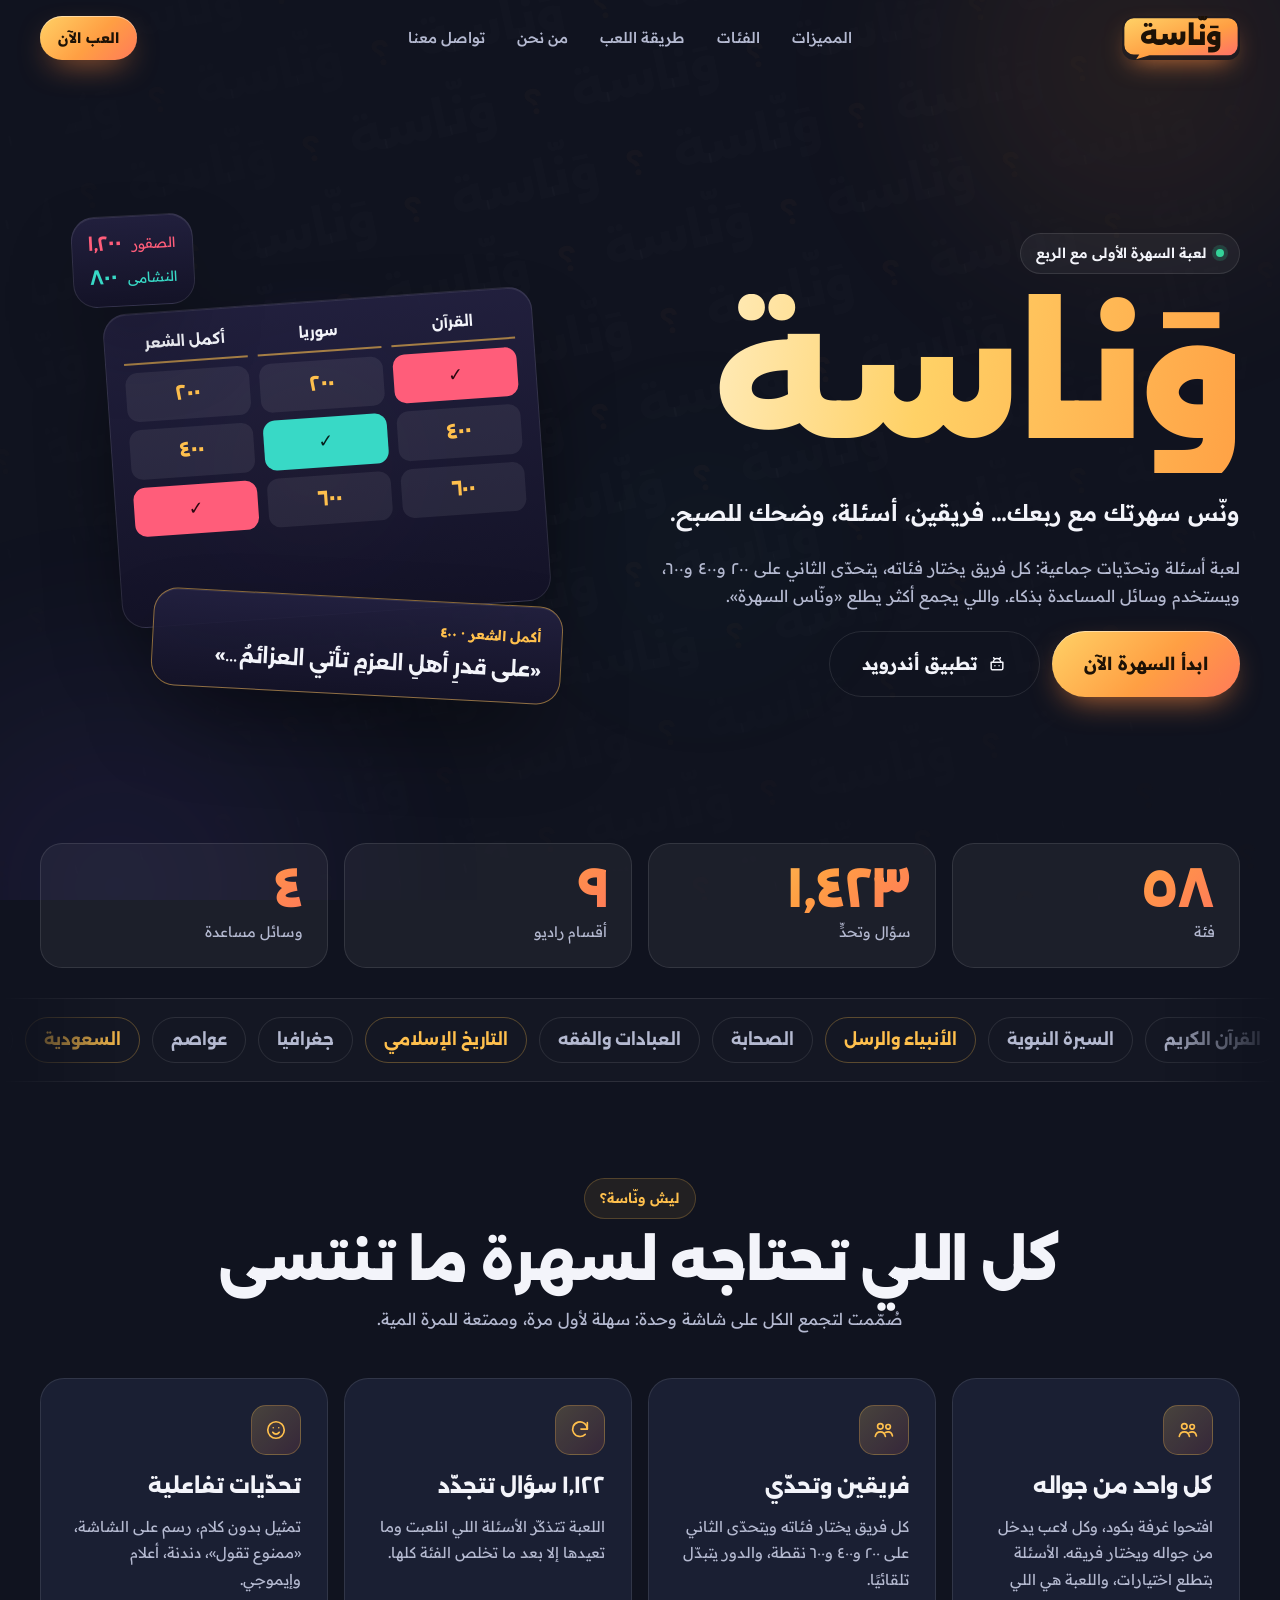
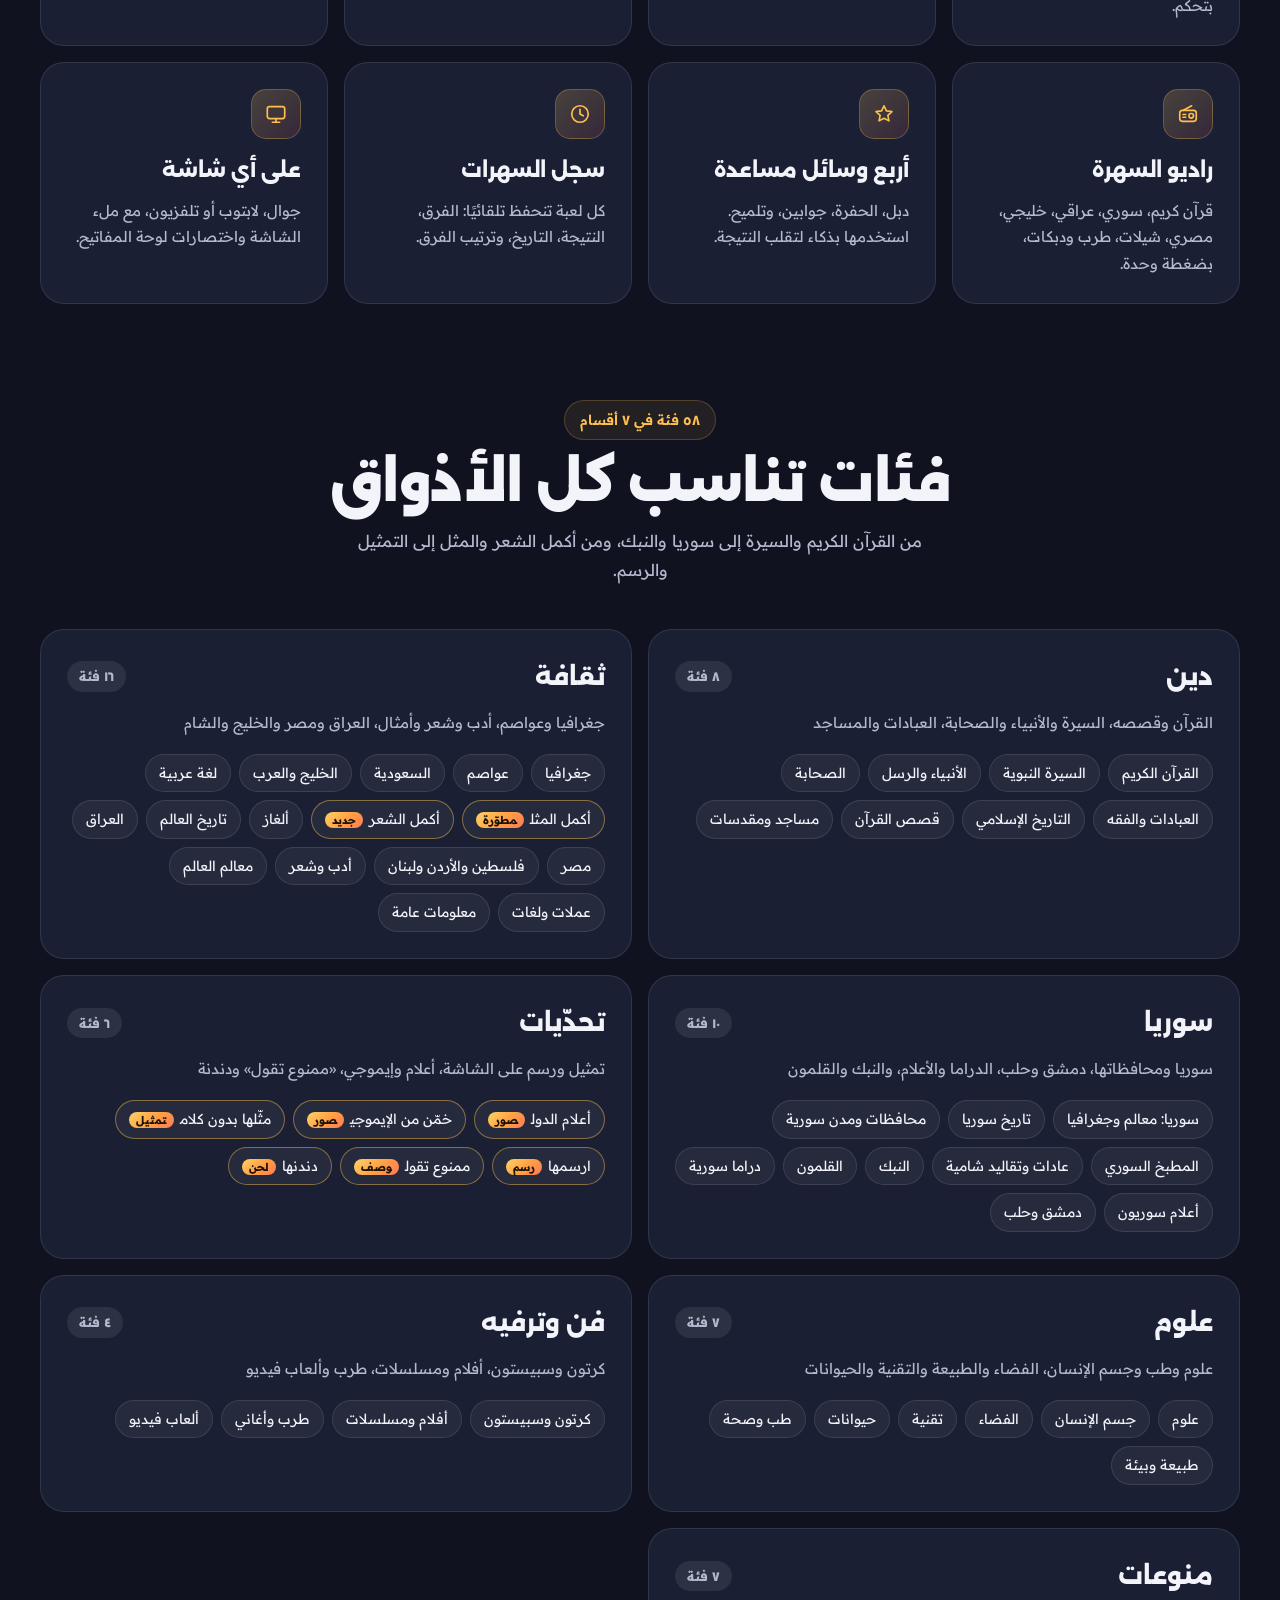
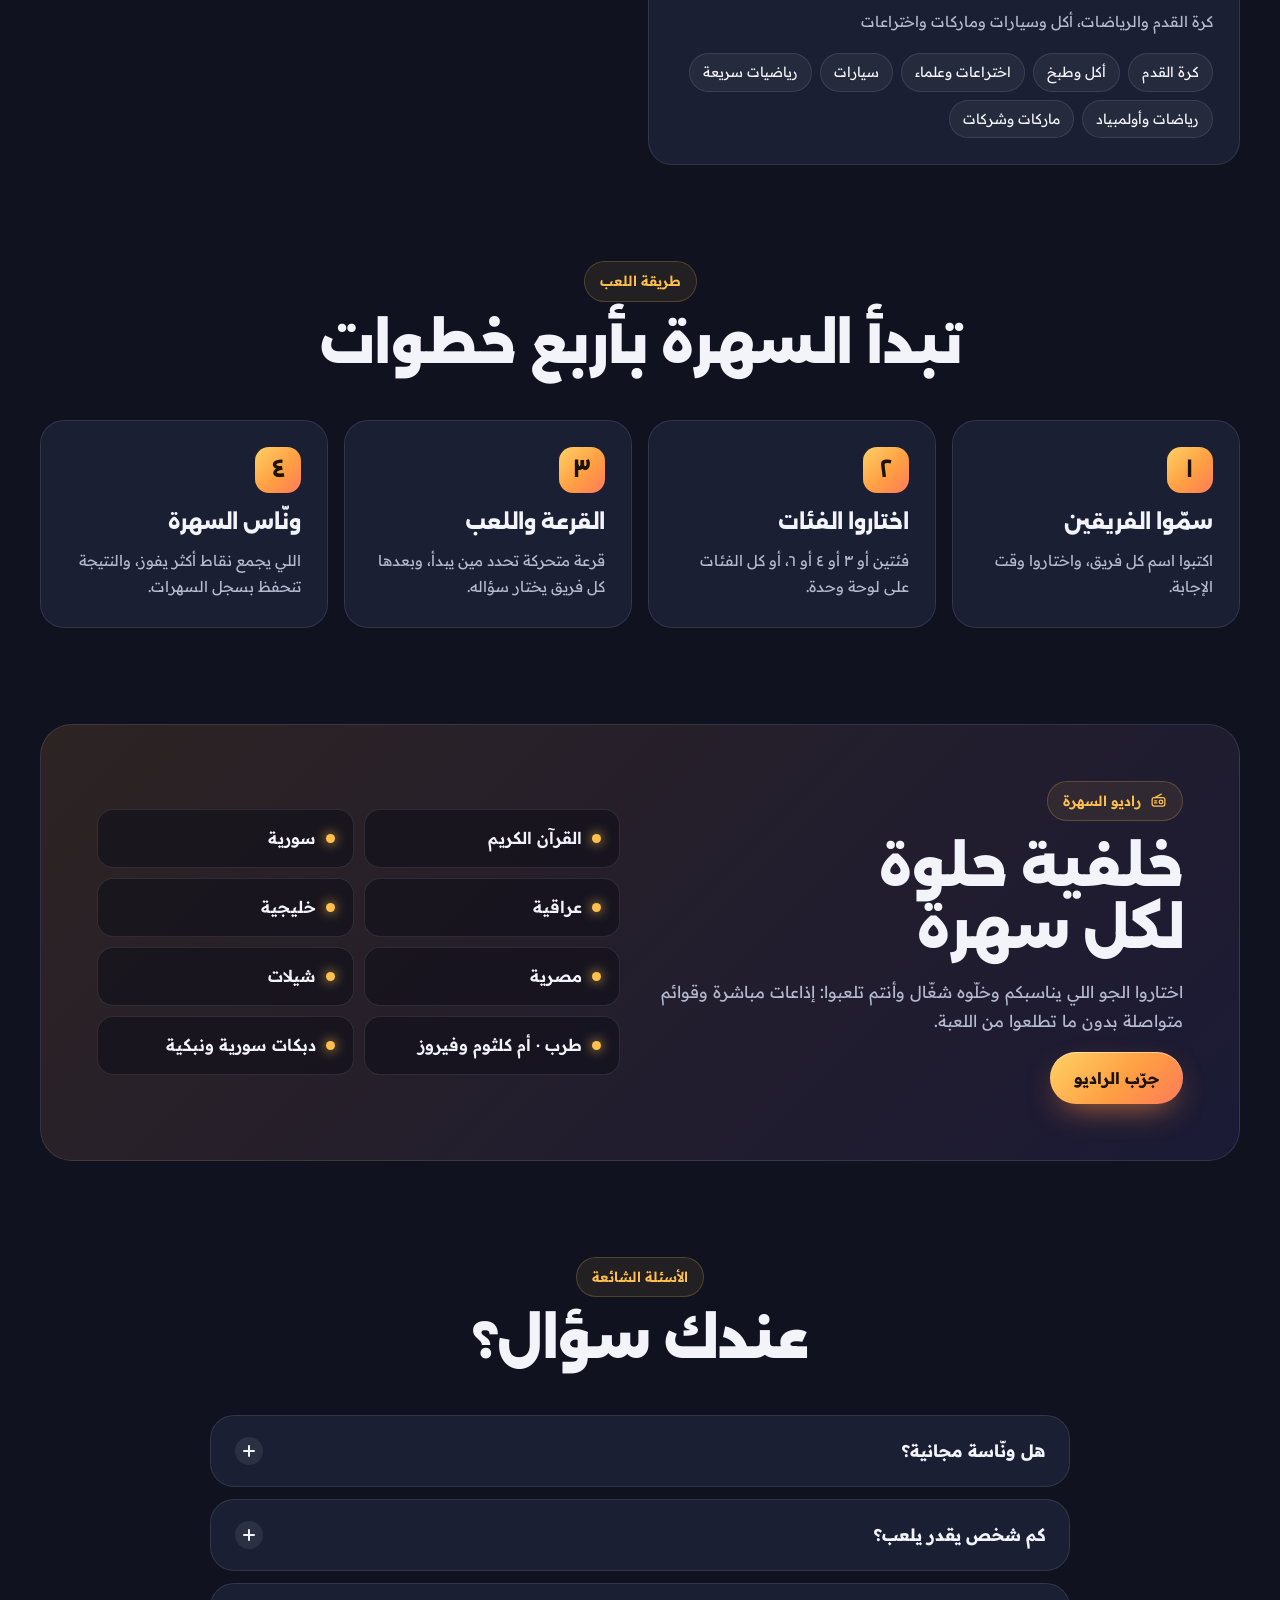
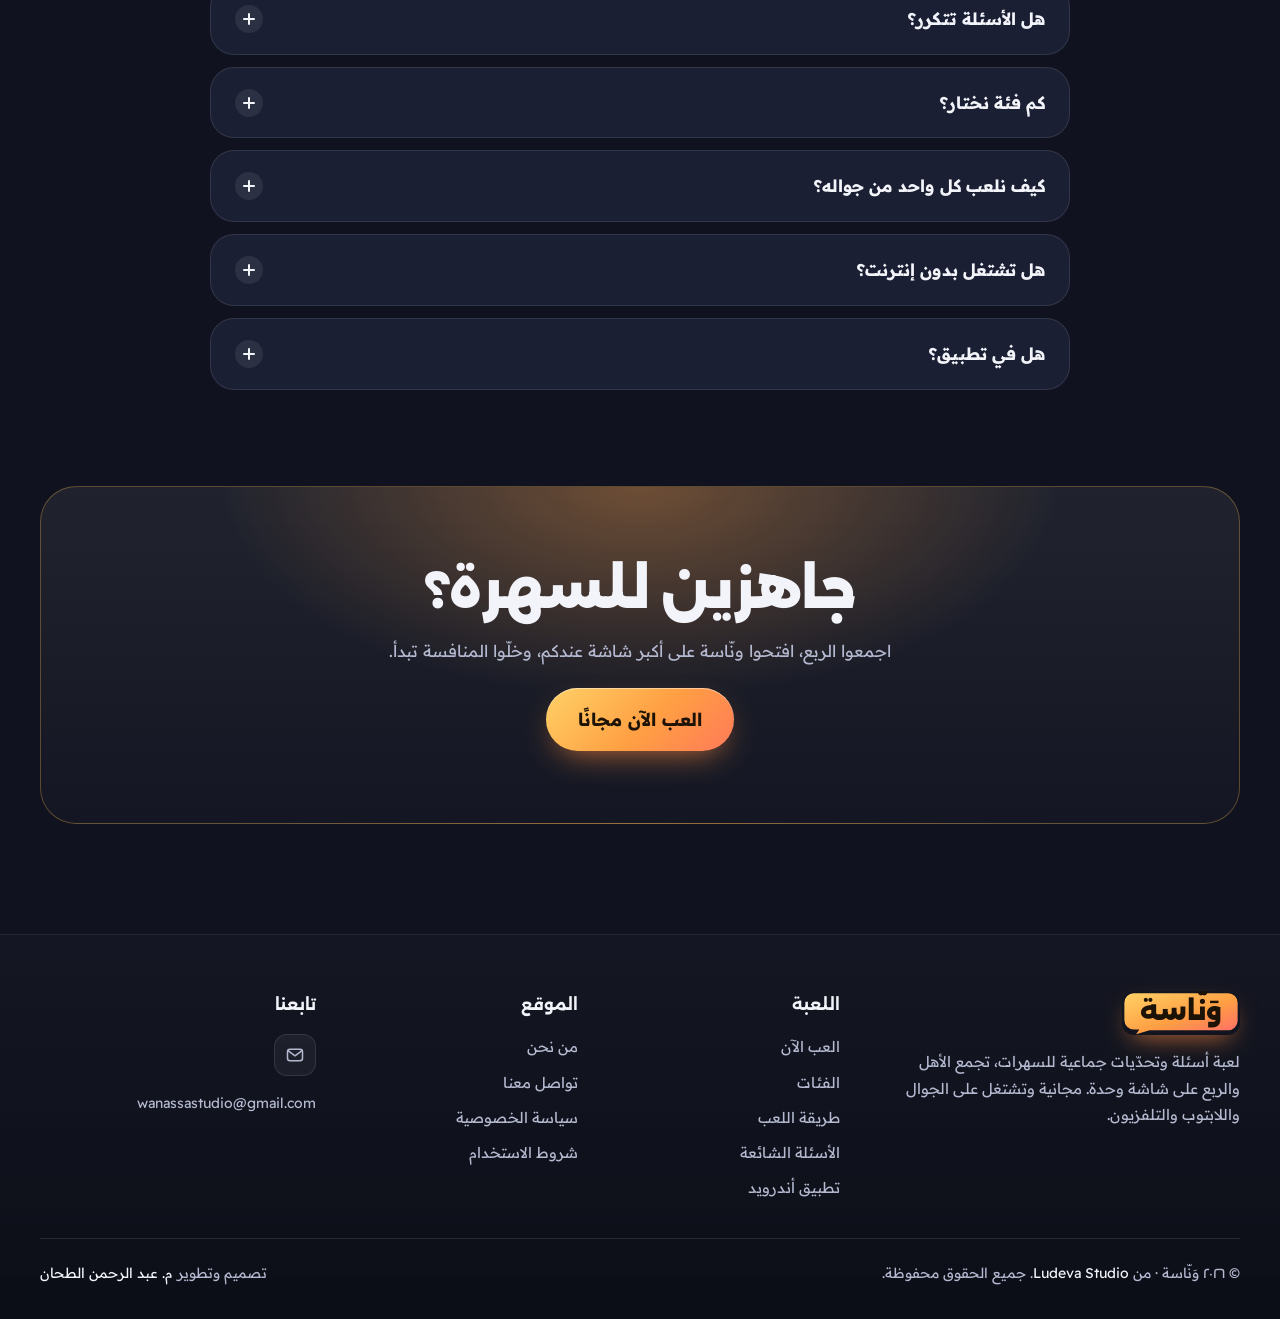
==== commit 221b9fd4: "+307 سؤال جديد (كل فئة ٢٤ سؤال على الأقل) وحذف ٦ أسئلة مكررة Co-Authored-By: Claude Opus 5.5 <norepl" ====
--- a/index.html
+++ b/index.html
@@ -24,7 +24,7 @@
 <link rel="preconnect" href="https://fonts.gstatic.com" crossorigin>
 <link rel="stylesheet" href="https://fonts.googleapis.com/css2?family=Alexandria:wght@500;700;800;900&family=Readex+Pro:wght@300;400;500;600;700&display=swap">
 <link rel="stylesheet" href="assets/site.css">
-<script type="application/ld+json">{"@context": "https://schema.org", "@graph": [{"@type": "WebSite", "@id": "https://abodetahan.github.io/wanasa/#site", "name": "وَنّاسة", "alternateName": ["ونّاسة", "ونانسة", "Wanasa"], "url": "https://abodetahan.github.io/wanasa/", "inLanguage": "ar"}, {"@type": "Organization", "@id": "https://abodetahan.github.io/wanasa/#founder", "name": "Wanassa Studio · ونّاسة ستوديو", "email": "wanassastudio@gmail.com", "founder": {"@type": "Person", "name": "عبد الرحمن الطحان"}}, {"@type": "VideoGame", "name": "وَنّاسة", "url": "https://abodetahan.github.io/wanasa/play.html", "author": {"@id": "https://abodetahan.github.io/wanasa/#founder"}, "description": "لعبة أسئلة وأجوبة جماعية بين فريقين للسهرات، فيها 58 فئة و1122 سؤالًا وتحدّيًا.", "inLanguage": "ar", "genre": ["Trivia", "Party game"], "gamePlatform": ["Web browser", "Android"], "applicationCategory": "Game", "offers": {"@type": "Offer", "price": "0", "priceCurrency": "USD"}}, {"@type": "FAQPage", "mainEntity": [{"@type": "Question", "name": "هل ونّاسة مجانية؟", "acceptedAnswer": {"@type": "Answer", "text": "نعم، مجانية بالكامل. بتسجّل اسمك وإيميلك مرة وحدة على جهازك وبتبدأ اللعب."}}, {"@type": "Question", "name": "كم شخص يقدر يلعب؟", "acceptedAnswer": {"@type": "Answer", "text": "فريقين بأي عدد من الأشخاص. شاشة وحدة تكفي، والأفضل تلفزيون أو لابتوب يشوفه الكل."}}, {"@type": "Question", "name": "هل الأسئلة تتكرر؟", "acceptedAnswer": {"@type": "Answer", "text": "فيها ١٬١٢٢ سؤال وتحدٍّ في ٥٨ فئة. اللعبة تحفظ الأسئلة اللي انلعبت على جهازك وما ترجعها إلا بعد ما تخلص الفئة."}}, {"@type": "Question", "name": "كم فئة نختار؟", "acceptedAnswer": {"@type": "Answer", "text": "تختاروا فئتين أو ٣ أو ٤ أو ٦، أو تلعبوا بكل الفئات على لوحة وحدة."}}, {"@type": "Question", "name": "كيف نلعب كل واحد من جواله؟", "acceptedAnswer": {"@type": "Answer", "text": "من صفحة اللعبة اضغط «أنشئ غرفة»، فيطلعلك كود ورابط دعوة. أصحابك يفتحوا الرابط أو يكتبوا الكود من «ادخل غرفة»، وكل واحد يختار فريقه (لحد ٦ بالفريق). الأسئلة بتطلع اختيارات، واللعبة بتحسب الصح والغلط لحالها."}}, {"@type": "Question", "name": "هل تشتغل بدون إنترنت؟", "acceptedAnswer": {"@type": "Answer", "text": "بعد أول فتح تشتغل اللعبة بدون إنترنت. الراديو المباشر يحتاج إنترنت."}}, {"@type": "Question", "name": "هل في تطبيق؟", "acceptedAnswer": {"@type": "Answer", "text": "فيه تطبيق أندرويد تحمّله من هنا. على آيفون افتح الموقع من سفاري واختر «إضافة إلى الشاشة الرئيسية»."}}]}]}</script>
+<script type="application/ld+json">{"@context": "https://schema.org", "@graph": [{"@type": "WebSite", "@id": "https://abodetahan.github.io/wanasa/#site", "name": "وَنّاسة", "alternateName": ["ونّاسة", "ونانسة", "Wanasa"], "url": "https://abodetahan.github.io/wanasa/", "inLanguage": "ar"}, {"@type": "Organization", "@id": "https://abodetahan.github.io/wanasa/#founder", "name": "Wanassa Studio · ونّاسة ستوديو", "email": "wanassastudio@gmail.com", "founder": {"@type": "Person", "name": "عبد الرحمن الطحان"}}, {"@type": "VideoGame", "name": "وَنّاسة", "url": "https://abodetahan.github.io/wanasa/play.html", "author": {"@id": "https://abodetahan.github.io/wanasa/#founder"}, "description": "لعبة أسئلة وأجوبة جماعية بين فريقين للسهرات، فيها 58 فئة و1423 سؤالًا وتحدّيًا.", "inLanguage": "ar", "genre": ["Trivia", "Party game"], "gamePlatform": ["Web browser", "Android"], "applicationCategory": "Game", "offers": {"@type": "Offer", "price": "0", "priceCurrency": "USD"}}, {"@type": "FAQPage", "mainEntity": [{"@type": "Question", "name": "هل ونّاسة مجانية؟", "acceptedAnswer": {"@type": "Answer", "text": "نعم، مجانية بالكامل. بتسجّل اسمك وإيميلك مرة وحدة على جهازك وبتبدأ اللعب."}}, {"@type": "Question", "name": "كم شخص يقدر يلعب؟", "acceptedAnswer": {"@type": "Answer", "text": "فريقين بأي عدد من الأشخاص. شاشة وحدة تكفي، والأفضل تلفزيون أو لابتوب يشوفه الكل."}}, {"@type": "Question", "name": "هل الأسئلة تتكرر؟", "acceptedAnswer": {"@type": "Answer", "text": "فيها ١٬١٢٢ سؤال وتحدٍّ في ٥٨ فئة. اللعبة تحفظ الأسئلة اللي انلعبت على جهازك وما ترجعها إلا بعد ما تخلص الفئة."}}, {"@type": "Question", "name": "كم فئة نختار؟", "acceptedAnswer": {"@type": "Answer", "text": "تختاروا فئتين أو ٣ أو ٤ أو ٦، أو تلعبوا بكل الفئات على لوحة وحدة."}}, {"@type": "Question", "name": "كيف نلعب كل واحد من جواله؟", "acceptedAnswer": {"@type": "Answer", "text": "من صفحة اللعبة اضغط «أنشئ غرفة»، فيطلعلك كود ورابط دعوة. أصحابك يفتحوا الرابط أو يكتبوا الكود من «ادخل غرفة»، وكل واحد يختار فريقه (لحد ٦ بالفريق). الأسئلة بتطلع اختيارات، واللعبة بتحسب الصح والغلط لحالها."}}, {"@type": "Question", "name": "هل تشتغل بدون إنترنت؟", "acceptedAnswer": {"@type": "Answer", "text": "بعد أول فتح تشتغل اللعبة بدون إنترنت. الراديو المباشر يحتاج إنترنت."}}, {"@type": "Question", "name": "هل في تطبيق؟", "acceptedAnswer": {"@type": "Answer", "text": "فيه تطبيق أندرويد تحمّله من هنا. على آيفون افتح الموقع من سفاري واختر «إضافة إلى الشاشة الرئيسية»."}}]}]}</script>
 </head>
 <body>
 <div class="bg" aria-hidden="true"><i></i><i></i><i></i></div>
@@ -57,7 +57,7 @@
 
 <section class="container stats reveal" aria-label="أرقام اللعبة">
   <div><b data-count="58">٥٨</b><span>فئة</span></div>
-  <div><b data-count="1122">١٬١٢٢</b><span>سؤال وتحدٍّ</span></div>
+  <div><b data-count="1423">١٬١٢٢</b><span>سؤال وتحدٍّ</span></div>
   <div><b data-count="9">٩</b><span>أقسام راديو</span></div>
   <div><b data-count="4">٤</b><span>وسائل مساعدة</span></div>
 </section>
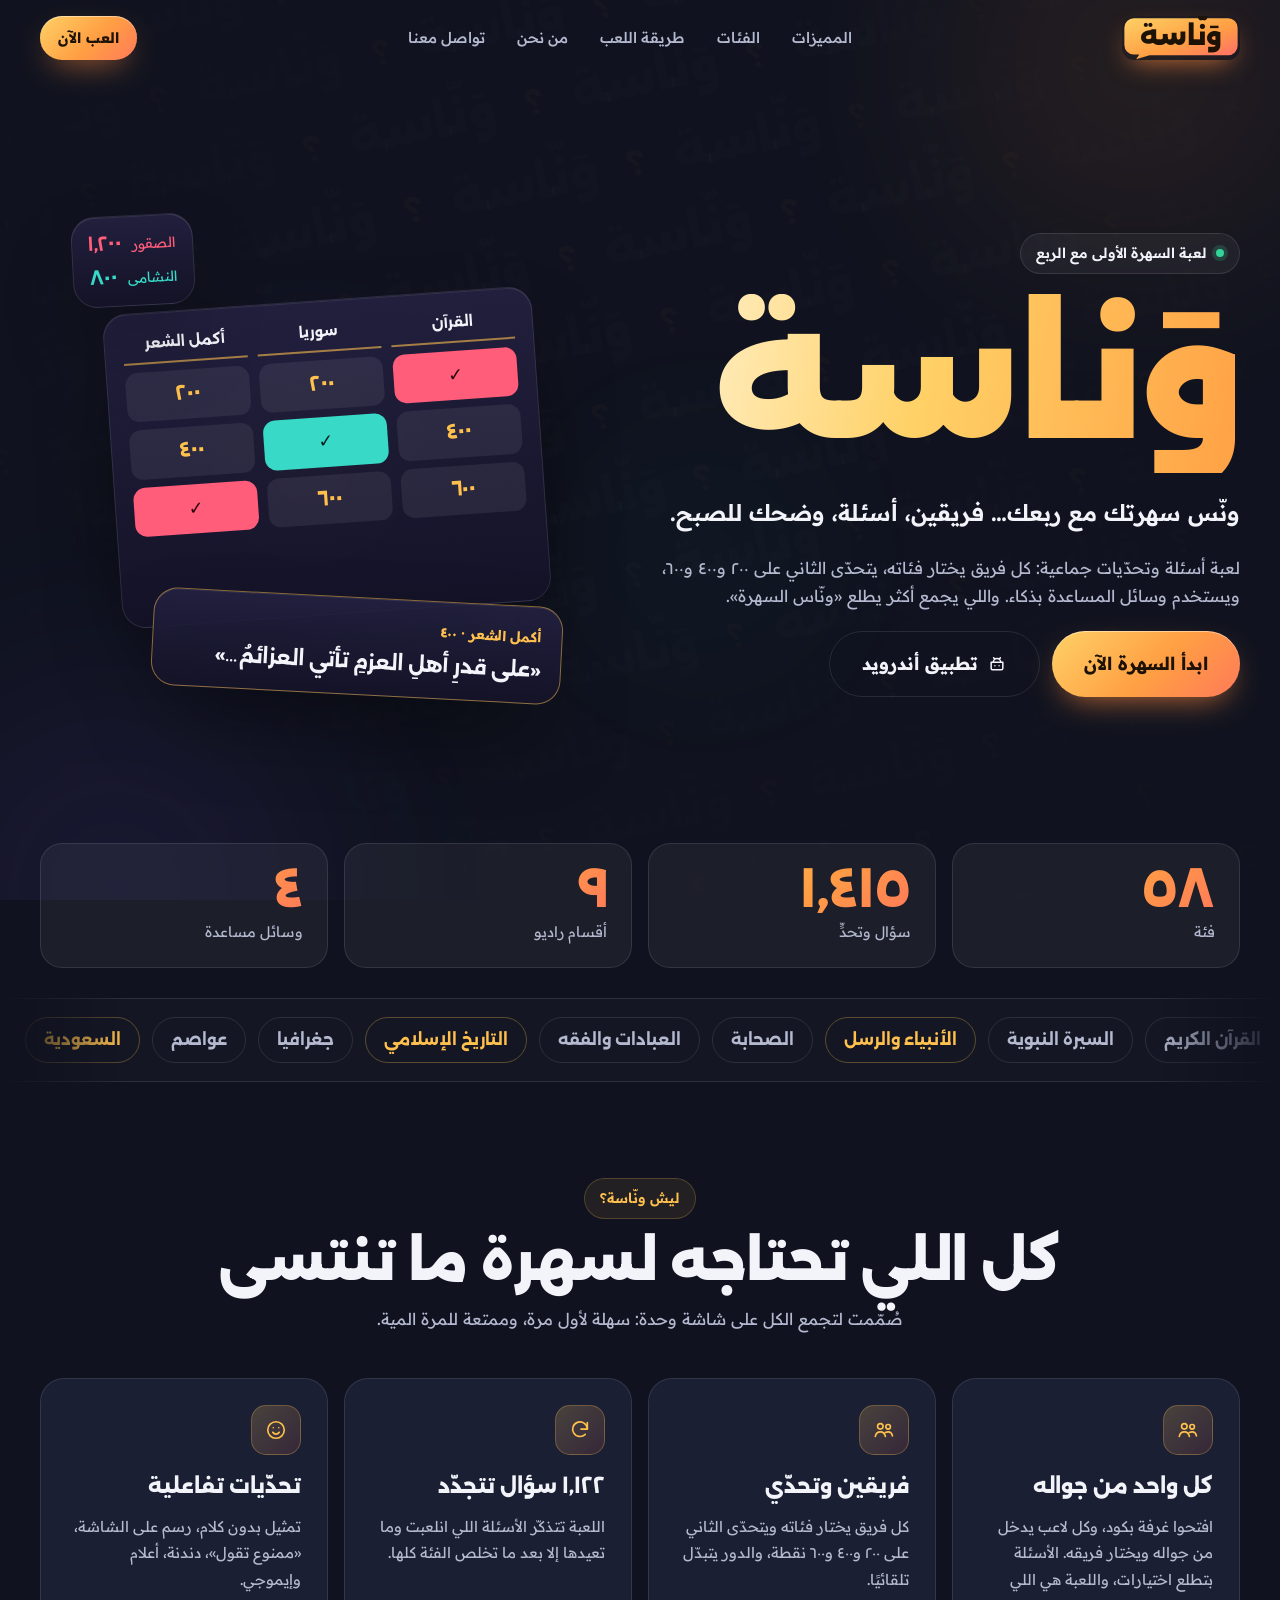
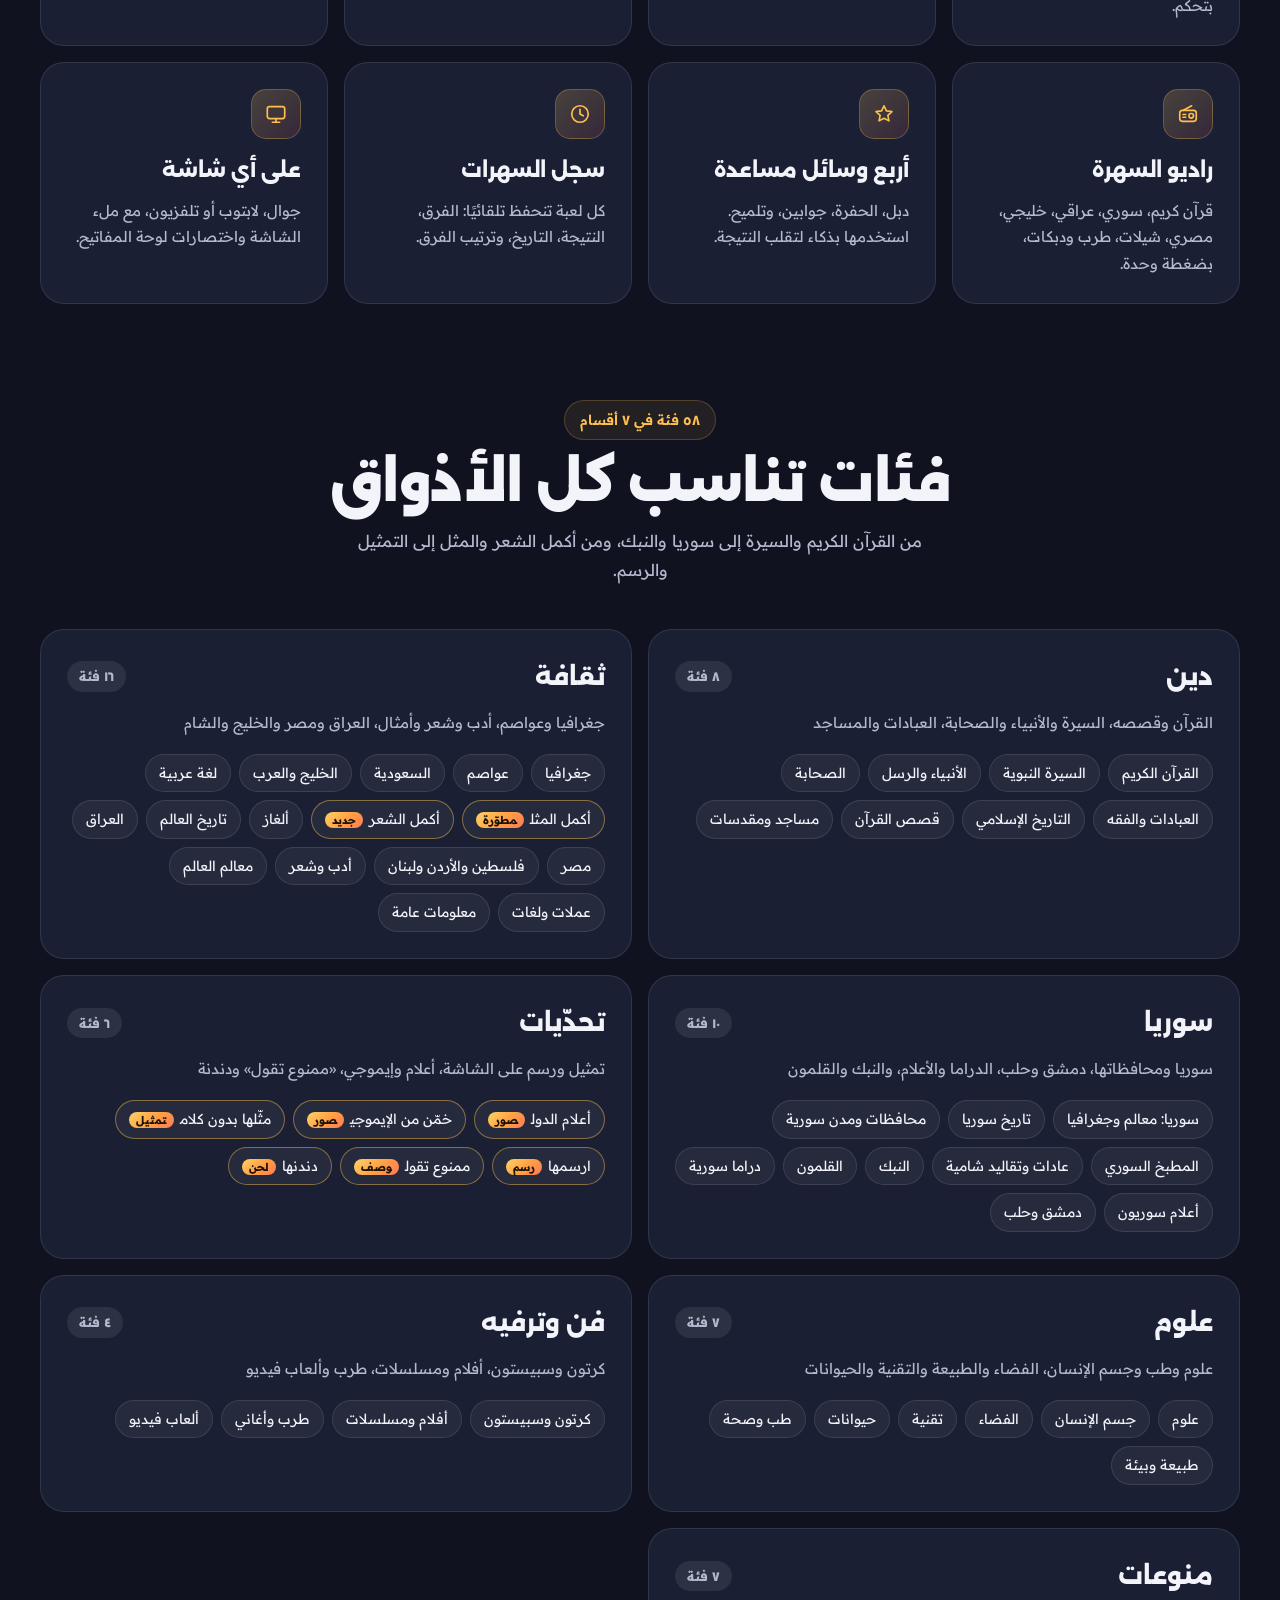
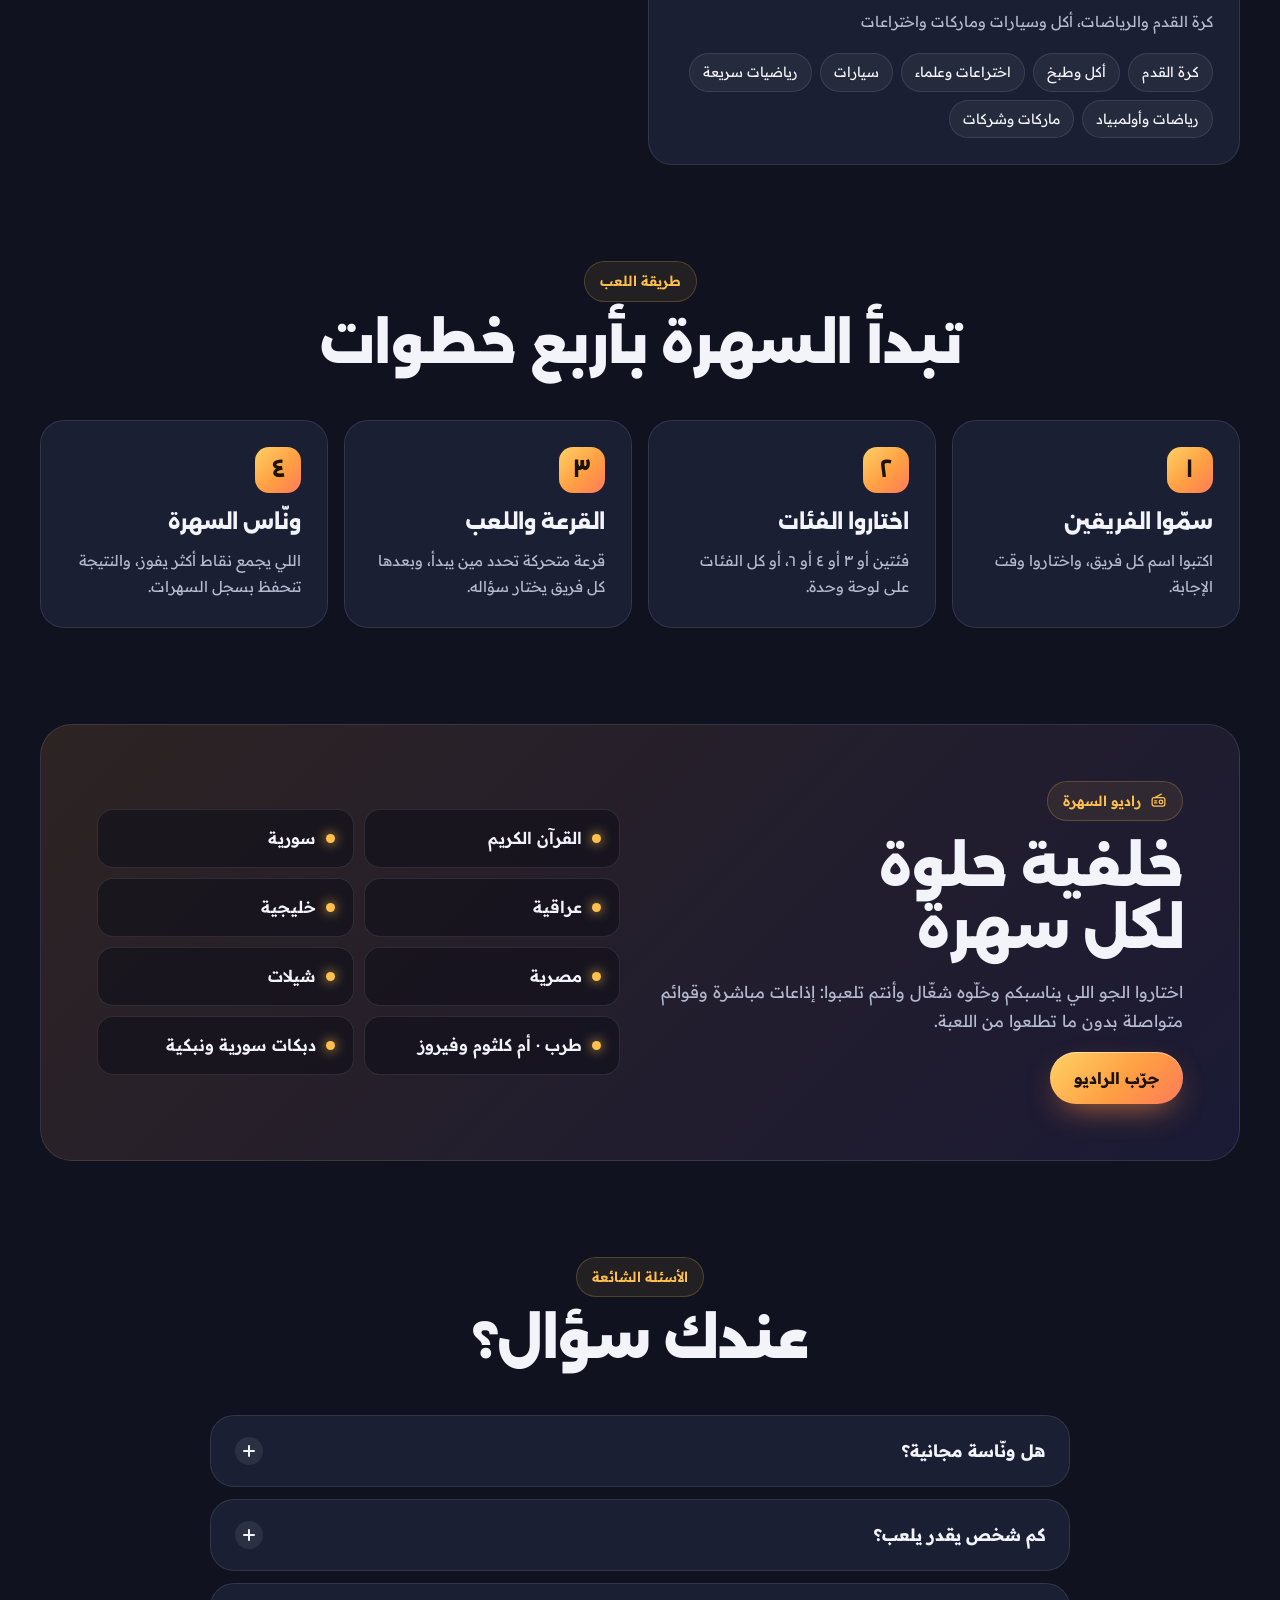
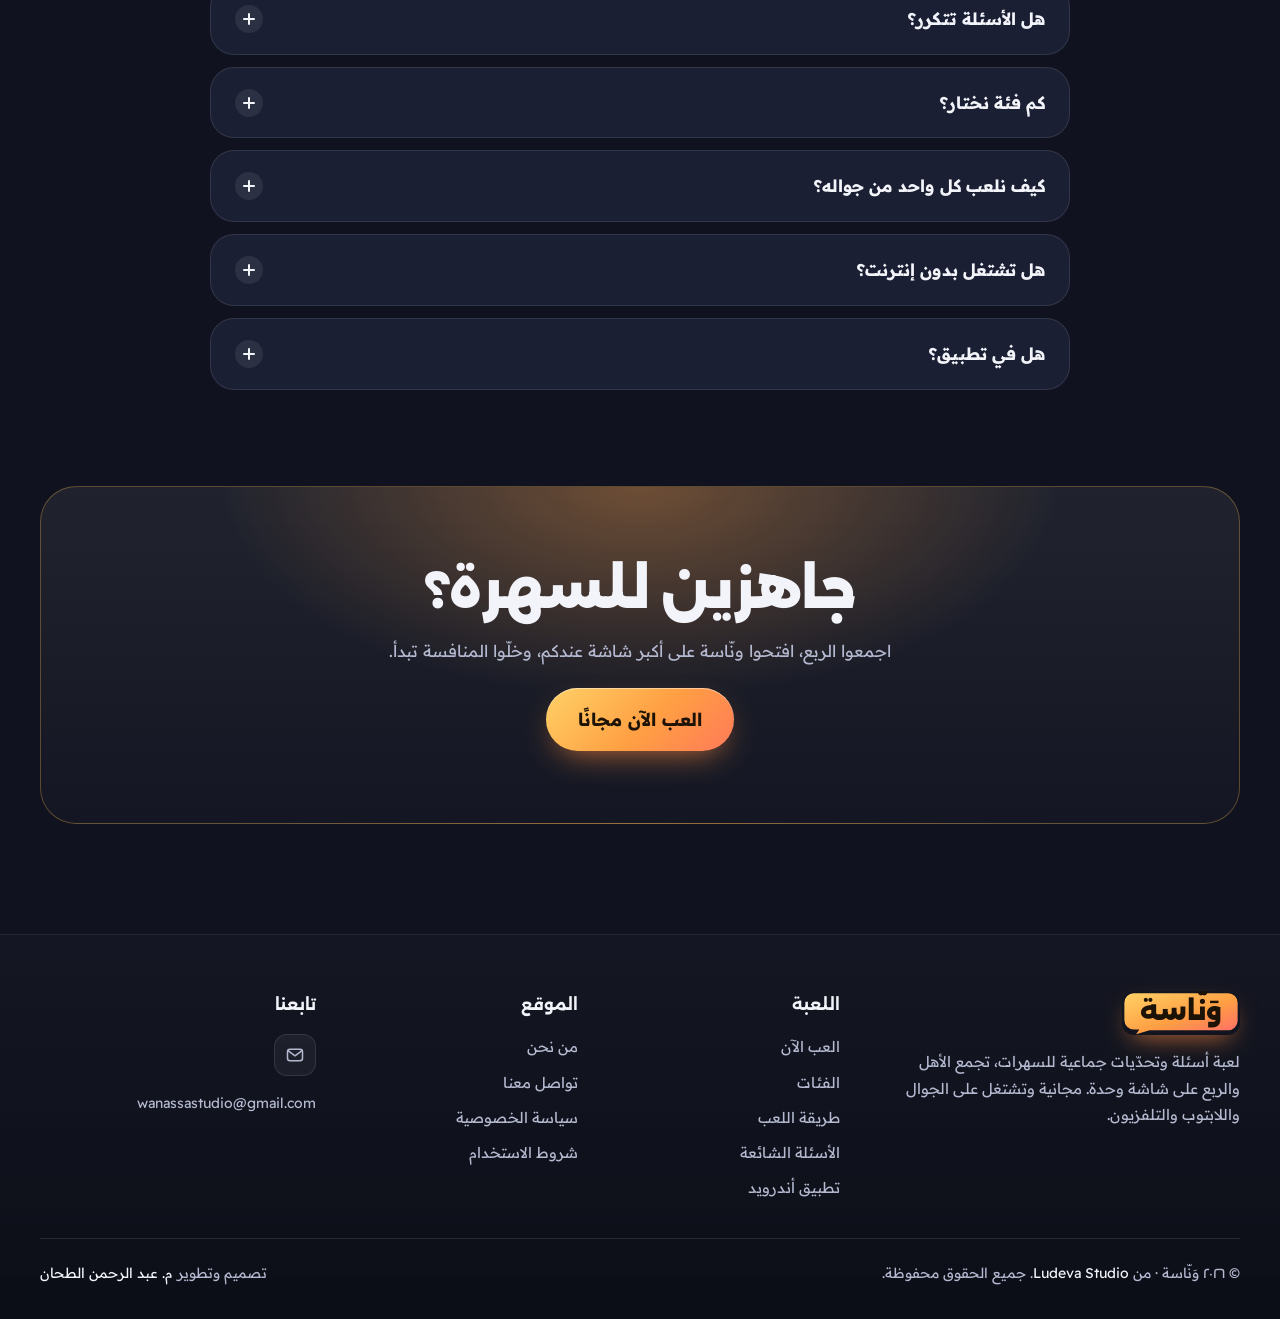
==== commit 1a4a483b: "رابط تنزيل التطبيق صار من ludeva-studio/wanasa-app، والبناء بيرفع هونيك إذا السر WANASA_APP_TOKEN مو" ====
--- a/index.html
+++ b/index.html
@@ -45,7 +45,7 @@
     <h1 class="word">وَنّاسة</h1>
     <p class="lead">ونّس سهرتك مع ربعك… فريقين، أسئلة، وضحك للصبح.</p>
     <p class="sub">لعبة أسئلة وتحدّيات جماعية: كل فريق يختار فئاته، يتحدّى الثاني على ٢٠٠ و٤٠٠ و٦٠٠، ويستخدم وسائل المساعدة بذكاء. واللي يجمع أكثر يطلع «ونّاس السهرة».</p>
-    <div class="ctas"><a class="btn primary lg" href="play.html">ابدأ السهرة الآن</a><a class="btn ghost lg" href="https://github.com/AbodeTahan/wanasa/releases/download/app/wanasa.apk"><svg class="ic" viewBox="0 0 24 24" aria-hidden="true"><path d="M5 10h14v7a2 2 0 0 1-2 2H7a2 2 0 0 1-2-2z"/><path d="M7.5 10a4.5 4.5 0 0 1 9 0M8 4.5l1.3 2M16 4.5l-1.3 2M9.5 14v.01M14.5 14v.01"/></svg>تطبيق أندرويد</a></div>
+    <div class="ctas"><a class="btn primary lg" href="play.html">ابدأ السهرة الآن</a><a class="btn ghost lg" href="https://github.com/ludeva-studio/wanasa-app/releases/latest/download/wanasa.apk"><svg class="ic" viewBox="0 0 24 24" aria-hidden="true"><path d="M5 10h14v7a2 2 0 0 1-2 2H7a2 2 0 0 1-2-2z"/><path d="M7.5 10a4.5 4.5 0 0 1 9 0M8 4.5l1.3 2M16 4.5l-1.3 2M9.5 14v.01M14.5 14v.01"/></svg>تطبيق أندرويد</a></div>
   </div>
   <div class="hero-art" aria-hidden="true">
     <div class="glow"></div>
@@ -98,7 +98,7 @@
 
 <section class="container section" id="faq">
   <div class="s-head reveal"><span class="eyebrow">الأسئلة الشائعة</span><h2>عندك سؤال؟</h2></div>
-  <div class="faqs"><details class="faq card reveal"><summary>هل ونّاسة مجانية؟<i></i></summary><div>نعم، مجانية بالكامل. بتسجّل اسمك وإيميلك مرة وحدة على جهازك وبتبدأ اللعب.</div></details><details class="faq card reveal"><summary>كم شخص يقدر يلعب؟<i></i></summary><div>فريقين بأي عدد من الأشخاص. شاشة وحدة تكفي، والأفضل تلفزيون أو لابتوب يشوفه الكل.</div></details><details class="faq card reveal"><summary>هل الأسئلة تتكرر؟<i></i></summary><div>فيها ١٬١٢٢ سؤال وتحدٍّ في ٥٨ فئة. اللعبة تحفظ الأسئلة اللي انلعبت على جهازك وما ترجعها إلا بعد ما تخلص الفئة.</div></details><details class="faq card reveal"><summary>كم فئة نختار؟<i></i></summary><div>تختاروا فئتين أو ٣ أو ٤ أو ٦، أو تلعبوا بكل الفئات على لوحة وحدة.</div></details><details class="faq card reveal"><summary>كيف نلعب كل واحد من جواله؟<i></i></summary><div>من صفحة اللعبة اضغط «أنشئ غرفة»، فيطلعلك كود ورابط دعوة. أصحابك يفتحوا الرابط أو يكتبوا الكود من «ادخل غرفة»، وكل واحد يختار فريقه (لحد ٦ بالفريق). الأسئلة بتطلع اختيارات، واللعبة بتحسب الصح والغلط لحالها.</div></details><details class="faq card reveal"><summary>هل تشتغل بدون إنترنت؟<i></i></summary><div>بعد أول فتح تشتغل اللعبة بدون إنترنت. الراديو المباشر يحتاج إنترنت.</div></details><details class="faq card reveal"><summary>هل في تطبيق؟<i></i></summary><div>فيه تطبيق أندرويد تحمّله من <a href="https://github.com/AbodeTahan/wanasa/releases/download/app/wanasa.apk">هنا</a>. على آيفون افتح الموقع من سفاري واختر «إضافة إلى الشاشة الرئيسية».</div></details></div>
+  <div class="faqs"><details class="faq card reveal"><summary>هل ونّاسة مجانية؟<i></i></summary><div>نعم، مجانية بالكامل. بتسجّل اسمك وإيميلك مرة وحدة على جهازك وبتبدأ اللعب.</div></details><details class="faq card reveal"><summary>كم شخص يقدر يلعب؟<i></i></summary><div>فريقين بأي عدد من الأشخاص. شاشة وحدة تكفي، والأفضل تلفزيون أو لابتوب يشوفه الكل.</div></details><details class="faq card reveal"><summary>هل الأسئلة تتكرر؟<i></i></summary><div>فيها ١٬١٢٢ سؤال وتحدٍّ في ٥٨ فئة. اللعبة تحفظ الأسئلة اللي انلعبت على جهازك وما ترجعها إلا بعد ما تخلص الفئة.</div></details><details class="faq card reveal"><summary>كم فئة نختار؟<i></i></summary><div>تختاروا فئتين أو ٣ أو ٤ أو ٦، أو تلعبوا بكل الفئات على لوحة وحدة.</div></details><details class="faq card reveal"><summary>كيف نلعب كل واحد من جواله؟<i></i></summary><div>من صفحة اللعبة اضغط «أنشئ غرفة»، فيطلعلك كود ورابط دعوة. أصحابك يفتحوا الرابط أو يكتبوا الكود من «ادخل غرفة»، وكل واحد يختار فريقه (لحد ٦ بالفريق). الأسئلة بتطلع اختيارات، واللعبة بتحسب الصح والغلط لحالها.</div></details><details class="faq card reveal"><summary>هل تشتغل بدون إنترنت؟<i></i></summary><div>بعد أول فتح تشتغل اللعبة بدون إنترنت. الراديو المباشر يحتاج إنترنت.</div></details><details class="faq card reveal"><summary>هل في تطبيق؟<i></i></summary><div>فيه تطبيق أندرويد تحمّله من <a href="https://github.com/ludeva-studio/wanasa-app/releases/latest/download/wanasa.apk">هنا</a>. على آيفون افتح الموقع من سفاري واختر «إضافة إلى الشاشة الرئيسية».</div></details></div>
 </section>
 
 <section class="container section">
@@ -113,7 +113,7 @@
         <a class="brand" href="./"><img class="mark-wide" src="assets/logo-wide.svg" width="118" height="44" alt="وَنّاسة"></a>
         <p>لعبة أسئلة وتحدّيات جماعية للسهرات، تجمع الأهل والربع على شاشة وحدة. مجانية وتشتغل على الجوال واللابتوب والتلفزيون.</p>
       </div>
-      <div><h4>اللعبة</h4><a href="play.html">العب الآن</a><a href="./#categories">الفئات</a><a href="./#how">طريقة اللعب</a><a href="./#faq">الأسئلة الشائعة</a><a href="https://github.com/AbodeTahan/wanasa/releases/download/app/wanasa.apk">تطبيق أندرويد</a></div>
+      <div><h4>اللعبة</h4><a href="play.html">العب الآن</a><a href="./#categories">الفئات</a><a href="./#how">طريقة اللعب</a><a href="./#faq">الأسئلة الشائعة</a><a href="https://github.com/ludeva-studio/wanasa-app/releases/latest/download/wanasa.apk">تطبيق أندرويد</a></div>
       <div><h4>الموقع</h4><a href="about.html">من نحن</a><a href="contact.html">تواصل معنا</a><a href="privacy.html">سياسة الخصوصية</a><a href="terms.html">شروط الاستخدام</a></div>
       <div><h4>تابعنا</h4><div class="socials"><a class="soc soc-mail" href="mailto:wanassastudio@gmail.com" aria-label="البريد الإلكتروني" title="البريد الإلكتروني"><svg class="si" viewBox="0 0 24 24" aria-hidden="true"><rect x="3" y="5" width="18" height="14" rx="3"/><path d="M4 7l8 6 8-6"/></svg></a></div><a class="f-mail" href="mailto:wanassastudio@gmail.com">wanassastudio@gmail.com</a></div>
     </div>
